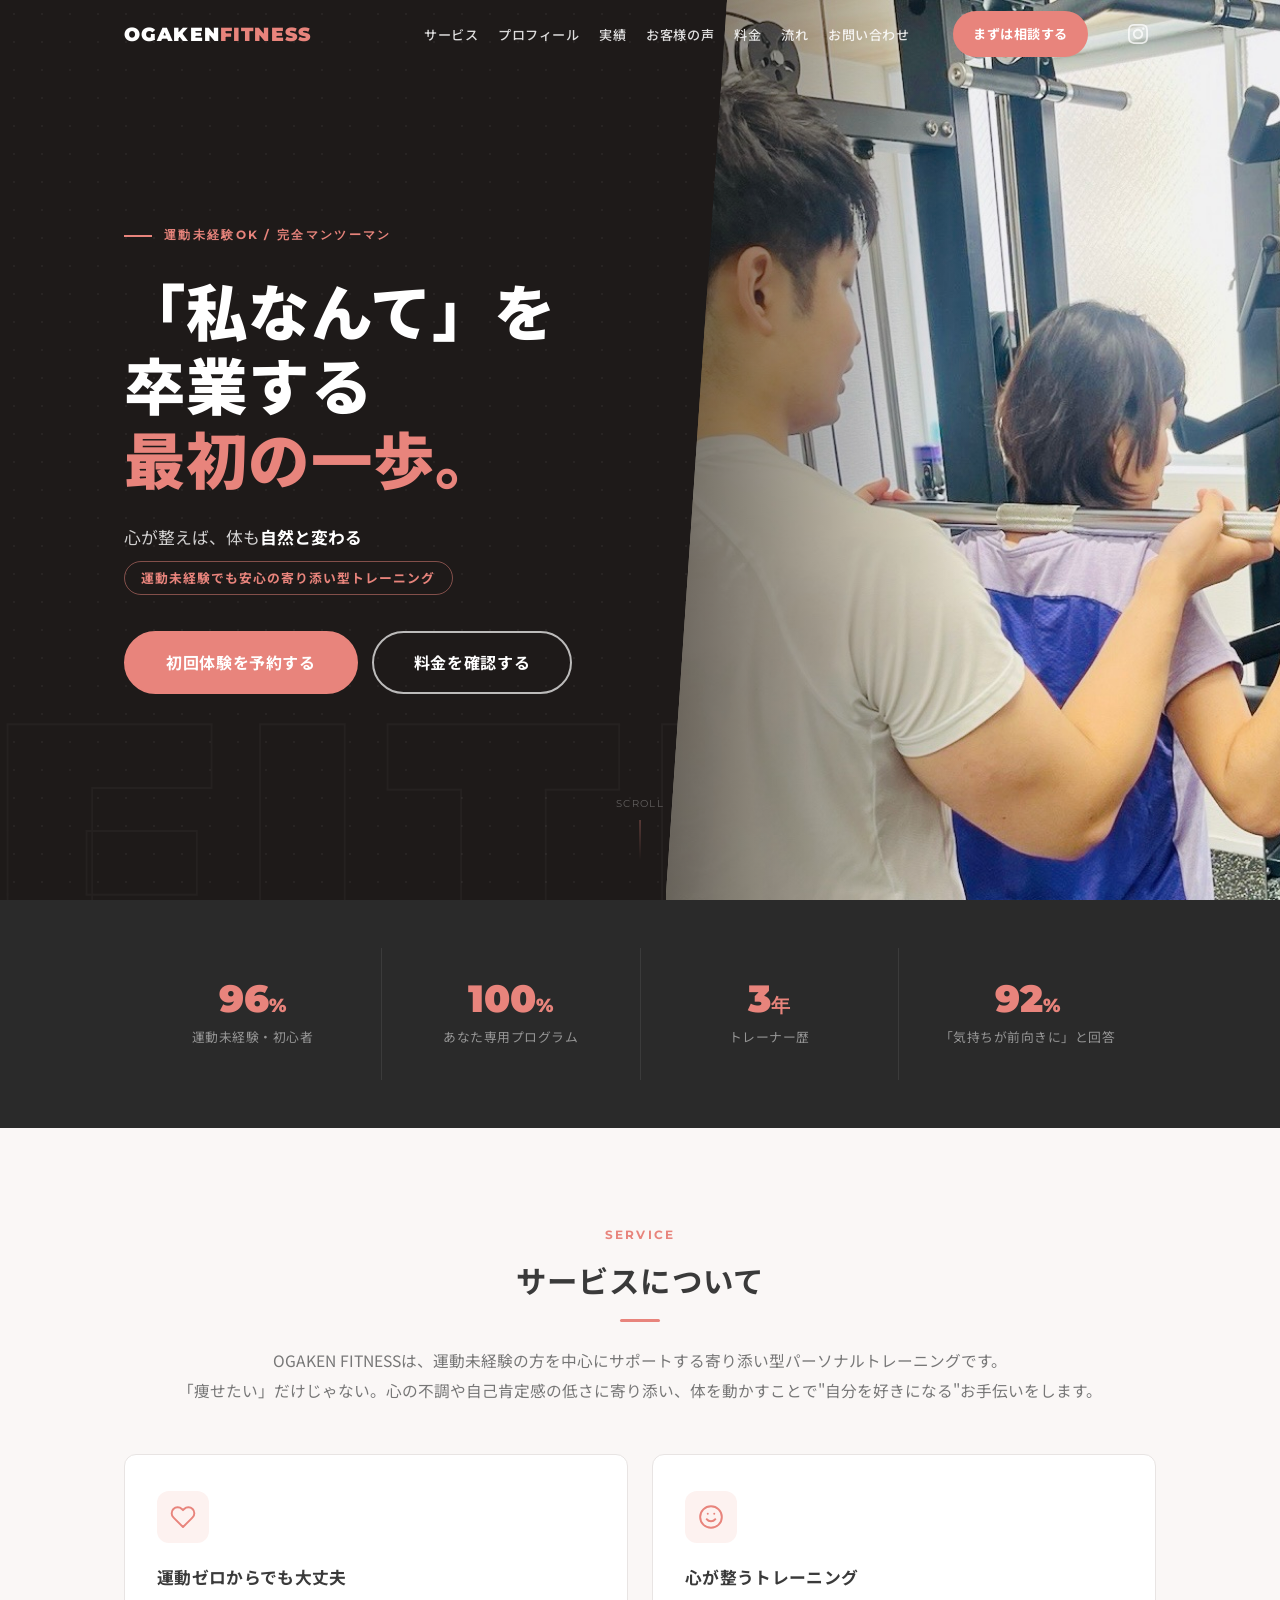
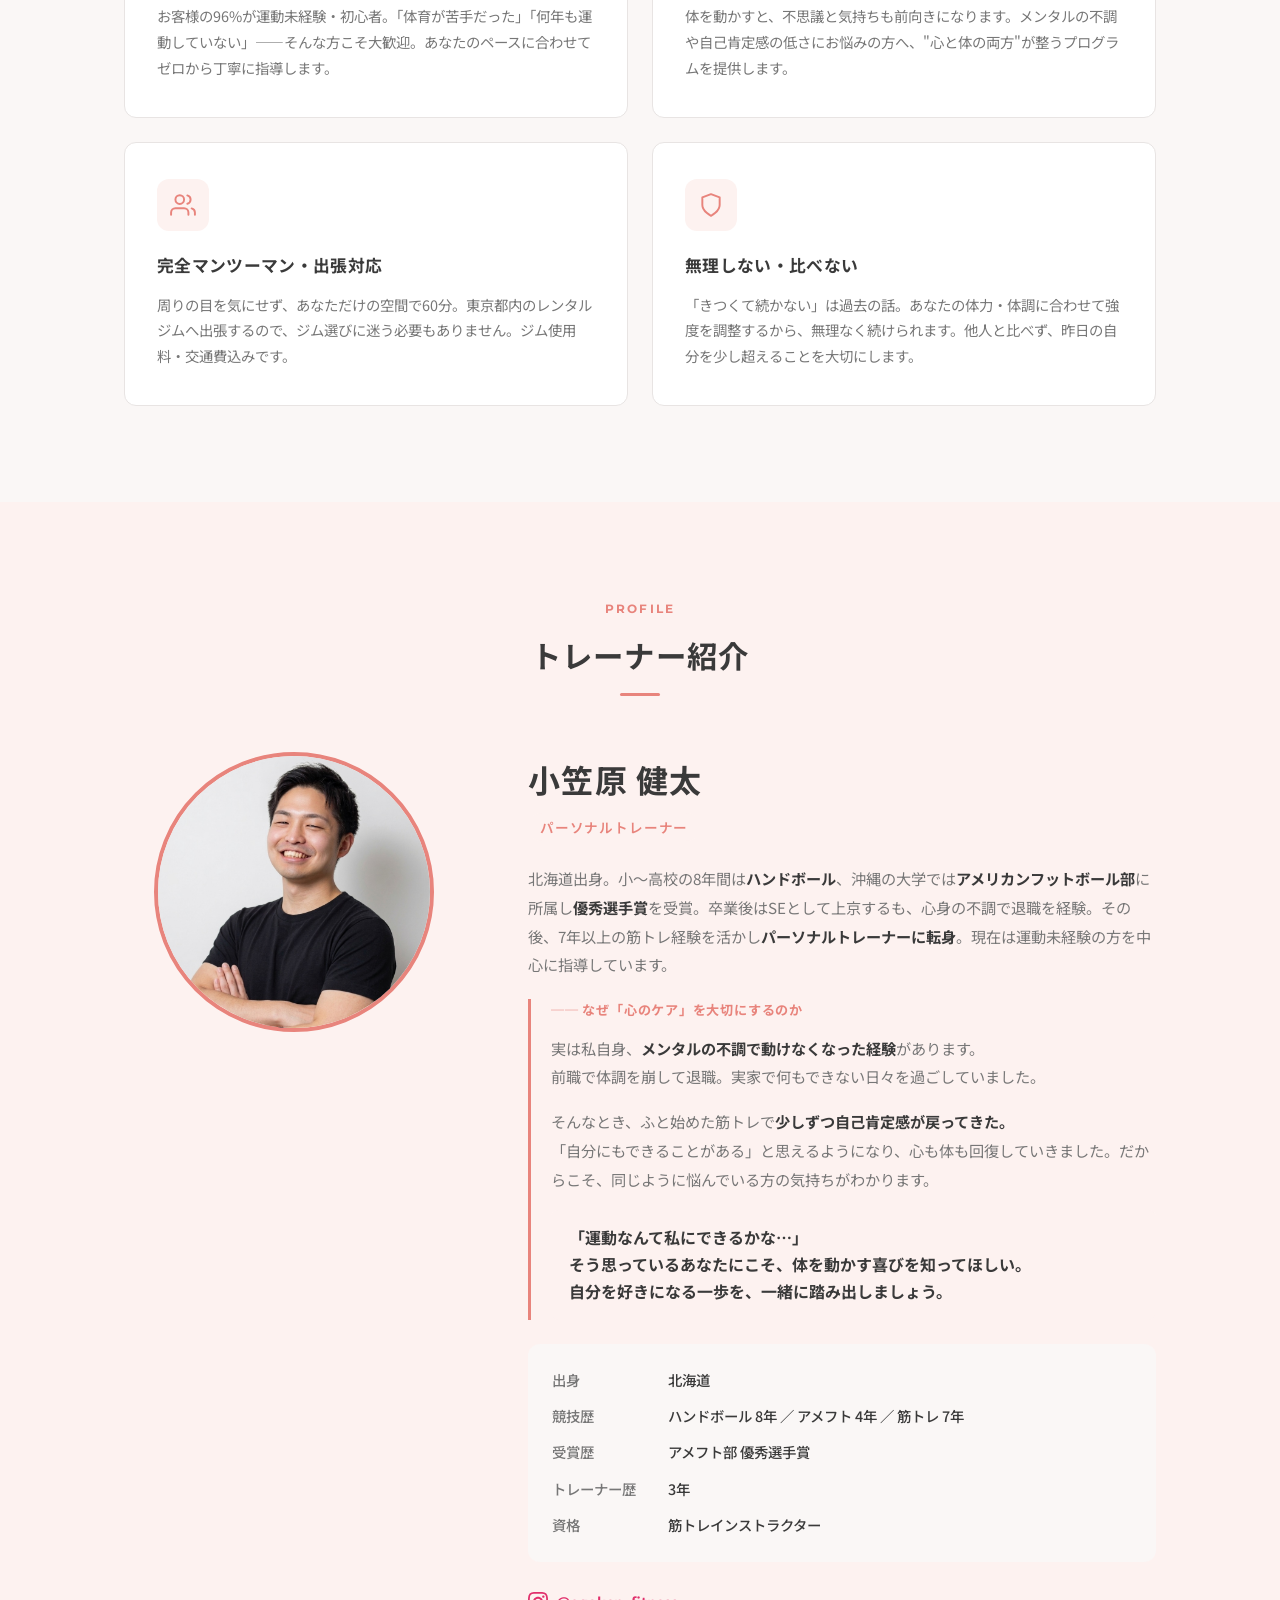
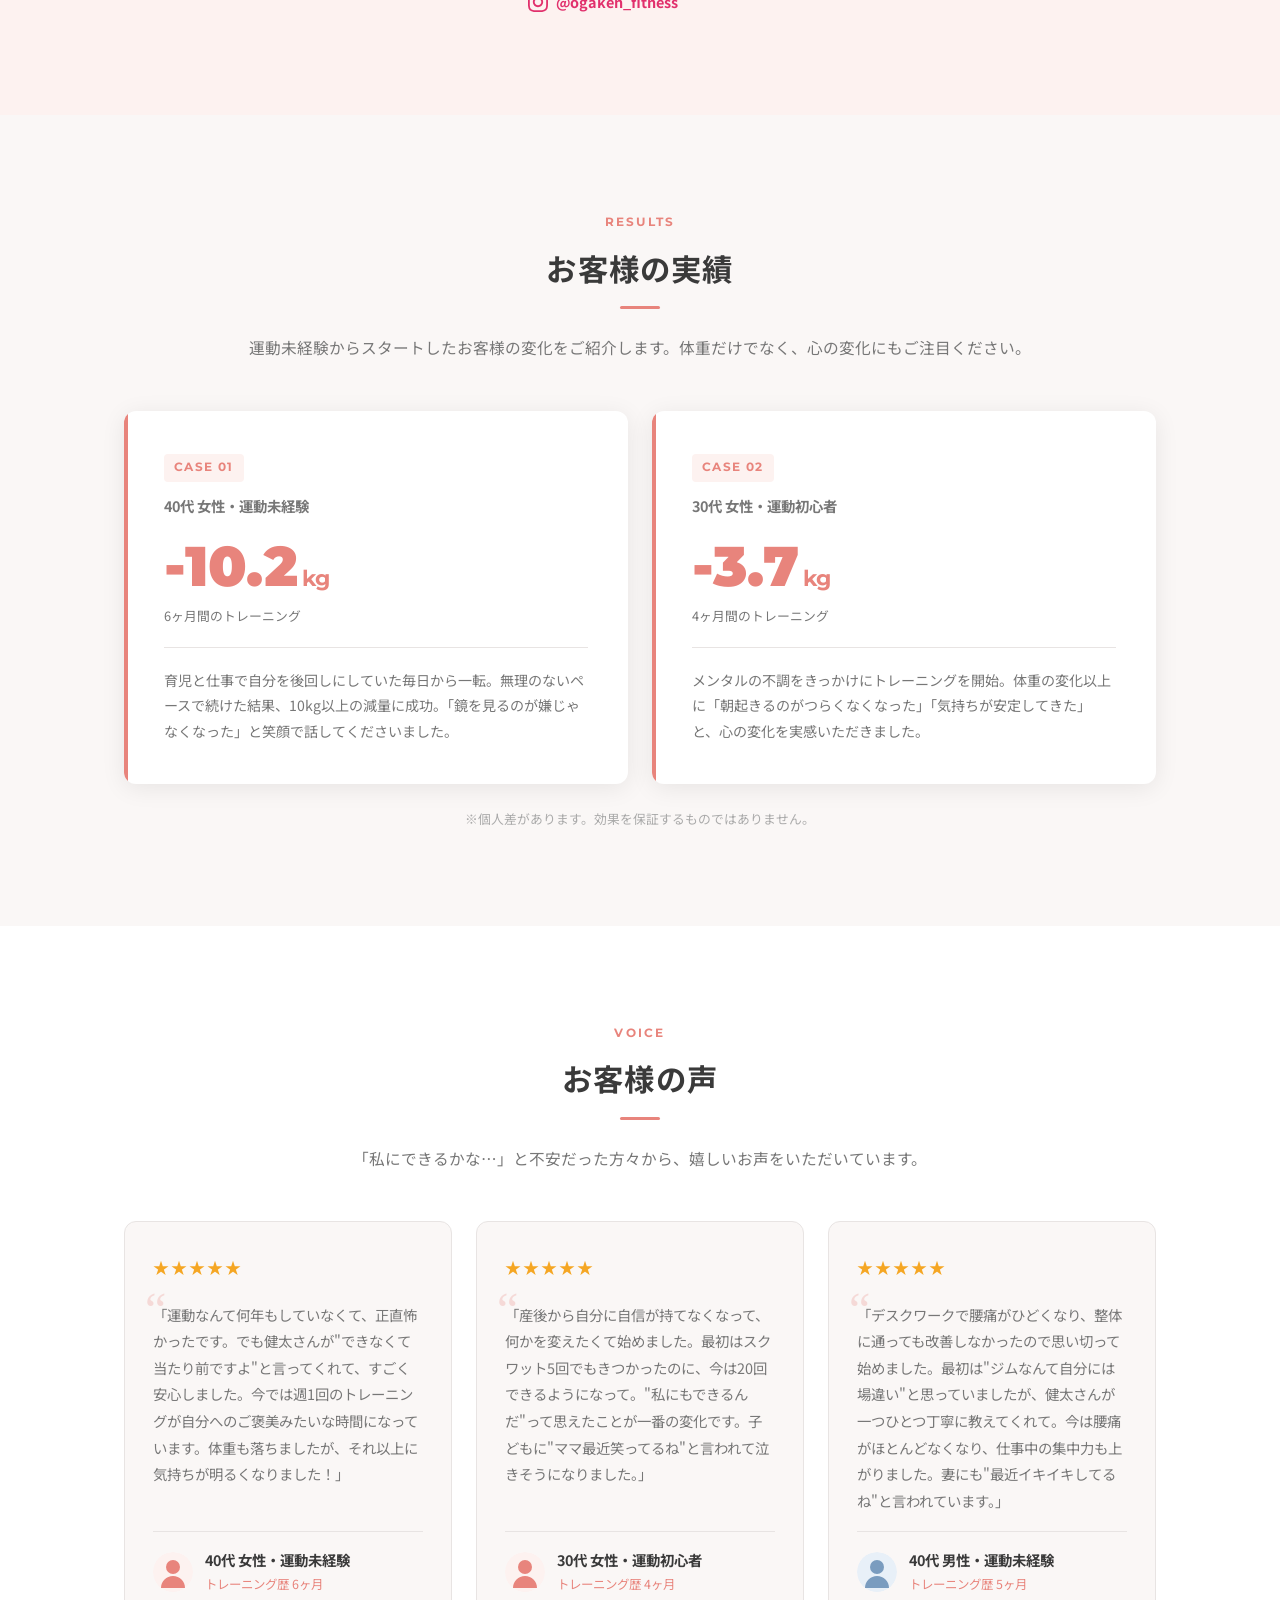
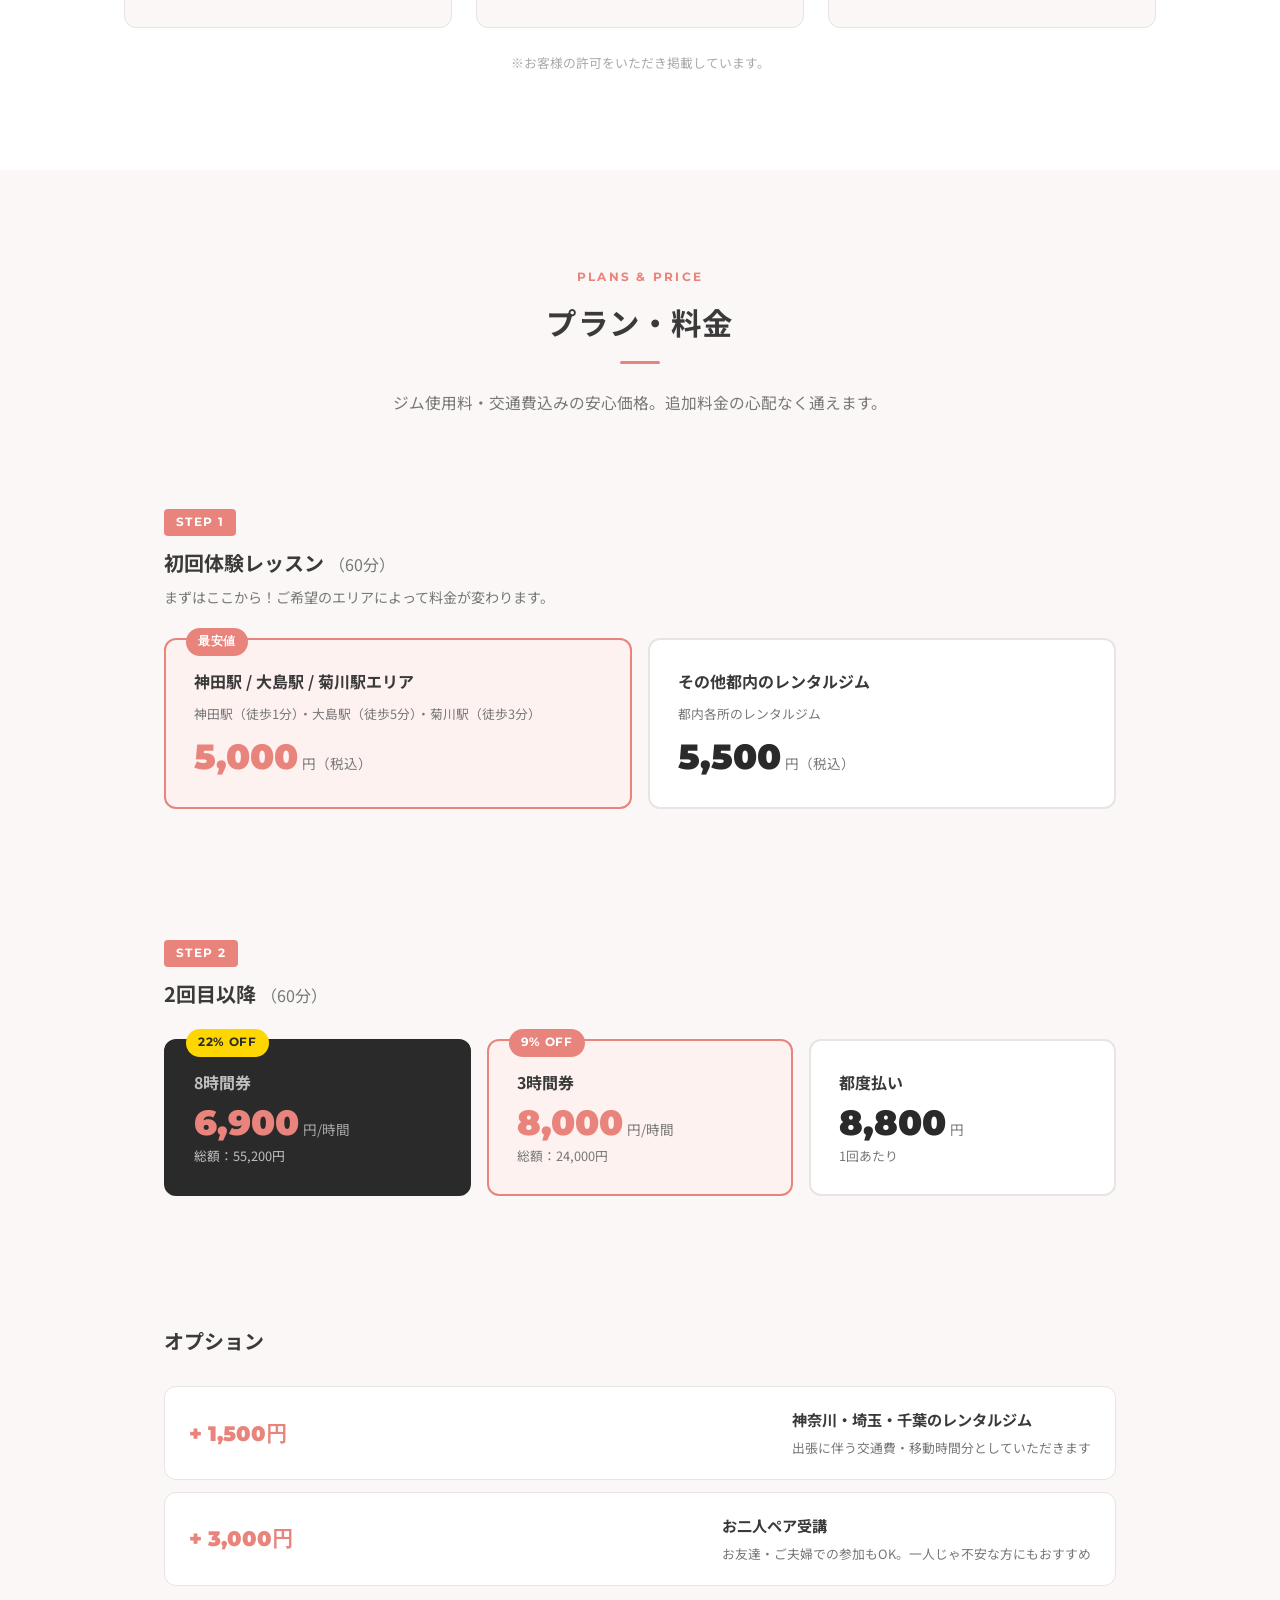
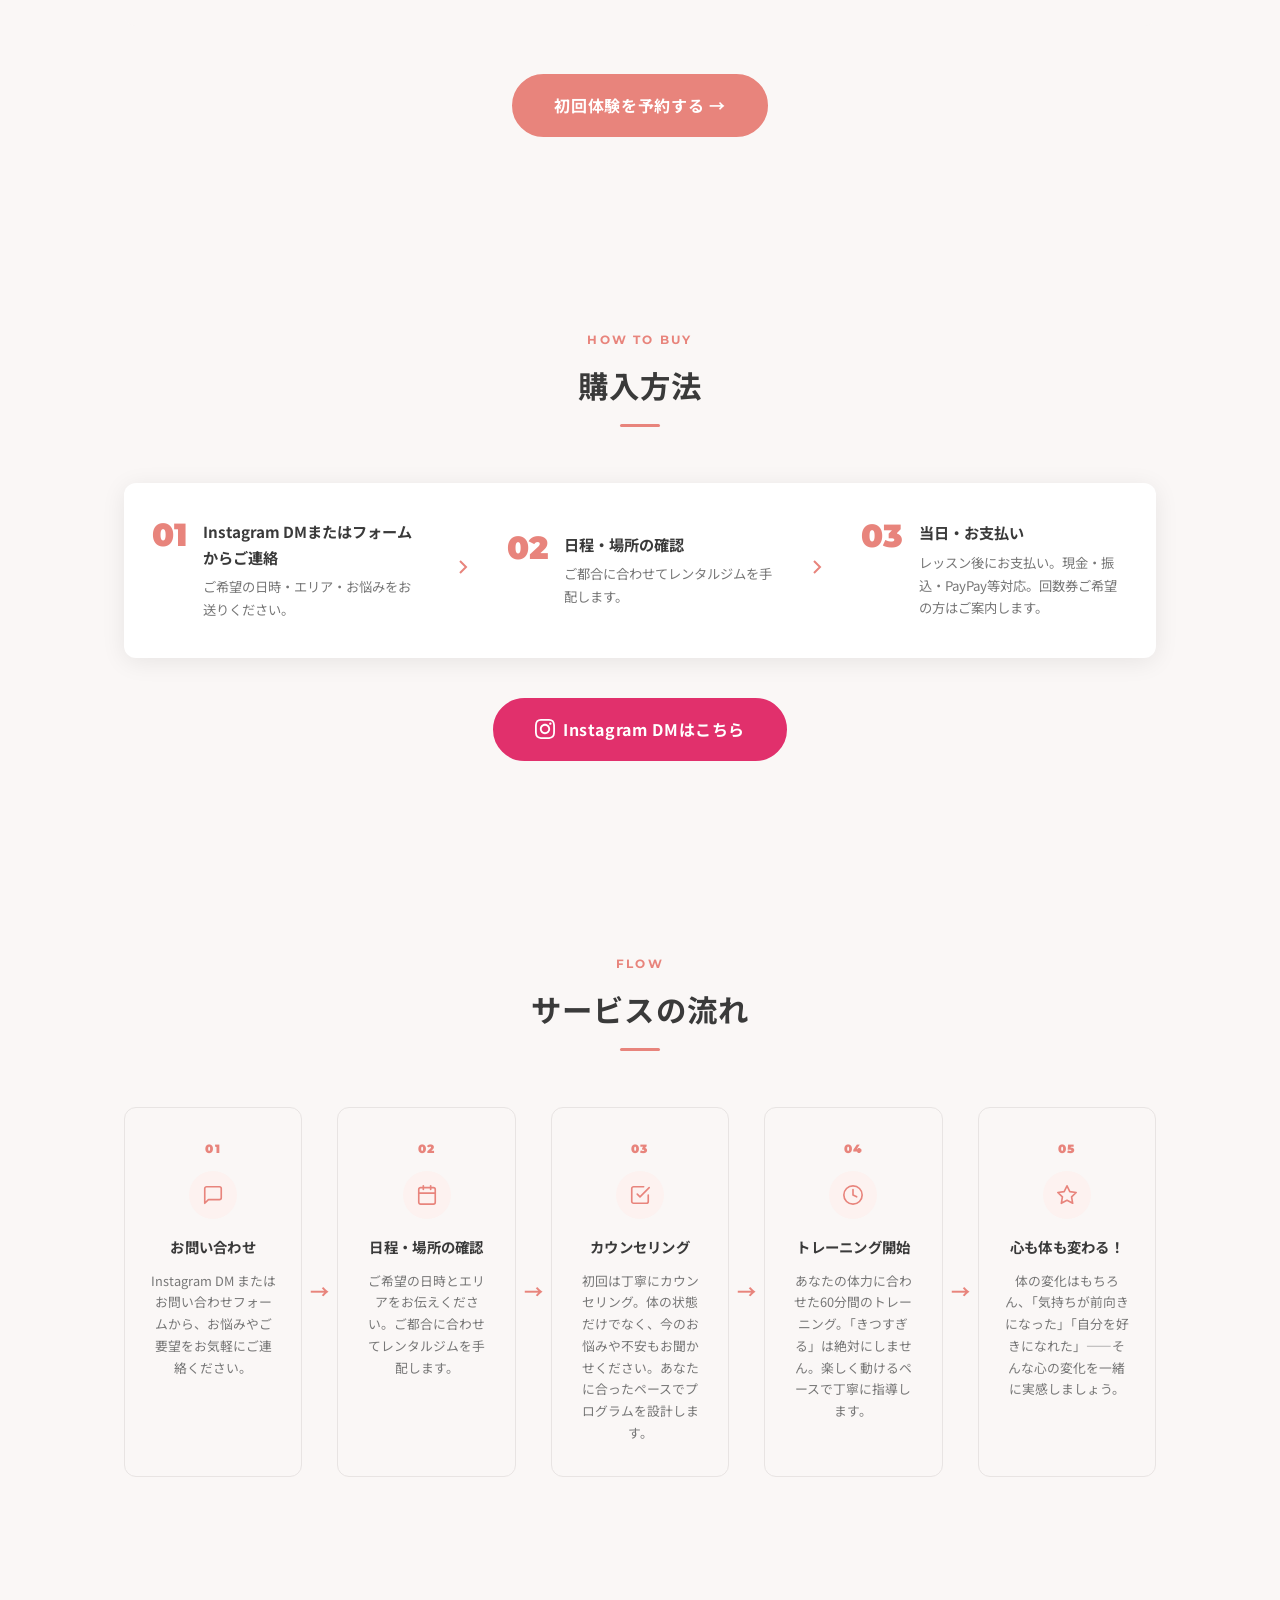
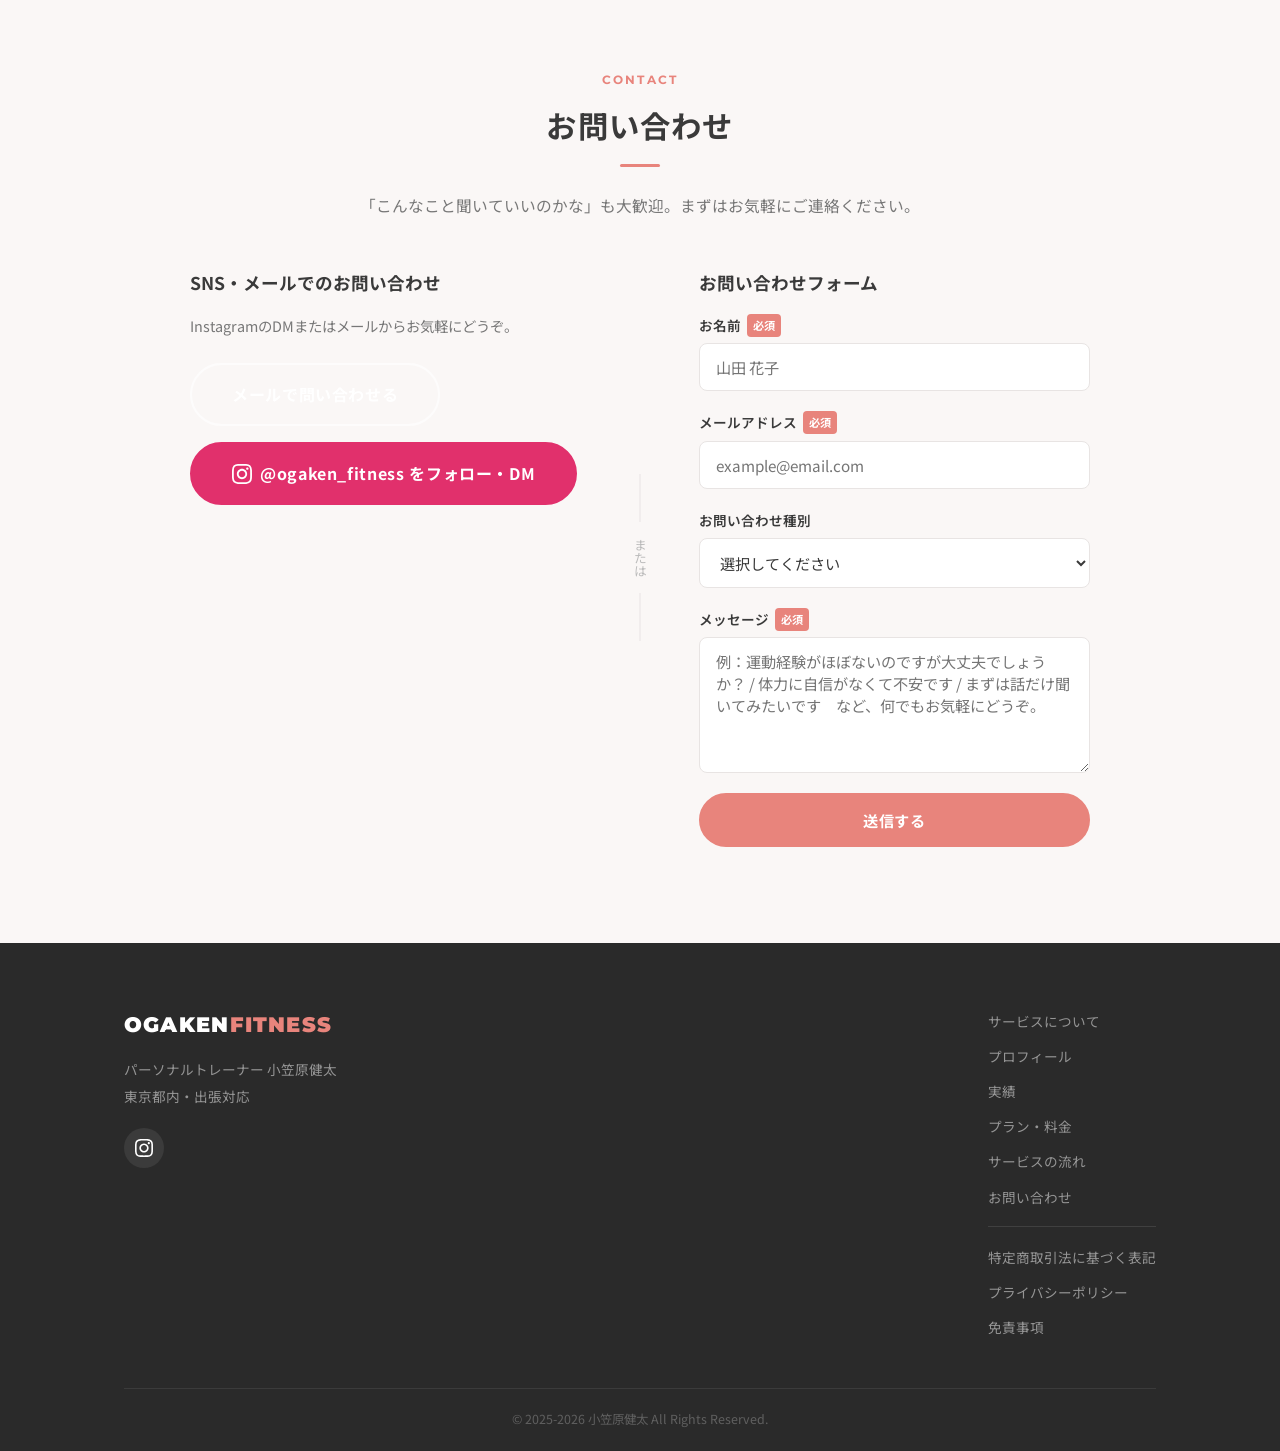
==== index.html @ 8dca0397 "ファビコン設定（おがけんイラスト） - favicon.pngを全ページ（index/tokushoho/privacy/disclaimer）に設定  Co-Authored-By: Claude " ====
<!DOCTYPE html>
<html lang="ja">
<head>
  <meta charset="UTF-8">
  <meta name="viewport" content="width=device-width, initial-scale=1.0">
  <meta name="description" content="運動未経験でも安心の完全マンツーマン・パーソナルトレーニング。メンタルの不調・自己肯定感の低さにお悩みの方へ。心と体が整う寄り添い型トレーニング。東京都内出張対応・初回体験5,000円〜。">
  <title>OGAKEN FITNESS | 心と体が整うパーソナルトレーニング</title>
  <link rel="icon" type="image/png" href="favicon.png">
  <link rel="preconnect" href="https://fonts.googleapis.com">
  <link rel="preconnect" href="https://fonts.gstatic.com" crossorigin>
  <link href="https://fonts.googleapis.com/css2?family=Montserrat:wght@400;600;700;900&family=Noto+Sans+JP:wght@300;400;500;700&display=swap" rel="stylesheet">
  <link rel="stylesheet" href="style.css">
</head>
<body>

  <!-- ========== HEADER ========== -->
  <header class="header" id="header">
    <div class="header__inner container">
      <a href="#top" class="header__logo">OGAKEN<span>FITNESS</span></a>
      <nav class="header__nav" id="nav">
        <ul>
          <li><a href="#about">サービス</a></li>
          <li><a href="#profile">プロフィール</a></li>
          <li><a href="#results">実績</a></li>
          <li><a href="#voice">お客様の声</a></li>
          <li><a href="#plans">料金</a></li>
          <li><a href="#flow">流れ</a></li>
          <li><a href="#contact">お問い合わせ</a></li>
        </ul>
      </nav>
      <a href="#contact" class="btn btn--primary header__cta">まずは相談する</a>
      <a href="https://www.instagram.com/ogaken_fitness" target="_blank" rel="noopener noreferrer" class="header__ig" aria-label="Instagram">
        <svg viewBox="0 0 24 24" fill="currentColor"><path d="M12 2.163c3.204 0 3.584.012 4.85.07 3.252.148 4.771 1.691 4.919 4.919.058 1.265.069 1.645.069 4.849 0 3.205-.012 3.584-.069 4.849-.149 3.225-1.664 4.771-4.919 4.919-1.266.058-1.644.07-4.85.07-3.204 0-3.584-.012-4.849-.07-3.26-.149-4.771-1.699-4.919-4.92-.058-1.265-.07-1.644-.07-4.849 0-3.204.013-3.583.07-4.849.149-3.227 1.664-4.771 4.919-4.919 1.266-.057 1.645-.069 4.849-.069zm0-2.163c-3.259 0-3.667.014-4.947.072-4.358.2-6.78 2.618-6.98 6.98-.059 1.281-.073 1.689-.073 4.948 0 3.259.014 3.668.072 4.948.2 4.358 2.618 6.78 6.98 6.98 1.281.058 1.689.072 4.948.072 3.259 0 3.668-.014 4.948-.072 4.354-.2 6.782-2.618 6.979-6.98.059-1.28.073-1.689.073-4.948 0-3.259-.014-3.667-.072-4.947-.196-4.354-2.617-6.78-6.979-6.98-1.281-.059-1.69-.073-4.949-.073zm0 5.838c-3.403 0-6.162 2.759-6.162 6.162s2.759 6.163 6.162 6.163 6.162-2.759 6.162-6.163c0-3.403-2.759-6.162-6.162-6.162zm0 10.162c-2.209 0-4-1.79-4-4 0-2.209 1.791-4 4-4s4 1.791 4 4c0 2.21-1.791 4-4 4zm6.406-11.845c-.796 0-1.441.645-1.441 1.44s.645 1.44 1.441 1.44c.795 0 1.439-.645 1.439-1.44s-.644-1.44-1.439-1.44z"/></svg>
      </a>
      <button class="hamburger" id="hamburger" aria-label="メニューを開く">
        <span></span><span></span><span></span>
      </button>
    </div>
  </header>

  <!-- Mobile Menu -->
  <div class="mobile-menu" id="mobileMenu" aria-hidden="true">
    <button class="mobile-menu__close" id="mobileMenuClose" aria-label="メニューを閉じる">✕</button>
    <ul>
      <li><a href="#about" class="m-link">サービス</a></li>
      <li><a href="#profile" class="m-link">プロフィール</a></li>
      <li><a href="#results" class="m-link">実績</a></li>
      <li><a href="#voice" class="m-link">お客様の声</a></li>
      <li><a href="#plans" class="m-link">料金</a></li>
      <li><a href="#flow" class="m-link">サービスの流れ</a></li>
      <li><a href="#contact" class="m-link">お問い合わせ</a></li>
    </ul>
    <a href="#contact" class="btn btn--primary m-link" style="margin-top:2rem;display:block;text-align:center;">初回体験を予約する</a>
  </div>
  <div class="overlay" id="overlay"></div>

  <!-- ========== HERO ========== -->
  <section class="hero" id="top">
    <!-- Background -->
    <div class="hero__bg">
      <div class="hero__bg-dots"></div>
      <p class="hero__bg-ghost" aria-hidden="true">FITNESS</p>
    </div>

    <!-- Right: training image panel -->
    <div class="hero__panel" aria-hidden="true">
      <img src="images/training.jpg" alt="トレーニング風景" class="hero__panel-img">
    </div>

    <!-- Left: main content -->
    <div class="hero__body">
      <div class="hero__content">
        <div class="hero__eyebrow fade-in">
          <span class="hero__eyebrow-bar"></span>運動未経験OK / 完全マンツーマン
        </div>
        <h1 class="hero__title">
          <span class="hero__tl fade-in delay-1">「私なんて」を</span>
          <span class="hero__tl fade-in delay-2">卒業する</span>
          <span class="hero__tl fade-in delay-3"><em>最初の一歩。</em></span>
        </h1>
        <div class="hero__message fade-in delay-3">
          <p>心が整えば、体も<strong>自然と変わる</strong></p>
          <span class="hero__message-tag">運動未経験でも安心の寄り添い型トレーニング</span>
        </div>
        <div class="hero__actions fade-in delay-4">
          <a href="#contact" class="btn btn--primary btn--lg">初回体験を予約する</a>
          <a href="#plans" class="btn btn--outline btn--lg">料金を確認する</a>
        </div>
      </div>
    </div>

    <div class="hero__scroll-indicator">
      <span>SCROLL</span>
      <div class="hero__scroll-line"></div>
    </div>
  </section>

  <!-- ========== NUMBERS ========== -->
  <section class="numbers">
    <div class="container">
      <div class="numbers__grid">
        <div class="numbers__item">
          <span class="numbers__val">96<small>%</small></span>
          <p>運動未経験・初心者</p>
        </div>
        <div class="numbers__item">
          <span class="numbers__val">100<small>%</small></span>
          <p>あなた専用プログラム</p>
        </div>
        <div class="numbers__item">
          <span class="numbers__val">3<small>年</small></span>
          <p>トレーナー歴</p>
        </div>
        <div class="numbers__item">
          <span class="numbers__val">92<small>%</small></span>
          <p>「気持ちが前向きに」と回答</p>
        </div>
      </div>
    </div>
  </section>

  <!-- ========== ABOUT / SERVICE ========== -->
  <section class="section about" id="about">
    <div class="container">
      <div class="section-head">
        <span class="section-head__en">SERVICE</span>
        <h2 class="section-head__ja">サービスについて</h2>
      </div>
      <p class="section-lead">
        OGAKEN FITNESSは、運動未経験の方を中心にサポートする寄り添い型パーソナルトレーニングです。<br>
        「痩せたい」だけじゃない。心の不調や自己肯定感の低さに寄り添い、体を動かすことで"自分を好きになる"お手伝いをします。
      </p>
      <div class="features">
        <div class="feature-card fade-up">
          <div class="feature-card__icon">
            <svg viewBox="0 0 24 24" fill="none" stroke="currentColor" stroke-width="1.8" stroke-linecap="round" stroke-linejoin="round"><path d="M20.84 4.61a5.5 5.5 0 0 0-7.78 0L12 5.67l-1.06-1.06a5.5 5.5 0 0 0-7.78 7.78l1.06 1.06L12 21.23l7.78-7.78 1.06-1.06a5.5 5.5 0 0 0 0-7.78z"/></svg>
          </div>
          <h3>運動ゼロからでも大丈夫</h3>
          <p>お客様の96%が運動未経験・初心者。「体育が苦手だった」「何年も運動していない」——そんな方こそ大歓迎。あなたのペースに合わせてゼロから丁寧に指導します。</p>
        </div>
        <div class="feature-card fade-up delay-1">
          <div class="feature-card__icon">
            <svg viewBox="0 0 24 24" fill="none" stroke="currentColor" stroke-width="1.8" stroke-linecap="round" stroke-linejoin="round"><path d="M12 2C6.48 2 2 6.48 2 12s4.48 10 10 10 10-4.48 10-10S17.52 2 12 2z"/><path d="M8 14s1.5 2 4 2 4-2 4-2"/><line x1="9" y1="9" x2="9.01" y2="9"/><line x1="15" y1="9" x2="15.01" y2="9"/></svg>
          </div>
          <h3>心が整うトレーニング</h3>
          <p>体を動かすと、不思議と気持ちも前向きになります。メンタルの不調や自己肯定感の低さにお悩みの方へ、"心と体の両方"が整うプログラムを提供します。</p>
        </div>
        <div class="feature-card fade-up delay-2">
          <div class="feature-card__icon">
            <svg viewBox="0 0 24 24" fill="none" stroke="currentColor" stroke-width="1.8" stroke-linecap="round" stroke-linejoin="round"><path d="M17 21v-2a4 4 0 0 0-4-4H5a4 4 0 0 0-4 4v2"/><circle cx="9" cy="7" r="4"/><path d="M23 21v-2a4 4 0 0 0-3-3.87"/><path d="M16 3.13a4 4 0 0 1 0 7.75"/></svg>
          </div>
          <h3>完全マンツーマン・出張対応</h3>
          <p>周りの目を気にせず、あなただけの空間で60分。東京都内のレンタルジムへ出張するので、ジム選びに迷う必要もありません。ジム使用料・交通費込みです。</p>
        </div>
        <div class="feature-card fade-up delay-3">
          <div class="feature-card__icon">
            <svg viewBox="0 0 24 24" fill="none" stroke="currentColor" stroke-width="1.8" stroke-linecap="round" stroke-linejoin="round"><path d="M12 22s8-4 8-10V5l-8-3-8 3v7c0 6 8 10 8 10z"/></svg>
          </div>
          <h3>無理しない・比べない</h3>
          <p>「きつくて続かない」は過去の話。あなたの体力・体調に合わせて強度を調整するから、無理なく続けられます。他人と比べず、昨日の自分を少し超えることを大切にします。</p>
        </div>
      </div>
    </div>
  </section>

  <!-- ========== PROFILE ========== -->
  <section class="section profile" id="profile">
    <div class="container">
      <div class="section-head">
        <span class="section-head__en">PROFILE</span>
        <h2 class="section-head__ja">トレーナー紹介</h2>
      </div>
      <div class="profile__inner">
        <div class="profile__img-wrap fade-up">
          <img src="images/trainer.jpg" alt="パーソナルトレーナー 小笠原健太" class="profile__img" loading="lazy">
        </div>
        <div class="profile__content fade-up delay-1">
          <div class="profile__name-block">
            <h3 class="profile__name">小笠原 健太</h3>
            <span class="profile__title">パーソナルトレーナー</span>
          </div>
          <p class="profile__bio">
            北海道出身。小〜高校の8年間は<strong>ハンドボール</strong>、沖縄の大学では<strong>アメリカンフットボール部</strong>に所属し<strong>優秀選手賞</strong>を受賞。卒業後はSEとして上京するも、心身の不調で退職を経験。その後、7年以上の筋トレ経験を活かし<strong>パーソナルトレーナーに転身</strong>。現在は運動未経験の方を中心に指導しています。
          </p>
          <div class="profile__story">
            <p class="profile__story-lead">── なぜ「心のケア」を大切にするのか</p>
            <p class="profile__bio">
              実は私自身、<strong>メンタルの不調で動けなくなった経験</strong>があります。<br>
              前職で体調を崩して退職。実家で何もできない日々を過ごしていました。
            </p>
            <p class="profile__bio">
              そんなとき、ふと始めた筋トレで<strong>少しずつ自己肯定感が戻ってきた。</strong><br>
              「自分にもできることがある」と思えるようになり、心も体も回復していきました。だからこそ、同じように悩んでいる方の気持ちがわかります。
            </p>
            <p class="profile__story-quote">
              「運動なんて私にできるかな…」<br>
              そう思っているあなたにこそ、体を動かす喜びを知ってほしい。<br>
              自分を好きになる一歩を、一緒に踏み出しましょう。
            </p>
          </div>
          <div class="profile__specs">
            <div class="profile__spec">
              <dt>出身</dt>
              <dd>北海道</dd>
            </div>
            <div class="profile__spec">
              <dt>競技歴</dt>
              <dd>ハンドボール 8年 ／ アメフト 4年 ／ 筋トレ 7年</dd>
            </div>
            <div class="profile__spec">
              <dt>受賞歴</dt>
              <dd>アメフト部 優秀選手賞</dd>
            </div>
            <div class="profile__spec">
              <dt>トレーナー歴</dt>
              <dd>3年</dd>
            </div>
            <div class="profile__spec">
              <dt>資格</dt>
              <dd>筋トレインストラクター</dd>
            </div>
          </div>
          <a href="https://www.instagram.com/ogaken_fitness" target="_blank" rel="noopener noreferrer" class="profile__sns-link">
            <svg viewBox="0 0 24 24" fill="currentColor" aria-hidden="true"><path d="M12 2.163c3.204 0 3.584.012 4.85.07 3.252.148 4.771 1.691 4.919 4.919.058 1.265.069 1.645.069 4.849 0 3.205-.012 3.584-.069 4.849-.149 3.225-1.664 4.771-4.919 4.919-1.266.058-1.644.07-4.85.07-3.204 0-3.584-.012-4.849-.07-3.26-.149-4.771-1.699-4.919-4.92-.058-1.265-.07-1.644-.07-4.849 0-3.204.013-3.583.07-4.849.149-3.227 1.664-4.771 4.919-4.919 1.266-.057 1.645-.069 4.849-.069zm0-2.163c-3.259 0-3.667.014-4.947.072-4.358.2-6.78 2.618-6.98 6.98-.059 1.281-.073 1.689-.073 4.948 0 3.259.014 3.668.072 4.948.2 4.358 2.618 6.78 6.98 6.98 1.281.058 1.689.072 4.948.072 3.259 0 3.668-.014 4.948-.072 4.354-.2 6.782-2.618 6.979-6.98.059-1.28.073-1.689.073-4.948 0-3.259-.014-3.667-.072-4.947-.196-4.354-2.617-6.78-6.979-6.98-1.281-.059-1.69-.073-4.949-.073zm0 5.838c-3.403 0-6.162 2.759-6.162 6.162s2.759 6.163 6.162 6.163 6.162-2.759 6.162-6.163c0-3.403-2.759-6.162-6.162-6.162zm0 10.162c-2.209 0-4-1.79-4-4 0-2.209 1.791-4 4-4s4 1.791 4 4c0 2.21-1.791 4-4 4zm6.406-11.845c-.796 0-1.441.645-1.441 1.44s.645 1.44 1.441 1.44c.795 0 1.439-.645 1.439-1.44s-.644-1.44-1.439-1.44z"/></svg>
            @ogaken_fitness
          </a>
        </div>
      </div>
    </div>
  </section>

  <!-- ========== RESULTS ========== -->
  <section class="section results" id="results">
    <div class="container">
      <div class="section-head">
        <span class="section-head__en">RESULTS</span>
        <h2 class="section-head__ja">お客様の実績</h2>
      </div>
      <p class="section-lead">運動未経験からスタートしたお客様の変化をご紹介します。体重だけでなく、心の変化にもご注目ください。</p>
      <div class="results__grid">
        <div class="result-card fade-up">
          <div class="result-card__tag">CASE 01</div>
          <div class="result-card__client">40代 女性・運動未経験</div>
          <div class="result-card__achievement">
            <span class="result-card__num">-10.2</span>
            <span class="result-card__unit">kg</span>
          </div>
          <div class="result-card__period">6ヶ月間のトレーニング</div>
          <p>育児と仕事で自分を後回しにしていた毎日から一転。無理のないペースで続けた結果、10kg以上の減量に成功。「鏡を見るのが嫌じゃなくなった」と笑顔で話してくださいました。</p>
        </div>
        <div class="result-card fade-up delay-1">
          <div class="result-card__tag">CASE 02</div>
          <div class="result-card__client">30代 女性・運動初心者</div>
          <div class="result-card__achievement">
            <span class="result-card__num">-3.7</span>
            <span class="result-card__unit">kg</span>
          </div>
          <div class="result-card__period">4ヶ月間のトレーニング</div>
          <p>メンタルの不調をきっかけにトレーニングを開始。体重の変化以上に「朝起きるのがつらくなくなった」「気持ちが安定してきた」と、心の変化を実感いただきました。</p>
        </div>
      </div>
      <p class="results__disclaimer">※個人差があります。効果を保証するものではありません。</p>
    </div>
  </section>

  <!-- ========== VOICE ========== -->
  <section class="section voice" id="voice">
    <div class="container">
      <div class="section-head">
        <span class="section-head__en">VOICE</span>
        <h2 class="section-head__ja">お客様の声</h2>
      </div>
      <p class="section-lead">「私にできるかな…」と不安だった方々から、嬉しいお声をいただいています。</p>
      <div class="voice__grid">
        <div class="voice-card fade-up">
          <div class="voice-card__stars">★★★★★</div>
          <p class="voice-card__text">「運動なんて何年もしていなくて、正直怖かったです。でも健太さんが"できなくて当たり前ですよ"と言ってくれて、すごく安心しました。今では週1回のトレーニングが自分へのご褒美みたいな時間になっています。体重も落ちましたが、それ以上に気持ちが明るくなりました！」</p>
          <div class="voice-card__client">
            <div class="voice-card__avatar" aria-hidden="true">
              <svg viewBox="0 0 40 40" fill="none" xmlns="http://www.w3.org/2000/svg"><circle cx="20" cy="20" r="20" fill="#fdf2f0"/><circle cx="20" cy="15" r="7" fill="#E8847C"/><path d="M8 36c0-6.627 5.373-12 12-12s12 5.373 12 12" fill="#E8847C"/></svg>
            </div>
            <div class="voice-card__info">
              <span class="voice-card__name">40代 女性・運動未経験</span>
              <span class="voice-card__period">トレーニング歴 6ヶ月</span>
            </div>
          </div>
        </div>
        <div class="voice-card fade-up delay-1">
          <div class="voice-card__stars">★★★★★</div>
          <p class="voice-card__text">「産後から自分に自信が持てなくなって、何かを変えたくて始めました。最初はスクワット5回でもきつかったのに、今は20回できるようになって。"私にもできるんだ"って思えたことが一番の変化です。子どもに"ママ最近笑ってるね"と言われて泣きそうになりました。」</p>
          <div class="voice-card__client">
            <div class="voice-card__avatar" aria-hidden="true">
              <svg viewBox="0 0 40 40" fill="none" xmlns="http://www.w3.org/2000/svg"><circle cx="20" cy="20" r="20" fill="#fdf2f0"/><circle cx="20" cy="15" r="7" fill="#E8847C"/><path d="M8 36c0-6.627 5.373-12 12-12s12 5.373 12 12" fill="#E8847C"/></svg>
            </div>
            <div class="voice-card__info">
              <span class="voice-card__name">30代 女性・運動初心者</span>
              <span class="voice-card__period">トレーニング歴 4ヶ月</span>
            </div>
          </div>
        </div>
        <div class="voice-card fade-up delay-2">
          <div class="voice-card__stars">★★★★★</div>
          <p class="voice-card__text">「デスクワークで腰痛がひどくなり、整体に通っても改善しなかったので思い切って始めました。最初は"ジムなんて自分には場違い"と思っていましたが、健太さんが一つひとつ丁寧に教えてくれて。今は腰痛がほとんどなくなり、仕事中の集中力も上がりました。妻にも"最近イキイキしてるね"と言われています。」</p>
          <div class="voice-card__client">
            <div class="voice-card__avatar" aria-hidden="true">
              <svg viewBox="0 0 40 40" fill="none" xmlns="http://www.w3.org/2000/svg"><circle cx="20" cy="20" r="20" fill="#e8f0f8"/><circle cx="20" cy="15" r="7" fill="#7a9cbf"/><path d="M8 36c0-6.627 5.373-12 12-12s12 5.373 12 12" fill="#7a9cbf"/></svg>
            </div>
            <div class="voice-card__info">
              <span class="voice-card__name">40代 男性・運動未経験</span>
              <span class="voice-card__period">トレーニング歴 5ヶ月</span>
            </div>
          </div>
        </div>
      </div>
      <p class="results__disclaimer">※お客様の許可をいただき掲載しています。</p>
    </div>
  </section>

  <!-- ========== PLANS ========== -->
  <section class="section plans" id="plans">
    <div class="container">
      <div class="section-head">
        <span class="section-head__en">PLANS & PRICE</span>
        <h2 class="section-head__ja">プラン・料金</h2>
      </div>
      <p class="section-lead">ジム使用料・交通費込みの安心価格。追加料金の心配なく通えます。</p>

      <!-- Step 1: Trial -->
      <div class="plans-block fade-up">
        <div class="plans-block__header">
          <span class="plans-block__step">STEP 1</span>
          <h3>初回体験レッスン <span>（60分）</span></h3>
          <p>まずはここから！ご希望のエリアによって料金が変わります。</p>
        </div>
        <div class="plan-cards plan-cards--2">
          <div class="plan-card plan-card--accent">
            <div class="plan-card__badge">最安値</div>
            <h4>神田駅 / 大島駅 / 菊川駅エリア</h4>
            <p class="plan-card__area">神田駅（徒歩1分）・大島駅（徒歩5分）・菊川駅（徒歩3分）</p>
            <div class="plan-card__price">
              <span class="plan-card__amount">5,000</span>
              <span class="plan-card__tax">円（税込）</span>
            </div>
          </div>
          <div class="plan-card">
            <h4>その他都内のレンタルジム</h4>
            <p class="plan-card__area">都内各所のレンタルジム</p>
            <div class="plan-card__price">
              <span class="plan-card__amount">5,500</span>
              <span class="plan-card__tax">円（税込）</span>
            </div>
          </div>
        </div>
      </div>

      <!-- Step 2: Regular -->
      <div class="plans-block fade-up delay-1">
        <div class="plans-block__header">
          <span class="plans-block__step">STEP 2</span>
          <h3>2回目以降 <span>（60分）</span></h3>
        </div>
        <div class="plan-cards plan-cards--3">
          <div class="plan-card plan-card--best">
            <div class="plan-card__badge">22% OFF</div>
            <h4>8時間券</h4>
            <div class="plan-card__price">
              <span class="plan-card__amount">6,900</span>
              <span class="plan-card__tax">円/時間</span>
            </div>
            <p class="plan-card__note">総額：55,200円</p>
          </div>
          <div class="plan-card plan-card--accent">
            <div class="plan-card__badge">9% OFF</div>
            <h4>3時間券</h4>
            <div class="plan-card__price">
              <span class="plan-card__amount">8,000</span>
              <span class="plan-card__tax">円/時間</span>
            </div>
            <p class="plan-card__note">総額：24,000円</p>
          </div>
          <div class="plan-card">
            <h4>都度払い</h4>
            <div class="plan-card__price">
              <span class="plan-card__amount">8,800</span>
              <span class="plan-card__tax">円</span>
            </div>
            <p class="plan-card__note">1回あたり</p>
          </div>
        </div>
      </div>

      <!-- Options -->
      <div class="plans-block fade-up delay-2">
        <div class="plans-block__header">
          <h3>オプション</h3>
        </div>
        <div class="options-list">
          <div class="option-item">
            <div class="option-item__name">神奈川・埼玉・千葉のレンタルジム</div>
            <div class="option-item__price">+ 1,500円</div>
            <div class="option-item__note">出張に伴う交通費・移動時間分としていただきます</div>
          </div>
          <div class="option-item">
            <div class="option-item__name">お二人ペア受講</div>
            <div class="option-item__price">+ 3,000円</div>
            <div class="option-item__note">お友達・ご夫婦での参加もOK。一人じゃ不安な方にもおすすめ</div>
          </div>
        </div>
      </div>

      <div class="plans__cta fade-up">
        <a href="#contact" class="btn btn--primary btn--lg">初回体験を予約する →</a>
      </div>
    </div>
  </section>

  <!-- ========== HOW TO BUY ========== -->
  <section class="section howtobuy" id="howtobuy">
    <div class="container">
      <div class="section-head">
        <span class="section-head__en">HOW TO BUY</span>
        <h2 class="section-head__ja">購入方法</h2>
      </div>
      <div class="howtobuy__steps fade-up">
        <div class="howtobuy__step">
          <div class="howtobuy__step-num">01</div>
          <div class="howtobuy__step-body">
            <h3>Instagram DMまたはフォームからご連絡</h3>
            <p>ご希望の日時・エリア・お悩みをお送りください。</p>
          </div>
        </div>
        <div class="howtobuy__arrow">
          <svg viewBox="0 0 24 24" fill="none" stroke="currentColor" stroke-width="2"><polyline points="9 18 15 12 9 6"/></svg>
        </div>
        <div class="howtobuy__step">
          <div class="howtobuy__step-num">02</div>
          <div class="howtobuy__step-body">
            <h3>日程・場所の確認</h3>
            <p>ご都合に合わせてレンタルジムを手配します。</p>
          </div>
        </div>
        <div class="howtobuy__arrow">
          <svg viewBox="0 0 24 24" fill="none" stroke="currentColor" stroke-width="2"><polyline points="9 18 15 12 9 6"/></svg>
        </div>
        <div class="howtobuy__step">
          <div class="howtobuy__step-num">03</div>
          <div class="howtobuy__step-body">
            <h3>当日・お支払い</h3>
            <p>レッスン後にお支払い。現金・振込・PayPay等対応。回数券ご希望の方はご案内します。</p>
          </div>
        </div>
      </div>
      <div class="howtobuy__cta fade-up delay-1">
        <a href="https://www.instagram.com/ogaken_fitness" target="_blank" rel="noopener noreferrer" class="btn btn--instagram btn--lg">
          <svg viewBox="0 0 24 24" fill="currentColor" aria-hidden="true"><path d="M12 2.163c3.204 0 3.584.012 4.85.07 3.252.148 4.771 1.691 4.919 4.919.058 1.265.069 1.645.069 4.849 0 3.205-.012 3.584-.069 4.849-.149 3.225-1.664 4.771-4.919 4.919-1.266.058-1.644.07-4.85.07-3.204 0-3.584-.012-4.849-.07-3.26-.149-4.771-1.699-4.919-4.92-.058-1.265-.07-1.644-.07-4.849 0-3.204.013-3.583.07-4.849.149-3.227 1.664-4.771 4.919-4.919 1.266-.057 1.645-.069 4.849-.069zm0-2.163c-3.259 0-3.667.014-4.947.072-4.358.2-6.78 2.618-6.98 6.98-.059 1.281-.073 1.689-.073 4.948 0 3.259.014 3.668.072 4.948.2 4.358 2.618 6.78 6.98 6.98 1.281.058 1.689.072 4.948.072 3.259 0 3.668-.014 4.948-.072 4.354-.2 6.782-2.618 6.979-6.98.059-1.28.073-1.689.073-4.948 0-3.259-.014-3.667-.072-4.947-.196-4.354-2.617-6.78-6.979-6.98-1.281-.059-1.69-.073-4.949-.073zm0 5.838c-3.403 0-6.162 2.759-6.162 6.162s2.759 6.163 6.162 6.163 6.162-2.759 6.162-6.163c0-3.403-2.759-6.162-6.162-6.162zm0 10.162c-2.209 0-4-1.79-4-4 0-2.209 1.791-4 4-4s4 1.791 4 4c0 2.21-1.791 4-4 4zm6.406-11.845c-.796 0-1.441.645-1.441 1.44s.645 1.44 1.441 1.44c.795 0 1.439-.645 1.439-1.44s-.644-1.44-1.439-1.44z"/></svg>
          Instagram DMはこちら
        </a>
      </div>
    </div>
  </section>

  <!-- ========== FLOW ========== -->
  <section class="section flow" id="flow">
    <div class="container">
      <div class="section-head">
        <span class="section-head__en">FLOW</span>
        <h2 class="section-head__ja">サービスの流れ</h2>
      </div>
      <div class="flow__steps">
        <div class="flow__step fade-up">
          <div class="flow__step-inner">
            <div class="flow__num">01</div>
            <div class="flow__icon">
              <svg viewBox="0 0 24 24" fill="none" stroke="currentColor" stroke-width="1.8" stroke-linecap="round" stroke-linejoin="round"><path d="M21 15a2 2 0 0 1-2 2H7l-4 4V5a2 2 0 0 1 2-2h14a2 2 0 0 1 2 2z"/></svg>
            </div>
            <h3>お問い合わせ</h3>
            <p>Instagram DM またはお問い合わせフォームから、お悩みやご要望をお気軽にご連絡ください。</p>
          </div>
        </div>
        <div class="flow__connector" aria-hidden="true"></div>
        <div class="flow__step fade-up delay-1">
          <div class="flow__step-inner">
            <div class="flow__num">02</div>
            <div class="flow__icon">
              <svg viewBox="0 0 24 24" fill="none" stroke="currentColor" stroke-width="1.8" stroke-linecap="round" stroke-linejoin="round"><rect x="3" y="4" width="18" height="18" rx="2"/><line x1="16" y1="2" x2="16" y2="6"/><line x1="8" y1="2" x2="8" y2="6"/><line x1="3" y1="10" x2="21" y2="10"/></svg>
            </div>
            <h3>日程・場所の確認</h3>
            <p>ご希望の日時とエリアをお伝えください。ご都合に合わせてレンタルジムを手配します。</p>
          </div>
        </div>
        <div class="flow__connector" aria-hidden="true"></div>
        <div class="flow__step fade-up delay-2">
          <div class="flow__step-inner">
            <div class="flow__num">03</div>
            <div class="flow__icon">
              <svg viewBox="0 0 24 24" fill="none" stroke="currentColor" stroke-width="1.8" stroke-linecap="round" stroke-linejoin="round"><path d="M9 11l3 3L22 4"/><path d="M21 12v7a2 2 0 0 1-2 2H5a2 2 0 0 1-2-2V5a2 2 0 0 1 2-2h11"/></svg>
            </div>
            <h3>カウンセリング</h3>
            <p>初回は丁寧にカウンセリング。体の状態だけでなく、今のお悩みや不安もお聞かせください。あなたに合ったペースでプログラムを設計します。</p>
          </div>
        </div>
        <div class="flow__connector" aria-hidden="true"></div>
        <div class="flow__step fade-up delay-3">
          <div class="flow__step-inner">
            <div class="flow__num">04</div>
            <div class="flow__icon">
              <svg viewBox="0 0 24 24" fill="none" stroke="currentColor" stroke-width="1.8" stroke-linecap="round" stroke-linejoin="round"><circle cx="12" cy="12" r="10"/><polyline points="12 6 12 12 16 14"/></svg>
            </div>
            <h3>トレーニング開始</h3>
            <p>あなたの体力に合わせた60分間のトレーニング。「きつすぎる」は絶対にしません。楽しく動けるペースで丁寧に指導します。</p>
          </div>
        </div>
        <div class="flow__connector" aria-hidden="true"></div>
        <div class="flow__step fade-up delay-4">
          <div class="flow__step-inner">
            <div class="flow__num">05</div>
            <div class="flow__icon">
              <svg viewBox="0 0 24 24" fill="none" stroke="currentColor" stroke-width="1.8" stroke-linecap="round" stroke-linejoin="round"><polygon points="12 2 15.09 8.26 22 9.27 17 14.14 18.18 21.02 12 17.77 5.82 21.02 7 14.14 2 9.27 8.91 8.26 12 2"/></svg>
            </div>
            <h3>心も体も変わる！</h3>
            <p>体の変化はもちろん、「気持ちが前向きになった」「自分を好きになれた」——そんな心の変化を一緒に実感しましょう。</p>
          </div>
        </div>
      </div>
    </div>
  </section>

  <!-- ========== CONTACT ========== -->
  <section class="section contact" id="contact">
    <div class="container">
      <div class="section-head">
        <span class="section-head__en">CONTACT</span>
        <h2 class="section-head__ja">お問い合わせ</h2>
      </div>
      <p class="section-lead">「こんなこと聞いていいのかな」も大歓迎。まずはお気軽にご連絡ください。</p>
      <div class="contact__inner">
        <div class="contact__sns fade-up">
          <h3>SNS・メールでのお問い合わせ</h3>
          <p>InstagramのDMまたはメールからお気軽にどうぞ。</p>
          <a href="mailto:o.mnktr0211+biz@gmail.com" class="btn btn--outline btn--lg" style="margin-bottom:16px;">
            メールで問い合わせる
          </a>
          <a href="https://www.instagram.com/ogaken_fitness" target="_blank" rel="noopener noreferrer" class="btn btn--instagram btn--lg">
            <svg viewBox="0 0 24 24" fill="currentColor" aria-hidden="true"><path d="M12 2.163c3.204 0 3.584.012 4.85.07 3.252.148 4.771 1.691 4.919 4.919.058 1.265.069 1.645.069 4.849 0 3.205-.012 3.584-.069 4.849-.149 3.225-1.664 4.771-4.919 4.919-1.266.058-1.644.07-4.85.07-3.204 0-3.584-.012-4.849-.07-3.26-.149-4.771-1.699-4.919-4.92-.058-1.265-.07-1.644-.07-4.849 0-3.204.013-3.583.07-4.849.149-3.227 1.664-4.771 4.919-4.919 1.266-.057 1.645-.069 4.849-.069zm0-2.163c-3.259 0-3.667.014-4.947.072-4.358.2-6.78 2.618-6.98 6.98-.059 1.281-.073 1.689-.073 4.948 0 3.259.014 3.668.072 4.948.2 4.358 2.618 6.78 6.98 6.98 1.281.058 1.689.072 4.948.072 3.259 0 3.668-.014 4.948-.072 4.354-.2 6.782-2.618 6.979-6.98.059-1.28.073-1.689.073-4.948 0-3.259-.014-3.667-.072-4.947-.196-4.354-2.617-6.78-6.979-6.98-1.281-.059-1.69-.073-4.949-.073zm0 5.838c-3.403 0-6.162 2.759-6.162 6.162s2.759 6.163 6.162 6.163 6.162-2.759 6.162-6.163c0-3.403-2.759-6.162-6.162-6.162zm0 10.162c-2.209 0-4-1.79-4-4 0-2.209 1.791-4 4-4s4 1.791 4 4c0 2.21-1.791 4-4 4zm6.406-11.845c-.796 0-1.441.645-1.441 1.44s.645 1.44 1.441 1.44c.795 0 1.439-.645 1.439-1.44s-.644-1.44-1.439-1.44z"/></svg>
            @ogaken_fitness をフォロー・DM
          </a>
        </div>
        <div class="contact__divider fade-up delay-1"><span>または</span></div>
        <div class="contact__form-wrap fade-up delay-2">
          <h3>お問い合わせフォーム</h3>
          <form class="contact-form" id="contactForm" novalidate>
            <div class="form-group">
              <label for="name">お名前 <span class="required">必須</span></label>
              <input type="text" id="name" name="name" placeholder="山田 花子" required autocomplete="name">
            </div>
            <div class="form-group">
              <label for="email">メールアドレス <span class="required">必須</span></label>
              <input type="email" id="email" name="email" placeholder="example@email.com" required autocomplete="email">
            </div>
            <div class="form-group">
              <label for="subject">お問い合わせ種別</label>
              <select id="subject" name="subject">
                <option value="">選択してください</option>
                <option value="trial">初回体験レッスンの予約</option>
                <option value="plan">プラン・料金について</option>
                <option value="area">対応エリアについて</option>
                <option value="other">その他</option>
              </select>
            </div>
            <div class="form-group">
              <label for="message">メッセージ <span class="required">必須</span></label>
              <textarea id="message" name="message" rows="5" placeholder="例：運動経験がほぼないのですが大丈夫でしょうか？ / 体力に自信がなくて不安です / まずは話だけ聞いてみたいです　など、何でもお気軽にどうぞ。" required></textarea>
            </div>
            <button type="submit" class="btn btn--primary btn--full">送信する</button>
          </form>
          <div class="form-success" id="formSuccess" style="display:none;">
            <svg viewBox="0 0 24 24" fill="none" stroke="currentColor" stroke-width="2"><polyline points="20 6 9 17 4 12"/></svg>
            <p>お問い合わせを受け付けました。<br>2〜3営業日以内にご返信いたします。</p>
          </div>
        </div>
      </div>
    </div>
  </section>

  <!-- ========== FOOTER ========== -->
  <footer class="footer">
    <div class="container">
      <div class="footer__inner">
        <div class="footer__brand">
          <a href="#top" class="footer__logo">OGAKEN<span>FITNESS</span></a>
          <p>パーソナルトレーナー 小笠原健太</p>
          <p>東京都内・出張対応</p>
          <a href="https://www.instagram.com/ogaken_fitness" target="_blank" rel="noopener noreferrer" class="footer__sns" aria-label="Instagram">
            <svg viewBox="0 0 24 24" fill="currentColor"><path d="M12 2.163c3.204 0 3.584.012 4.85.07 3.252.148 4.771 1.691 4.919 4.919.058 1.265.069 1.645.069 4.849 0 3.205-.012 3.584-.069 4.849-.149 3.225-1.664 4.771-4.919 4.919-1.266.058-1.644.07-4.85.07-3.204 0-3.584-.012-4.849-.07-3.26-.149-4.771-1.699-4.919-4.92-.058-1.265-.07-1.644-.07-4.849 0-3.204.013-3.583.07-4.849.149-3.227 1.664-4.771 4.919-4.919 1.266-.057 1.645-.069 4.849-.069zm0-2.163c-3.259 0-3.667.014-4.947.072-4.358.2-6.78 2.618-6.98 6.98-.059 1.281-.073 1.689-.073 4.948 0 3.259.014 3.668.072 4.948.2 4.358 2.618 6.78 6.98 6.98 1.281.058 1.689.072 4.948.072 3.259 0 3.668-.014 4.948-.072 4.354-.2 6.782-2.618 6.979-6.98.059-1.28.073-1.689.073-4.948 0-3.259-.014-3.667-.072-4.947-.196-4.354-2.617-6.78-6.979-6.98-1.281-.059-1.69-.073-4.949-.073zm0 5.838c-3.403 0-6.162 2.759-6.162 6.162s2.759 6.163 6.162 6.163 6.162-2.759 6.162-6.163c0-3.403-2.759-6.162-6.162-6.162zm0 10.162c-2.209 0-4-1.79-4-4 0-2.209 1.791-4 4-4s4 1.791 4 4c0 2.21-1.791 4-4 4zm6.406-11.845c-.796 0-1.441.645-1.441 1.44s.645 1.44 1.441 1.44c.795 0 1.439-.645 1.439-1.44s-.644-1.44-1.439-1.44z"/></svg>
          </a>
        </div>
        <nav class="footer__nav" aria-label="フッターナビ">
          <ul>
            <li><a href="#about">サービスについて</a></li>
            <li><a href="#profile">プロフィール</a></li>
            <li><a href="#results">実績</a></li>
            <li><a href="#plans">プラン・料金</a></li>
            <li><a href="#flow">サービスの流れ</a></li>
            <li><a href="#contact">お問い合わせ</a></li>
          </ul>
          <ul class="footer__legal">
            <li><a href="tokushoho.html">特定商取引法に基づく表記</a></li>
            <li><a href="privacy.html">プライバシーポリシー</a></li>
            <li><a href="disclaimer.html">免責事項</a></li>
          </ul>
        </nav>
      </div>
      <div class="footer__bottom">
        <p>&copy; 2025-2026 小笠原健太 All Rights Reserved.</p>
      </div>
    </div>
  </footer>

  <!-- Floating CTA -->
  <div class="float-cta" id="floatCta" aria-hidden="true">
    <a href="#contact" class="btn btn--primary">まずは気軽に相談する</a>
  </div>

  <script src="script.js"></script>
</body>
</html>
---- style.css ----
/* =============================================
   OGAKEN FITNESS – style.css
   Main color: #E8847C (dusty rose)
   ============================================= */

/* ---------- CSS Variables ---------- */
:root {
  --clr-main:    #E8847C;
  --clr-main-d:  #d4716a;
  --clr-main-l:  #fdf2f0;
  --clr-dark:    #2a2a2a;
  --clr-text:    #3a3a3a;
  --clr-sub:     #777777;
  --clr-border:  #e8e4e3;
  --clr-bg:      #faf7f6;
  --clr-white:   #ffffff;
  --clr-ig:      #e1306c;

  --ff-en:  'Montserrat', sans-serif;
  --ff-ja:  'Noto Sans JP', sans-serif;

  --radius: 12px;
  --shadow: 0 4px 24px rgba(0,0,0,.08);
  --shadow-hover: 0 8px 32px rgba(0,0,0,.14);

  --transition: .25s ease;
}

/* ---------- Reset ---------- */
*, *::before, *::after { box-sizing: border-box; margin: 0; padding: 0; }
html { scroll-behavior: smooth; font-size: 16px; overflow-x: hidden; }
body {
  font-family: var(--ff-ja);
  color: var(--clr-text);
  line-height: 1.7;
  background: var(--clr-white);
  overflow-x: hidden;
}
img { max-width: 100%; display: block; }
a { color: inherit; text-decoration: none; }
ul { list-style: none; }
button { cursor: pointer; border: none; background: none; font-family: var(--ff-ja); }

/* ---------- Container ---------- */
.container {
  max-width: 1080px;
  margin: 0 auto;
  padding: 0 24px;
}

/* ---------- Buttons ---------- */
.btn {
  display: inline-flex;
  align-items: center;
  justify-content: center;
  gap: 8px;
  padding: 14px 32px;
  border-radius: 50px;
  font-family: var(--ff-ja);
  font-weight: 700;
  font-size: .95rem;
  letter-spacing: .04em;
  transition: all var(--transition);
  cursor: pointer;
  border: 2px solid transparent;
  white-space: nowrap;
}
.btn--lg { padding: 16px 40px; font-size: 1rem; }
.btn--full { width: 100%; }

.btn--primary {
  background: var(--clr-main);
  color: var(--clr-white);
  border-color: var(--clr-main);
}
.btn--primary:hover {
  background: var(--clr-main-d);
  border-color: var(--clr-main-d);
  transform: translateY(-2px);
  box-shadow: 0 6px 20px rgba(232,132,124,.4);
}

.btn--outline {
  background: transparent;
  color: var(--clr-white);
  border-color: rgba(255,255,255,.7);
}
.btn--outline:hover {
  background: rgba(255,255,255,.15);
  border-color: var(--clr-white);
}

.btn--instagram {
  background: var(--clr-ig);
  color: var(--clr-white);
  border-color: var(--clr-ig);
}
.btn--instagram:hover {
  background: #c1255a;
  border-color: #c1255a;
  transform: translateY(-2px);
  box-shadow: 0 6px 20px rgba(225,48,108,.4);
}
.btn--instagram svg { width: 20px; height: 20px; flex-shrink: 0; }

/* ---------- Section Base ---------- */
.section { padding: 96px 0; }
.section:nth-child(even) { background: var(--clr-bg); }

.section-head {
  text-align: center;
  margin-bottom: 56px;
}
.section-head__en {
  display: block;
  font-family: var(--ff-en);
  font-weight: 700;
  font-size: .78rem;
  letter-spacing: .18em;
  color: var(--clr-main);
  margin-bottom: 10px;
}
.section-head__ja {
  font-size: 1.9rem;
  font-weight: 700;
  letter-spacing: .04em;
  position: relative;
  display: inline-block;
}
.section-head__ja::after {
  content: '';
  display: block;
  width: 40px;
  height: 3px;
  background: var(--clr-main);
  margin: 12px auto 0;
  border-radius: 2px;
}

.section-lead {
  text-align: center;
  color: var(--clr-sub);
  font-size: .98rem;
  line-height: 1.9;
  margin-bottom: 48px;
  margin-top: -32px;
}

/* ---------- Animations ---------- */
.fade-in, .fade-up {
  opacity: 0;
  transition: opacity .7s ease, transform .7s ease;
}
.fade-in { transform: translateY(0); }
.fade-up { transform: translateY(32px); }
.fade-in.is-visible, .fade-up.is-visible { opacity: 1; transform: translateY(0); }

.delay-1 { transition-delay: .1s; }
.delay-2 { transition-delay: .2s; }
.delay-3 { transition-delay: .3s; }
.delay-4 { transition-delay: .4s; }

/* =============================================
   HEADER
   ============================================= */
.header {
  position: fixed;
  top: 0; left: 0; right: 0;
  z-index: 100;
  background: transparent;
  transition: background var(--transition), box-shadow var(--transition);
}
.header.scrolled {
  background: rgba(26,26,26,.96);
  backdrop-filter: blur(8px);
  box-shadow: 0 2px 16px rgba(0,0,0,.2);
}
.header__inner {
  display: flex;
  align-items: center;
  height: 68px;
  gap: 32px;
}
.header__logo {
  font-family: var(--ff-en);
  font-weight: 900;
  font-size: 1.2rem;
  color: var(--clr-white);
  letter-spacing: .06em;
}
.header__logo span { color: var(--clr-main); }

.header__nav { margin-left: auto; }
.header__nav ul {
  display: flex;
  gap: 20px;
}
.header__nav a {
  font-size: .82rem;
  font-weight: 500;
  color: rgba(255,255,255,.85);
  letter-spacing: .04em;
  transition: color var(--transition);
}
.header__nav a:hover { color: var(--clr-main); }

.header__cta { margin-left: 12px; padding: 10px 18px; font-size: .82rem; }

.header__ig {
  display: flex;
  align-items: center;
  justify-content: center;
  width: 36px;
  height: 36px;
  border-radius: 50%;
  color: rgba(255,255,255,.75);
  transition: all var(--transition);
  flex-shrink: 0;
}
.header__ig:hover {
  color: var(--clr-white);
  background: rgba(225,48,108,.3);
}
.header__ig svg { width: 20px; height: 20px; }

.hamburger {
  display: none;
  flex-direction: column;
  gap: 5px;
  margin-left: auto;
  padding: 4px;
}
.hamburger span {
  display: block;
  width: 24px;
  height: 2px;
  background: var(--clr-white);
  border-radius: 2px;
  transition: all var(--transition);
}
.hamburger.active span:nth-child(1) { transform: translateY(7px) rotate(45deg); }
.hamburger.active span:nth-child(2) { opacity: 0; }
.hamburger.active span:nth-child(3) { transform: translateY(-7px) rotate(-45deg); }

/* Mobile Menu */
.mobile-menu {
  position: fixed;
  top: 0; right: -100%;
  width: 280px;
  height: 100vh;
  background: var(--clr-dark);
  z-index: 200;
  padding: 80px 32px 40px;
  transition: right .35s ease;
  display: flex;
  flex-direction: column;
}
.mobile-menu.open { right: 0; }
.mobile-menu ul { display: flex; flex-direction: column; gap: 8px; }
.mobile-menu a {
  display: block;
  color: var(--clr-white);
  font-size: 1rem;
  font-weight: 500;
  padding: 12px 0;
  border-bottom: 1px solid rgba(255,255,255,.08);
  transition: color var(--transition);
}
.mobile-menu a:hover { color: var(--clr-main); }
.mobile-menu__close {
  position: absolute;
  top: 20px; right: 20px;
  color: var(--clr-white);
  font-size: 1.2rem;
  padding: 8px;
  transition: color var(--transition);
}
.mobile-menu__close:hover { color: var(--clr-main); }

.overlay {
  position: fixed;
  inset: 0;
  background: rgba(0,0,0,.5);
  z-index: 150;
  opacity: 0;
  pointer-events: none;
  transition: opacity var(--transition);
}
.overlay.active { opacity: 1; pointer-events: auto; }

/* =============================================
   HERO
   ============================================= */
.hero {
  position: relative;
  min-height: 100vh;
  display: flex;
  align-items: center;
  background: #1e1a19;
  overflow: hidden;
}

/* --- Background layer --- */
.hero__bg {
  position: absolute;
  inset: 0;
  z-index: 0;
  pointer-events: none;
}
.hero__bg-dots {
  position: absolute;
  inset: 0;
  background-image: radial-gradient(rgba(255,255,255,.045) 1.5px, transparent 1.5px);
  background-size: 28px 28px;
}
.hero__bg-ghost {
  position: absolute;
  left: -1%;
  bottom: -14%;
  font-family: var(--ff-en);
  font-weight: 900;
  font-size: 28vw;
  color: transparent;
  -webkit-text-stroke: 2px rgba(255,255,255,.032);
  letter-spacing: .06em;
  line-height: 1;
  user-select: none;
  white-space: nowrap;
}

/* --- Right coral panel --- */
.hero__panel {
  position: absolute;
  right: 0;
  top: 0;
  bottom: 0;
  width: 48%;
  clip-path: polygon(10% 0, 100% 0, 100% 100%, 0% 100%);
  z-index: 1;
  overflow: hidden;
}
.hero__panel::before {
  content: '';
  position: absolute;
  inset: 0;
  background: linear-gradient(to right, rgba(30,26,25,.6) 0%, transparent 50%);
  z-index: 1;
  pointer-events: none;
}
.hero__panel-img {
  width: 100%;
  height: 100%;
  object-fit: cover;
  object-position: 30% center;
}

/* --- Main content (left side) --- */
.hero__body {
  position: relative;
  z-index: 2;
  width: 100%;
  max-width: 1080px;
  margin: 0 auto;
  padding: 0 24px;
}
.hero__content {
  max-width: 510px;
  padding: 140px 0 80px;
}
.hero__eyebrow {
  display: flex;
  align-items: center;
  gap: 12px;
  font-family: var(--ff-en);
  font-size: .72rem;
  font-weight: 700;
  letter-spacing: .2em;
  color: var(--clr-main);
  text-transform: uppercase;
  margin-bottom: 28px;
}
.hero__eyebrow-bar {
  display: block;
  width: 28px;
  height: 2px;
  background: var(--clr-main);
  flex-shrink: 0;
}
.hero__title {
  display: flex;
  flex-direction: column;
  font-size: clamp(2.5rem, 4.8vw, 3.9rem);
  font-weight: 900;
  color: var(--clr-white);
  line-height: 1.2;
  letter-spacing: .02em;
  margin-bottom: 28px;
}
/* Title lines slide in from left */
.hero__tl {
  display: block;
}
.hero__tl.fade-in {
  transform: translateX(-36px);
}
.hero__tl.fade-in.is-visible {
  transform: translateX(0);
}
.hero__title em {
  font-style: normal;
  color: var(--clr-main);
}
.hero__message {
  margin-bottom: 36px;
}
.hero__message p {
  font-size: 1.05rem;
  color: rgba(255,255,255,.8);
  font-weight: 400;
  margin-bottom: 10px;
}
.hero__message strong { color: var(--clr-white); font-weight: 700; }
.hero__message-tag {
  display: inline-block;
  font-size: .8rem;
  font-weight: 700;
  letter-spacing: .08em;
  color: var(--clr-main);
  border: 1.5px solid rgba(232,132,124,.5);
  border-radius: 50px;
  padding: 5px 16px;
}
.hero__actions {
  display: flex;
  gap: 14px;
  flex-wrap: wrap;
  margin-bottom: 40px;
}
/* Inline KPI stats row */
.hero__kpis {
  display: flex;
  align-items: center;
  padding-top: 28px;
  border-top: 1px solid rgba(255,255,255,.1);
}
.hero__kpi {
  flex: 1;
  padding: 0 20px;
  display: flex;
  flex-direction: column;
  gap: 4px;
}
.hero__kpi:first-child { padding-left: 0; }
.hero__kpi b {
  font-family: var(--ff-en);
  font-weight: 900;
  font-size: 1.5rem;
  color: var(--clr-main);
  line-height: 1;
}
.hero__kpi b small { font-size: .85rem; }
.hero__kpi span {
  font-size: .68rem;
  color: rgba(255,255,255,.4);
  letter-spacing: .03em;
}
.hero__kpi-sep {
  width: 1px;
  height: 32px;
  background: rgba(255,255,255,.1);
  flex-shrink: 0;
}

/* --- Scroll indicator --- */
.hero__scroll-indicator {
  position: absolute;
  bottom: 40px;
  left: 50%;
  transform: translateX(-50%);
  display: flex;
  flex-direction: column;
  align-items: center;
  gap: 8px;
  color: rgba(255,255,255,.3);
  font-family: var(--ff-en);
  font-size: .62rem;
  letter-spacing: .15em;
  z-index: 3;
}
.hero__scroll-line {
  width: 1px;
  height: 40px;
  background: linear-gradient(to bottom, rgba(232,132,124,.55), transparent);
  animation: scrollPulse 1.8s ease infinite;
}
@keyframes scrollPulse {
  0%, 100% { opacity: 1; }
  50% { opacity: .25; }
}

/* =============================================
   NUMBERS
   ============================================= */
.numbers {
  background: var(--clr-dark);
  padding: 48px 0;
}
.numbers__grid {
  display: grid;
  grid-template-columns: repeat(4, 1fr);
  gap: 1px;
  background: rgba(255,255,255,.08);
}
.numbers__item {
  background: var(--clr-dark);
  padding: 32px 24px;
  text-align: center;
}
.numbers__val {
  display: block;
  font-family: var(--ff-en);
  font-weight: 900;
  font-size: 2.4rem;
  color: var(--clr-main);
  line-height: 1;
  margin-bottom: 8px;
}
.numbers__val small { font-size: 1.2rem; }
.numbers__item p {
  font-size: .8rem;
  color: rgba(255,255,255,.5);
  letter-spacing: .04em;
}

/* =============================================
   FEATURES
   ============================================= */
.features {
  display: grid;
  grid-template-columns: repeat(2, 1fr);
  gap: 24px;
}
.feature-card {
  background: var(--clr-white);
  border: 1px solid var(--clr-border);
  border-radius: var(--radius);
  padding: 36px 32px;
  transition: all var(--transition);
}
.feature-card:hover {
  border-color: var(--clr-main);
  box-shadow: var(--shadow-hover);
  transform: translateY(-4px);
}
.feature-card__icon {
  width: 52px;
  height: 52px;
  background: var(--clr-main-l);
  border-radius: 12px;
  display: flex;
  align-items: center;
  justify-content: center;
  margin-bottom: 20px;
  color: var(--clr-main);
}
.feature-card__icon svg { width: 26px; height: 26px; }
.feature-card h3 {
  font-size: 1.05rem;
  font-weight: 700;
  margin-bottom: 12px;
  letter-spacing: .02em;
}
.feature-card p {
  font-size: .9rem;
  color: var(--clr-sub);
  line-height: 1.8;
}

/* =============================================
   PROFILE
   ============================================= */
.profile { background: var(--clr-main-l); }
.profile__inner {
  display: grid;
  grid-template-columns: 340px 1fr;
  gap: 64px;
  align-items: start;
}
.profile__img-wrap {
  width: 280px;
  height: 280px;
  border-radius: 50%;
  overflow: hidden;
  border: 4px solid var(--clr-main);
  margin: 0 auto;
}
.profile__img {
  width: 100%;
  height: 100%;
  object-fit: cover;
  object-position: center 20%;
  display: block;
}

.profile__name-block { margin-bottom: 24px; }
.profile__name {
  font-size: 2rem;
  font-weight: 700;
  letter-spacing: .04em;
  margin-bottom: 6px;
}
.profile__title {
  font-size: .85rem;
  color: var(--clr-main);
  font-weight: 600;
  letter-spacing: .06em;
  background: var(--clr-main-l);
  padding: 4px 12px;
  border-radius: 50px;
}
.profile__bio {
  font-size: .95rem;
  line-height: 1.9;
  color: var(--clr-sub);
  margin-bottom: 16px;
}
.profile__bio strong { color: var(--clr-text); font-weight: 700; }

.profile__specs {
  background: var(--clr-bg);
  border-radius: var(--radius);
  padding: 24px;
  margin: 24px 0 28px;
  display: flex;
  flex-direction: column;
  gap: 12px;
}
.profile__spec {
  display: flex;
  gap: 16px;
  font-size: .9rem;
}
.profile__spec dt {
  min-width: 100px;
  color: var(--clr-sub);
  font-weight: 500;
  flex-shrink: 0;
}
.profile__spec dd { font-weight: 500; }

/* Profile story block */
.profile__story {
  margin: 20px 0 24px;
  border-left: 3px solid var(--clr-main);
  padding-left: 20px;
}
.profile__story-lead {
  font-size: .82rem;
  font-weight: 700;
  color: var(--clr-main);
  letter-spacing: .06em;
  text-transform: uppercase;
  margin-bottom: 12px;
}
.profile__story-quote {
  margin-top: 16px;
  font-size: 1rem;
  font-weight: 700;
  color: var(--clr-text);
  background: var(--clr-main-l);
  border-radius: 8px;
  padding: 14px 18px;
  line-height: 1.7;
}

.profile__sns-link {
  display: inline-flex;
  align-items: center;
  gap: 8px;
  color: var(--clr-ig);
  font-weight: 700;
  font-size: .9rem;
  transition: opacity var(--transition);
}
.profile__sns-link:hover { opacity: .75; }
.profile__sns-link svg { width: 20px; height: 20px; }

/* =============================================
   RESULTS
   ============================================= */
.results { background: var(--clr-bg); }
.results__grid {
  display: grid;
  grid-template-columns: repeat(2, 1fr);
  gap: 24px;
  margin-bottom: 24px;
}
.result-card {
  background: var(--clr-white);
  border-radius: var(--radius);
  padding: 40px;
  box-shadow: var(--shadow);
  transition: all var(--transition);
  position: relative;
  overflow: hidden;
}
.result-card::before {
  content: '';
  position: absolute;
  top: 0; left: 0;
  width: 4px;
  height: 100%;
  background: var(--clr-main);
}
.result-card:hover { transform: translateY(-4px); box-shadow: var(--shadow-hover); }
.result-card__tag {
  display: inline-block;
  font-family: var(--ff-en);
  font-size: .72rem;
  font-weight: 700;
  letter-spacing: .12em;
  color: var(--clr-main);
  background: var(--clr-main-l);
  padding: 4px 10px;
  border-radius: 4px;
  margin-bottom: 12px;
}
.result-card__client {
  font-size: .9rem;
  font-weight: 700;
  margin-bottom: 20px;
  color: var(--clr-sub);
}
.result-card__achievement {
  display: flex;
  align-items: baseline;
  gap: 4px;
  margin-bottom: 8px;
}
.result-card__num {
  font-family: var(--ff-en);
  font-weight: 900;
  font-size: 3.5rem;
  color: var(--clr-main);
  line-height: 1;
}
.result-card__unit {
  font-family: var(--ff-en);
  font-weight: 700;
  font-size: 1.4rem;
  color: var(--clr-main);
}
.result-card__period {
  font-size: .8rem;
  color: var(--clr-sub);
  margin-bottom: 20px;
  padding-bottom: 20px;
  border-bottom: 1px solid var(--clr-border);
}
.result-card p {
  font-size: .88rem;
  color: var(--clr-sub);
  line-height: 1.8;
}
.results__disclaimer {
  text-align: center;
  font-size: .8rem;
  color: #aaa;
}

/* =============================================
   VOICE
   ============================================= */
.voice { background: var(--clr-white); }
.voice__grid {
  display: grid;
  grid-template-columns: repeat(3, 1fr);
  gap: 24px;
  margin-bottom: 24px;
}
.voice-card {
  background: var(--clr-bg);
  border-radius: var(--radius);
  padding: 32px 28px;
  border: 1px solid var(--clr-border);
  display: flex;
  flex-direction: column;
  gap: 16px;
  transition: all var(--transition);
}
.voice-card:hover {
  border-color: var(--clr-main);
  box-shadow: var(--shadow);
  background: var(--clr-white);
}
.voice-card__stars {
  color: #f5a623;
  font-size: 1rem;
  letter-spacing: 2px;
}
.voice-card__text {
  font-size: .9rem;
  line-height: 1.85;
  color: var(--clr-sub);
  flex: 1;
  position: relative;
  padding-top: 4px;
}
.voice-card__text::before {
  content: '\201C';
  font-size: 3rem;
  color: var(--clr-main);
  opacity: .25;
  position: absolute;
  top: -12px;
  left: -8px;
  font-family: Georgia, serif;
  line-height: 1;
}
.voice-card__client {
  display: flex;
  flex-direction: row;
  align-items: center;
  gap: 12px;
  padding-top: 16px;
  border-top: 1px solid var(--clr-border);
}
.voice-card__avatar {
  flex-shrink: 0;
  width: 40px;
  height: 40px;
  border-radius: 50%;
  overflow: hidden;
}
.voice-card__avatar svg {
  width: 100%;
  height: 100%;
}
.voice-card__info {
  display: flex;
  flex-direction: column;
  gap: 2px;
}
.voice-card__name {
  font-weight: 700;
  font-size: .9rem;
}
.voice-card__period {
  font-size: .78rem;
  color: var(--clr-main);
}

/* =============================================
   PLANS
   ============================================= */
.plans { background: var(--clr-white); }
.plans-block {
  margin-bottom: 48px;
  background: var(--clr-bg);
  border-radius: var(--radius);
  padding: 40px;
}
.plans-block:last-of-type { margin-bottom: 0; }
.plans-block__header {
  margin-bottom: 28px;
}
.plans-block__step {
  display: inline-block;
  font-family: var(--ff-en);
  font-size: .72rem;
  font-weight: 700;
  letter-spacing: .12em;
  color: var(--clr-white);
  background: var(--clr-main);
  padding: 4px 12px;
  border-radius: 4px;
  margin-bottom: 10px;
}
.plans-block__header h3 {
  font-size: 1.25rem;
  font-weight: 700;
  margin-bottom: 6px;
}
.plans-block__header h3 span {
  font-size: 1rem;
  color: var(--clr-sub);
  font-weight: 400;
}
.plans-block__header p {
  font-size: .88rem;
  color: var(--clr-sub);
}

.plan-cards {
  display: grid;
  gap: 16px;
}
.plan-cards--2 { grid-template-columns: repeat(2, 1fr); }
.plan-cards--3 { grid-template-columns: repeat(3, 1fr); }

.plan-card {
  background: var(--clr-white);
  border-radius: var(--radius);
  padding: 28px;
  border: 2px solid var(--clr-border);
  position: relative;
  transition: all var(--transition);
}
.plan-card:hover { border-color: var(--clr-main); box-shadow: var(--shadow); }
.plan-card h4 {
  font-size: 1rem;
  font-weight: 700;
  margin-bottom: 8px;
}
.plan-card__area {
  font-size: .8rem;
  color: var(--clr-sub);
  margin-bottom: 16px;
  line-height: 1.5;
}
.plan-card__price {
  display: flex;
  align-items: baseline;
  gap: 4px;
  margin-bottom: 4px;
}
.plan-card__amount {
  font-family: var(--ff-en);
  font-weight: 900;
  font-size: 2.2rem;
  color: var(--clr-dark);
  line-height: 1;
}
.plan-card__tax { font-size: .85rem; color: var(--clr-sub); }
.plan-card__note { font-size: .8rem; color: var(--clr-sub); margin-top: 4px; }

.plan-card--accent {
  border-color: var(--clr-main);
  background: var(--clr-main-l);
}
.plan-card--accent .plan-card__amount { color: var(--clr-main); }

.plan-card--best {
  border-color: var(--clr-dark);
  background: var(--clr-dark);
}
.plan-card--best h4,
.plan-card--best .plan-card__note { color: rgba(255,255,255,.7); }
.plan-card--best .plan-card__amount { color: var(--clr-main); }
.plan-card--best .plan-card__tax { color: rgba(255,255,255,.6); }

.plan-card__badge {
  position: absolute;
  top: -12px;
  left: 20px;
  background: var(--clr-main);
  color: var(--clr-white);
  font-size: .72rem;
  font-weight: 700;
  letter-spacing: .06em;
  padding: 4px 12px;
  border-radius: 50px;
  font-family: var(--ff-en);
}
.plan-card--best .plan-card__badge { background: #FFD700; color: var(--clr-dark); }

.options-list {
  display: flex;
  flex-direction: column;
  gap: 12px;
}
.option-item {
  background: var(--clr-white);
  border-radius: var(--radius);
  padding: 20px 24px;
  display: grid;
  grid-template-columns: 1fr auto;
  grid-template-rows: auto auto;
  gap: 4px 16px;
  border: 1px solid var(--clr-border);
}
.option-item__name { font-weight: 700; font-size: .95rem; }
.option-item__price {
  grid-row: 1 / 3;
  align-self: center;
  font-family: var(--ff-en);
  font-weight: 900;
  font-size: 1.3rem;
  color: var(--clr-main);
  white-space: nowrap;
}
.option-item__note { font-size: .8rem; color: var(--clr-sub); }

.plans__cta { text-align: center; margin-top: 48px; }

/* =============================================
   HOW TO BUY
   ============================================= */
.howtobuy { background: var(--clr-bg); }
.howtobuy__steps {
  display: flex;
  align-items: center;
  gap: 0;
  background: var(--clr-white);
  border-radius: var(--radius);
  overflow: hidden;
  margin-bottom: 40px;
  box-shadow: var(--shadow);
}
.howtobuy__step {
  flex: 1;
  padding: 36px 28px;
  display: flex;
  gap: 16px;
  align-items: flex-start;
}
.howtobuy__step-num {
  font-family: var(--ff-en);
  font-weight: 900;
  font-size: 2rem;
  color: var(--clr-main);
  line-height: 1;
  flex-shrink: 0;
}
.howtobuy__step-body h3 {
  font-size: .95rem;
  font-weight: 700;
  margin-bottom: 6px;
}
.howtobuy__step-body p {
  font-size: .83rem;
  color: var(--clr-sub);
  line-height: 1.7;
}
.howtobuy__arrow {
  color: var(--clr-main);
  flex-shrink: 0;
  padding: 0 4px;
}
.howtobuy__arrow svg { width: 24px; height: 24px; }
.howtobuy__cta { text-align: center; }

/* =============================================
   FLOW
   ============================================= */
.flow { background: var(--clr-white); }
.flow__steps {
  display: grid;
  grid-template-columns: repeat(5, 1fr) ;
  gap: 0;
  align-items: stretch;
}
/* override: 5 steps + 4 connectors */
.flow__steps {
  display: flex;
  flex-wrap: wrap;
  gap: 0;
  justify-content: center;
}
.flow__step {
  flex: 1;
  min-width: 160px;
}
.flow__step-inner {
  background: var(--clr-bg);
  border-radius: var(--radius);
  padding: 32px 24px;
  height: 100%;
  text-align: center;
  transition: all var(--transition);
  border: 1px solid var(--clr-border);
}
.flow__step-inner:hover {
  border-color: var(--clr-main);
  box-shadow: var(--shadow);
  background: var(--clr-white);
}
.flow__num {
  font-family: var(--ff-en);
  font-weight: 900;
  font-size: .72rem;
  letter-spacing: .12em;
  color: var(--clr-main);
  margin-bottom: 12px;
}
.flow__icon {
  width: 48px;
  height: 48px;
  background: var(--clr-main-l);
  border-radius: 50%;
  display: flex;
  align-items: center;
  justify-content: center;
  margin: 0 auto 16px;
  color: var(--clr-main);
}
.flow__icon svg { width: 22px; height: 22px; }
.flow__step-inner h3 {
  font-size: .9rem;
  font-weight: 700;
  margin-bottom: 10px;
  letter-spacing: .02em;
}
.flow__step-inner p {
  font-size: .8rem;
  color: var(--clr-sub);
  line-height: 1.7;
}
.flow__connector {
  display: flex;
  align-items: center;
  justify-content: center;
  padding: 0 8px;
  color: var(--clr-main);
  font-size: 1.2rem;
  flex-shrink: 0;
}
.flow__connector::before {
  content: '→';
  font-weight: 700;
}

/* =============================================
   CONTACT
   ============================================= */
.contact { background: var(--clr-bg); }
.contact__inner {
  display: grid;
  grid-template-columns: 1fr auto 1fr;
  gap: 48px;
  align-items: start;
  min-width: 0;
  max-width: 900px;
  margin: 0 auto;
}
.contact__sns h3,
.contact__form-wrap h3 {
  font-size: 1.1rem;
  font-weight: 700;
  margin-bottom: 16px;
}
.contact__sns p { font-size: .9rem; color: var(--clr-sub); margin-bottom: 24px; }

.contact__divider {
  display: flex;
  flex-direction: column;
  align-items: center;
  justify-content: center;
  height: 100%;
}
.contact__divider span {
  writing-mode: vertical-rl;
  font-size: .8rem;
  color: #bbb;
  position: relative;
  padding: 16px 0;
}
.contact__divider span::before,
.contact__divider span::after {
  content: '';
  position: absolute;
  left: 50%;
  transform: translateX(-50%);
  width: 1px;
  height: 48px;
  background: var(--clr-border);
}
.contact__divider span::before { top: 0; transform: translateX(-50%) translateY(-100%); }
.contact__divider span::after { bottom: 0; transform: translateX(-50%) translateY(100%); }

/* Form */
.contact-form { display: flex; flex-direction: column; gap: 20px; min-width: 0; }
.form-group { display: flex; flex-direction: column; gap: 6px; }
.form-group label {
  font-size: .85rem;
  font-weight: 600;
  color: var(--clr-text);
  display: flex;
  align-items: center;
  gap: 6px;
}
.required {
  font-size: .7rem;
  background: var(--clr-main);
  color: var(--clr-white);
  padding: 2px 6px;
  border-radius: 4px;
  font-weight: 700;
}
.form-group input,
.form-group select,
.form-group textarea {
  padding: 12px 16px;
  border: 1.5px solid var(--clr-border);
  border-radius: 8px;
  font-family: var(--ff-ja);
  font-size: .95rem;
  color: var(--clr-text);
  background: var(--clr-white);
  transition: border-color var(--transition), box-shadow var(--transition);
  outline: none;
  width: 100%;
}
.form-group input:focus,
.form-group select:focus,
.form-group textarea:focus {
  border-color: var(--clr-main);
  box-shadow: 0 0 0 3px rgba(232,132,124,.12);
}
.form-group textarea { resize: vertical; min-height: 120px; }

.form-success {
  text-align: center;
  padding: 40px;
  color: var(--clr-main);
}
.form-success svg { width: 48px; height: 48px; margin: 0 auto 16px; stroke: var(--clr-main); }
.form-success p { color: var(--clr-text); line-height: 1.8; }

/* =============================================
   FOOTER
   ============================================= */
.footer { background: var(--clr-dark); padding: 64px 0 0; }
.footer__inner {
  display: grid;
  grid-template-columns: 1fr auto;
  gap: 48px;
  padding-bottom: 48px;
  border-bottom: 1px solid rgba(255,255,255,.08);
}
.footer__logo {
  display: inline-block;
  font-family: var(--ff-en);
  font-weight: 900;
  font-size: 1.3rem;
  color: var(--clr-white);
  letter-spacing: .06em;
  margin-bottom: 16px;
}
.footer__logo span { color: var(--clr-main); }
.footer__brand p {
  font-size: .85rem;
  color: rgba(255,255,255,.5);
  margin-bottom: 4px;
}
.footer__sns {
  display: inline-flex;
  align-items: center;
  justify-content: center;
  width: 40px;
  height: 40px;
  background: rgba(255,255,255,.08);
  border-radius: 50%;
  margin-top: 16px;
  color: var(--clr-white);
  transition: background var(--transition);
}
.footer__sns:hover { background: var(--clr-ig); }
.footer__sns svg { width: 18px; height: 18px; }

.footer__nav ul { display: flex; flex-direction: column; gap: 8px; }
.footer__nav a {
  font-size: .85rem;
  color: rgba(255,255,255,.5);
  transition: color var(--transition);
}
.footer__nav a:hover { color: var(--clr-main); }
.footer__legal {
  margin-top: 16px;
  padding-top: 16px;
  border-top: 1px solid rgba(255,255,255,.1);
}

.footer__bottom {
  padding: 20px 0;
  text-align: center;
}
.footer__bottom p {
  font-size: .78rem;
  color: rgba(255,255,255,.25);
}

/* =============================================
   FLOATING CTA
   ============================================= */
.float-cta {
  position: fixed;
  bottom: 24px;
  right: 24px;
  z-index: 90;
  opacity: 0;
  transform: translateY(16px);
  transition: all var(--transition);
  pointer-events: none;
}
.float-cta.visible {
  opacity: 1;
  transform: translateY(0);
  pointer-events: auto;
}
.float-cta .btn {
  box-shadow: 0 4px 20px rgba(232,132,124,.5);
}

/* =============================================
   RESPONSIVE – Tablet
   ============================================= */
@media (max-width: 900px) {
  .header__nav,
  .header__cta { display: none; }
  .header__inner { gap: 16px; }
  .hamburger { display: flex; }
  .voice__grid { grid-template-columns: 1fr; }

  .features { grid-template-columns: 1fr; }
  .profile__inner { grid-template-columns: 1fr; gap: 40px; }
  .profile__img-wrap { max-width: 320px; }
  .results__grid { grid-template-columns: 1fr; }
  .plan-cards--3 { grid-template-columns: 1fr; }
  .plan-cards--2 { grid-template-columns: 1fr; }
  .contact__inner { grid-template-columns: 1fr; overflow: hidden; }
  .contact__sns, .contact__form-wrap { min-width: 0; overflow: hidden; }
  .contact__divider { flex-direction: row; height: auto; padding: 8px 0; }
  .contact__divider span { writing-mode: horizontal-tb; padding: 0 16px; }
  .contact__divider span::before,
  .contact__divider span::after { display: none; }
  .footer__inner { grid-template-columns: 1fr; }
  .numbers__grid { grid-template-columns: repeat(2, 1fr); }
  .howtobuy__steps { flex-direction: column; }
  .howtobuy__arrow { transform: rotate(90deg); }
  .flow__connector { display: none; }
  .flow__steps { flex-direction: column; gap: 12px; }
  .flow__step { min-width: auto; flex: 1 1 100%; }
}

/* =============================================
   RESPONSIVE – Mobile
   ============================================= */
@media (max-width: 600px) {
  .section { padding: 64px 0; }
  .section-head__ja { font-size: 1.5rem; }

  .hero__panel { display: none; }
  .hero__content { max-width: 100%; padding: 108px 0 64px; }
  .hero__title { font-size: 2.2rem; }
  .hero__actions { flex-direction: column; }
  .hero__actions .btn { width: 100%; justify-content: center; }
  .numbers__grid { grid-template-columns: repeat(2, 1fr); }
  .numbers__val { font-size: 1.8rem; }

  .flow__steps { flex-direction: column; }
  .flow__step { flex: 1 1 100%; }
  .flow__connector { display: none; }
  .plans-block { padding: 24px 20px; }
  .plan-card { padding: 24px 20px; }

  .section-lead { font-size: .9rem; }
  .float-cta { bottom: 16px; right: 16px; }
  .hero__bg-ghost { display: none; }
  .contact__inner { gap: 24px; }
  .contact__sns .btn,
  .contact__form-wrap .btn { white-space: normal; padding: 14px 20px; font-size: .9rem; max-width: 100%; }
}

/* =============================================
   LEGAL PAGES (特商法・プライバシーポリシー)
   ============================================= */
.header--sub {
  position: relative;
  background: rgba(26,26,26,.96);
  box-shadow: 0 2px 16px rgba(0,0,0,.2);
}
.header--sub .header__logo {
  color: var(--clr-white);
}
.header--sub .btn--outline {
  color: var(--clr-white);
  border-color: rgba(255,255,255,.4);
}
.header--sub .btn--outline:hover {
  background: var(--clr-main);
  border-color: var(--clr-main);
  color: var(--clr-white);
}
.header--sub .header__cta {
  display: inline-flex;
  margin-left: auto;
  padding: 8px 20px;
  font-size: .85rem;
}
.legal {
  padding: 120px 0 80px;
  min-height: 60vh;
}
.legal__title {
  font-size: 1.8rem;
  font-weight: 700;
  margin-bottom: 40px;
  padding-bottom: 16px;
  border-bottom: 2px solid var(--clr-main);
}
.legal__intro {
  margin-bottom: 40px;
  line-height: 1.9;
  color: var(--clr-sub);
}
.legal__table {
  width: 100%;
  border-collapse: collapse;
  margin-bottom: 40px;
}
.legal__table th,
.legal__table td {
  padding: 16px 20px;
  border-bottom: 1px solid var(--clr-border);
  text-align: left;
  vertical-align: top;
  line-height: 1.8;
}
.legal__table th {
  width: 180px;
  font-weight: 600;
  background: var(--clr-bg);
  white-space: nowrap;
}
.legal__table td a {
  color: var(--clr-main);
  text-decoration: underline;
}
.legal__table td small {
  display: block;
  margin-top: 4px;
  color: var(--clr-sub);
  font-size: .85rem;
}
.legal__section {
  margin-bottom: 32px;
}
.legal__section h2 {
  font-size: 1.1rem;
  font-weight: 700;
  margin-bottom: 12px;
  color: var(--clr-dark);
}
.legal__section p {
  line-height: 1.9;
  margin-bottom: 8px;
}
.legal__section ul {
  margin: 8px 0 0 20px;
  list-style: disc;
  line-height: 1.9;
}
.legal__section a {
  color: var(--clr-main);
  text-decoration: underline;
}
.legal__date {
  margin-top: 40px;
  color: var(--clr-sub);
  font-size: .9rem;
}

@media (max-width: 600px) {
  .legal { padding: 100px 0 60px; }
  .legal__title { font-size: 1.4rem; }
  .legal__table th {
    display: block;
    width: 100%;
    padding: 12px 16px 4px;
  }
  .legal__table td {
    display: block;
    padding: 4px 16px 12px;
  }
}
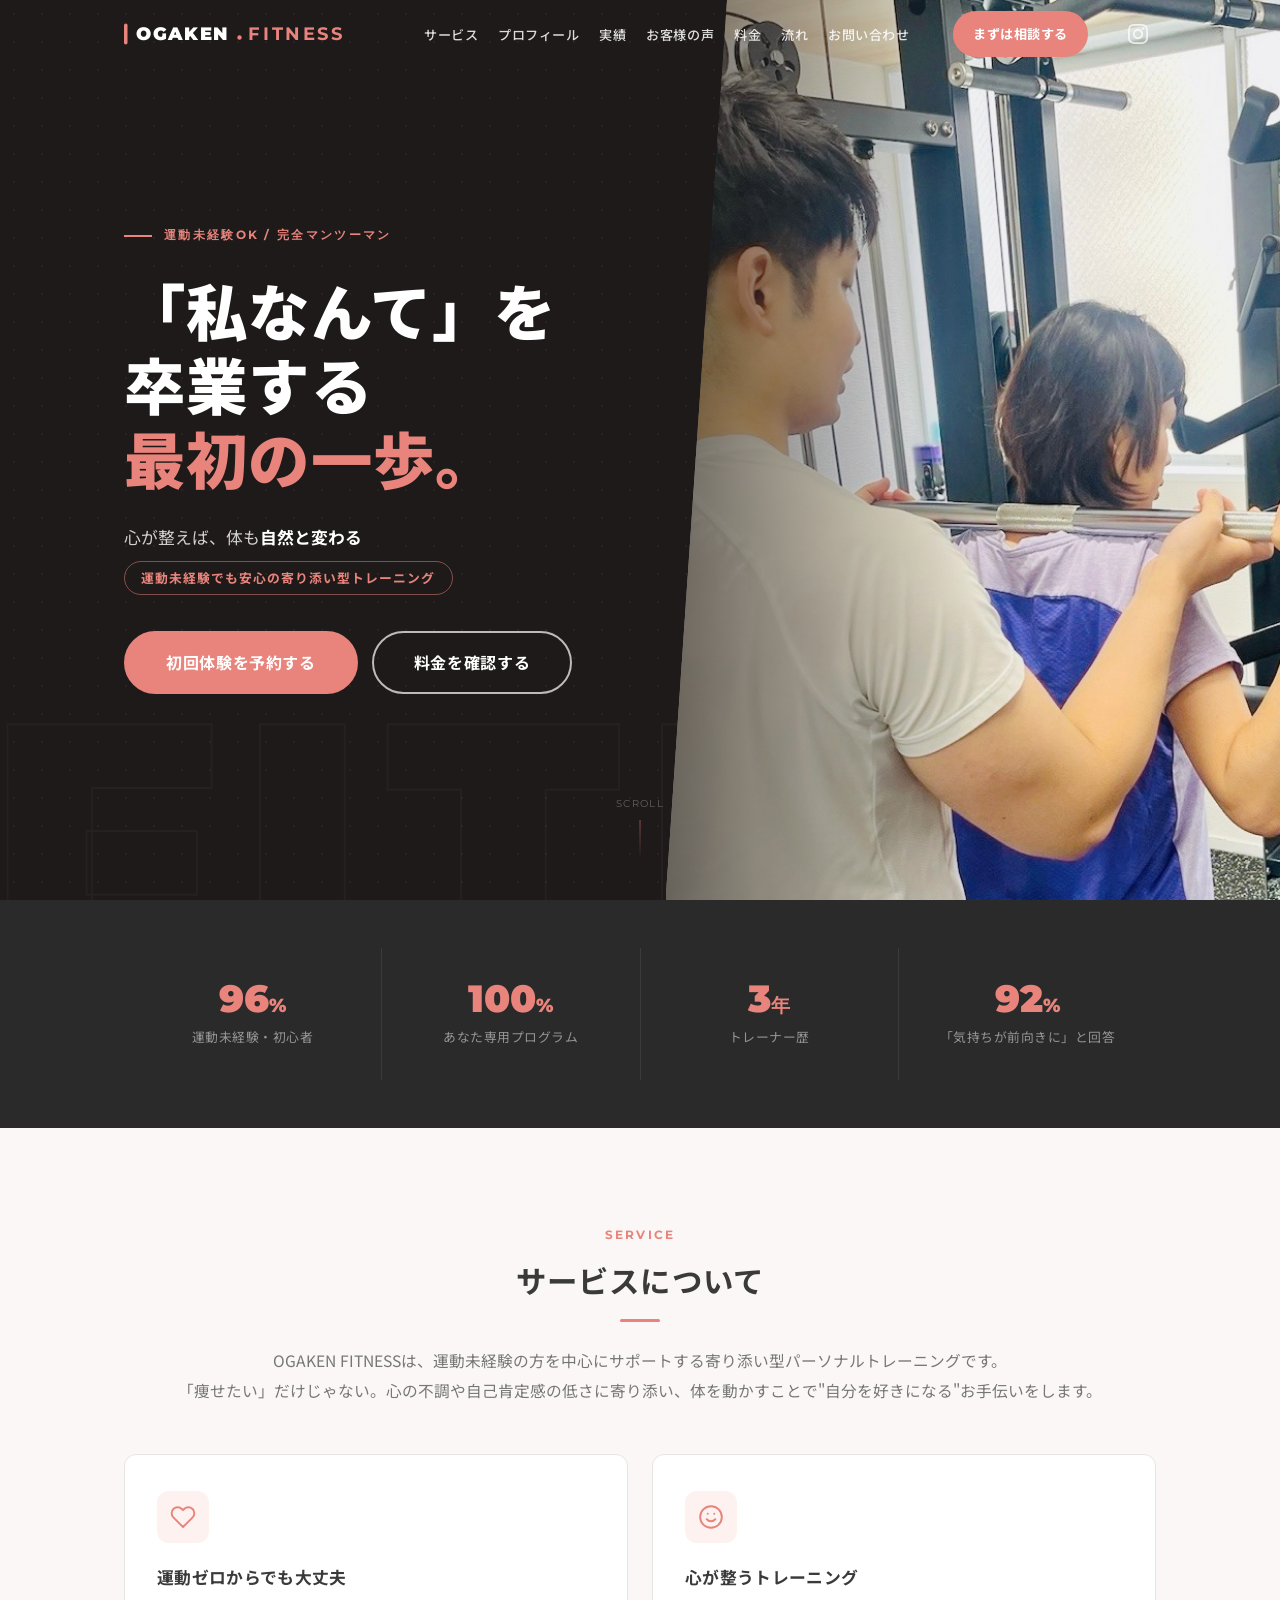
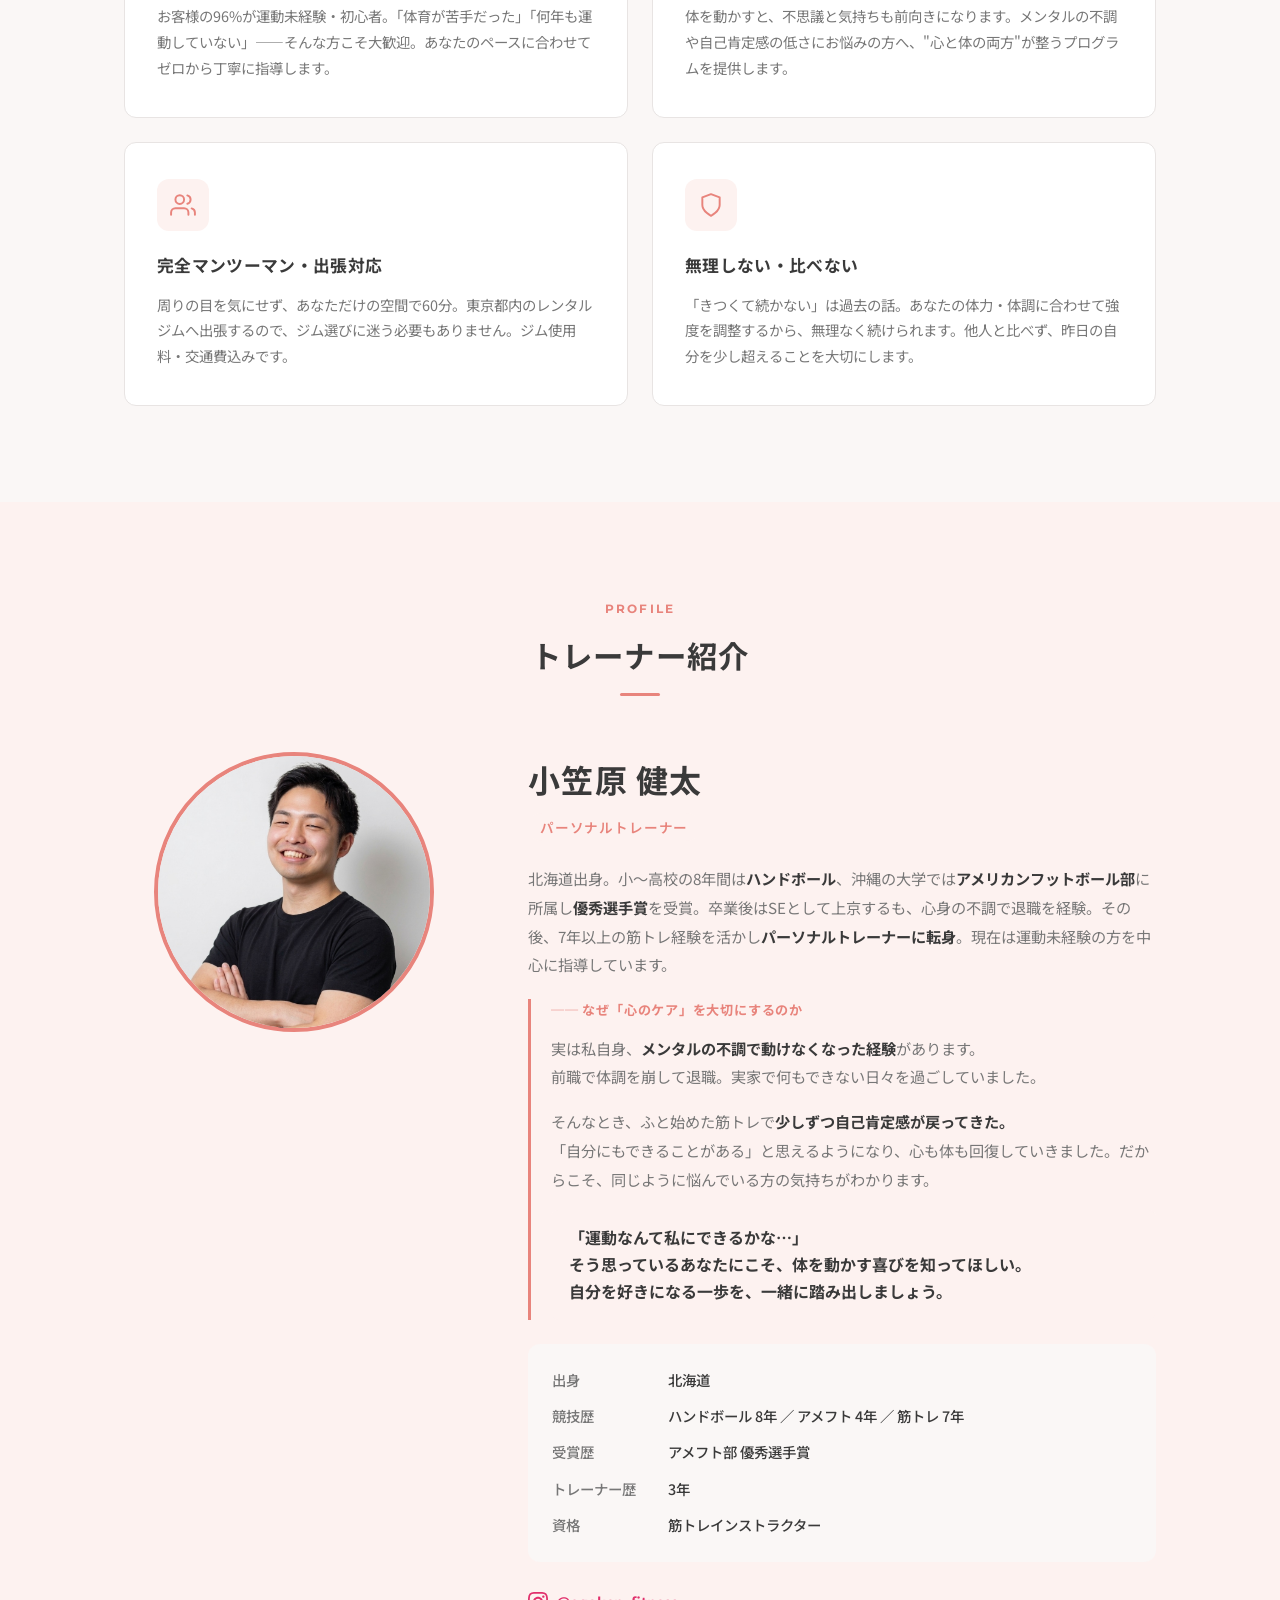
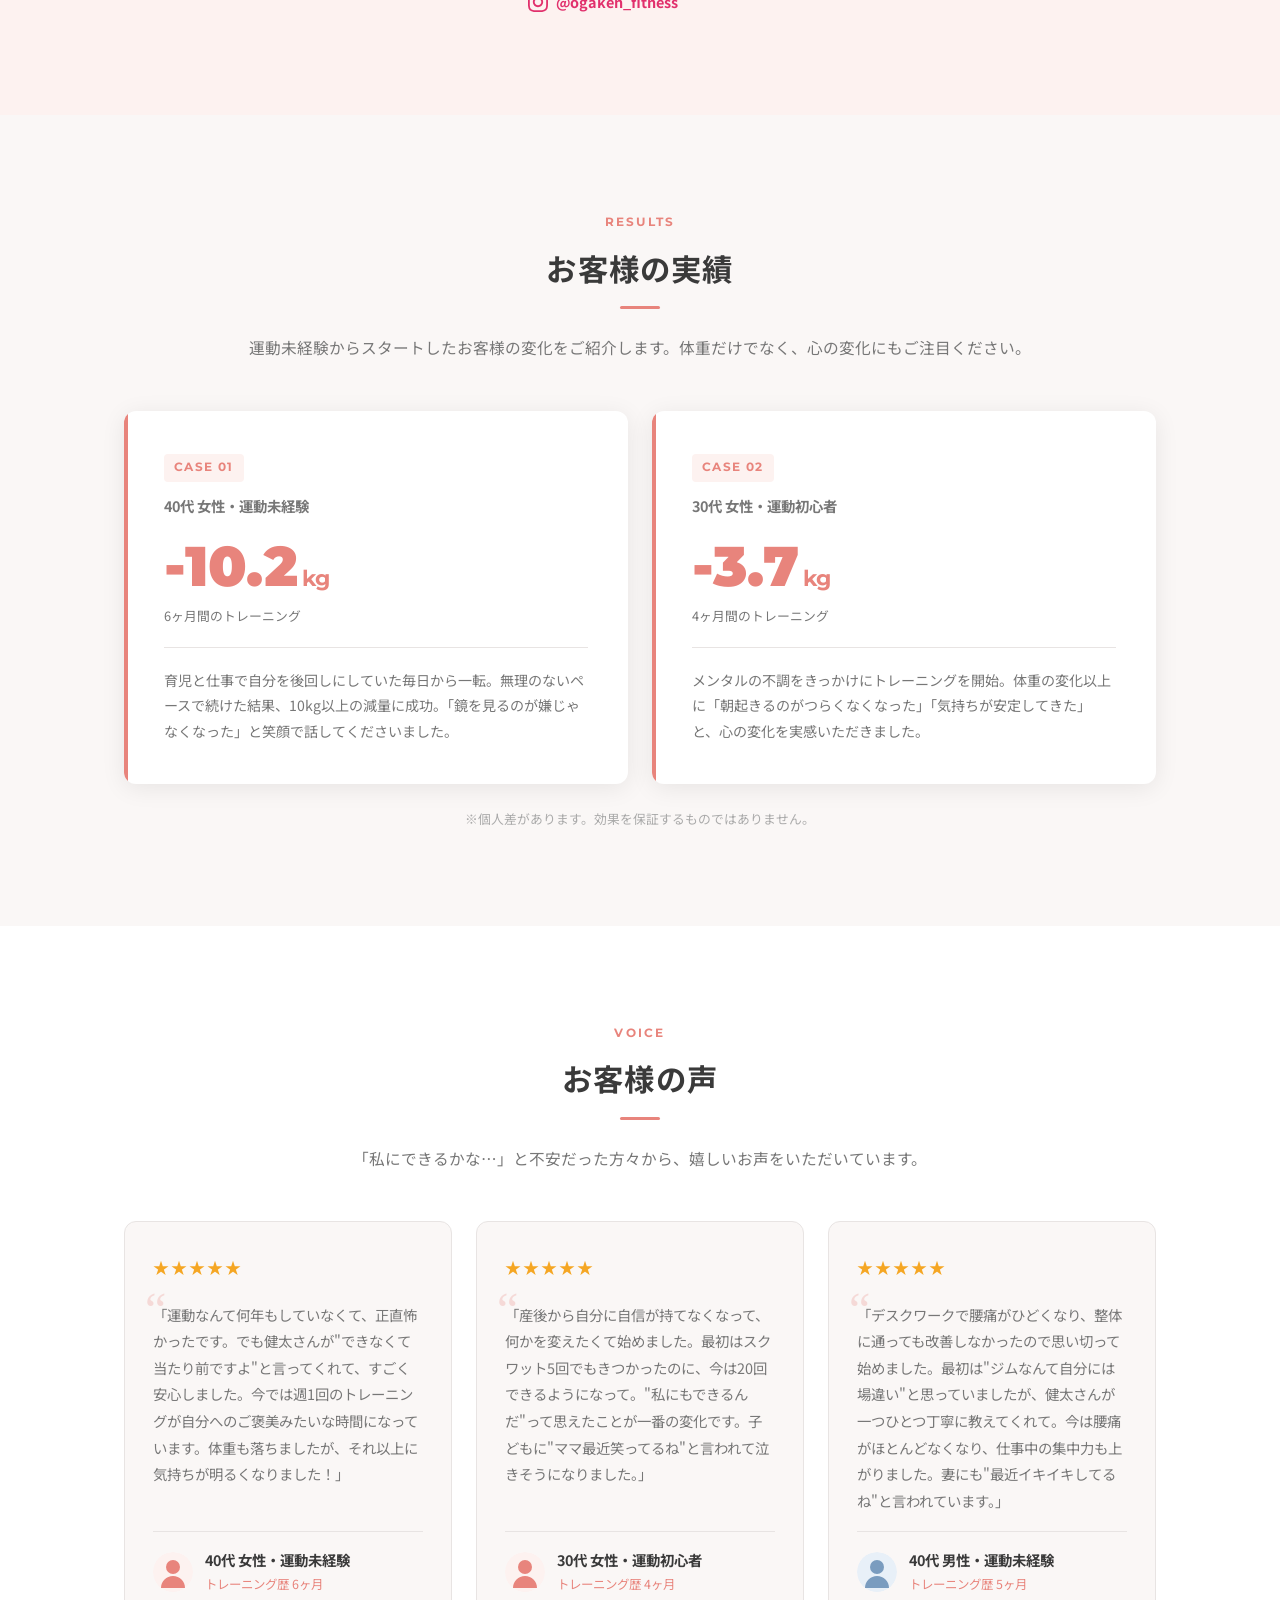
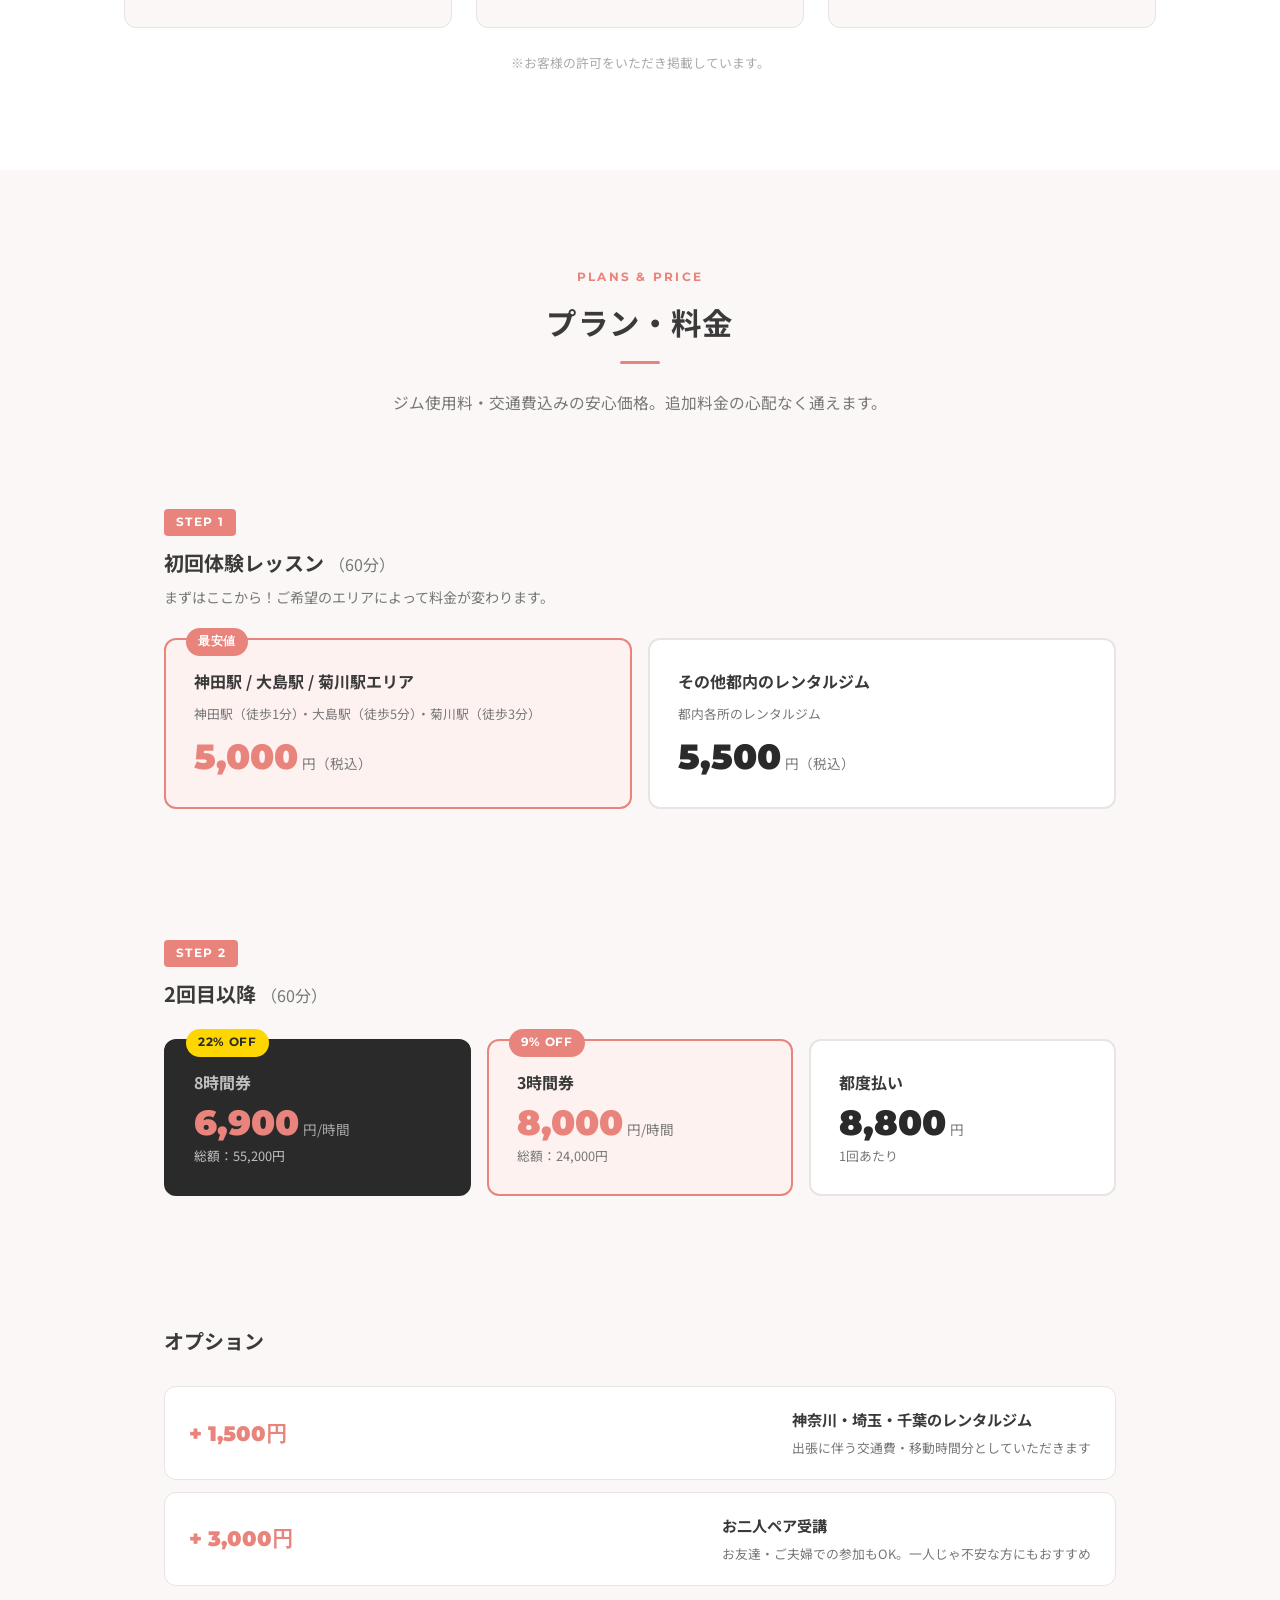
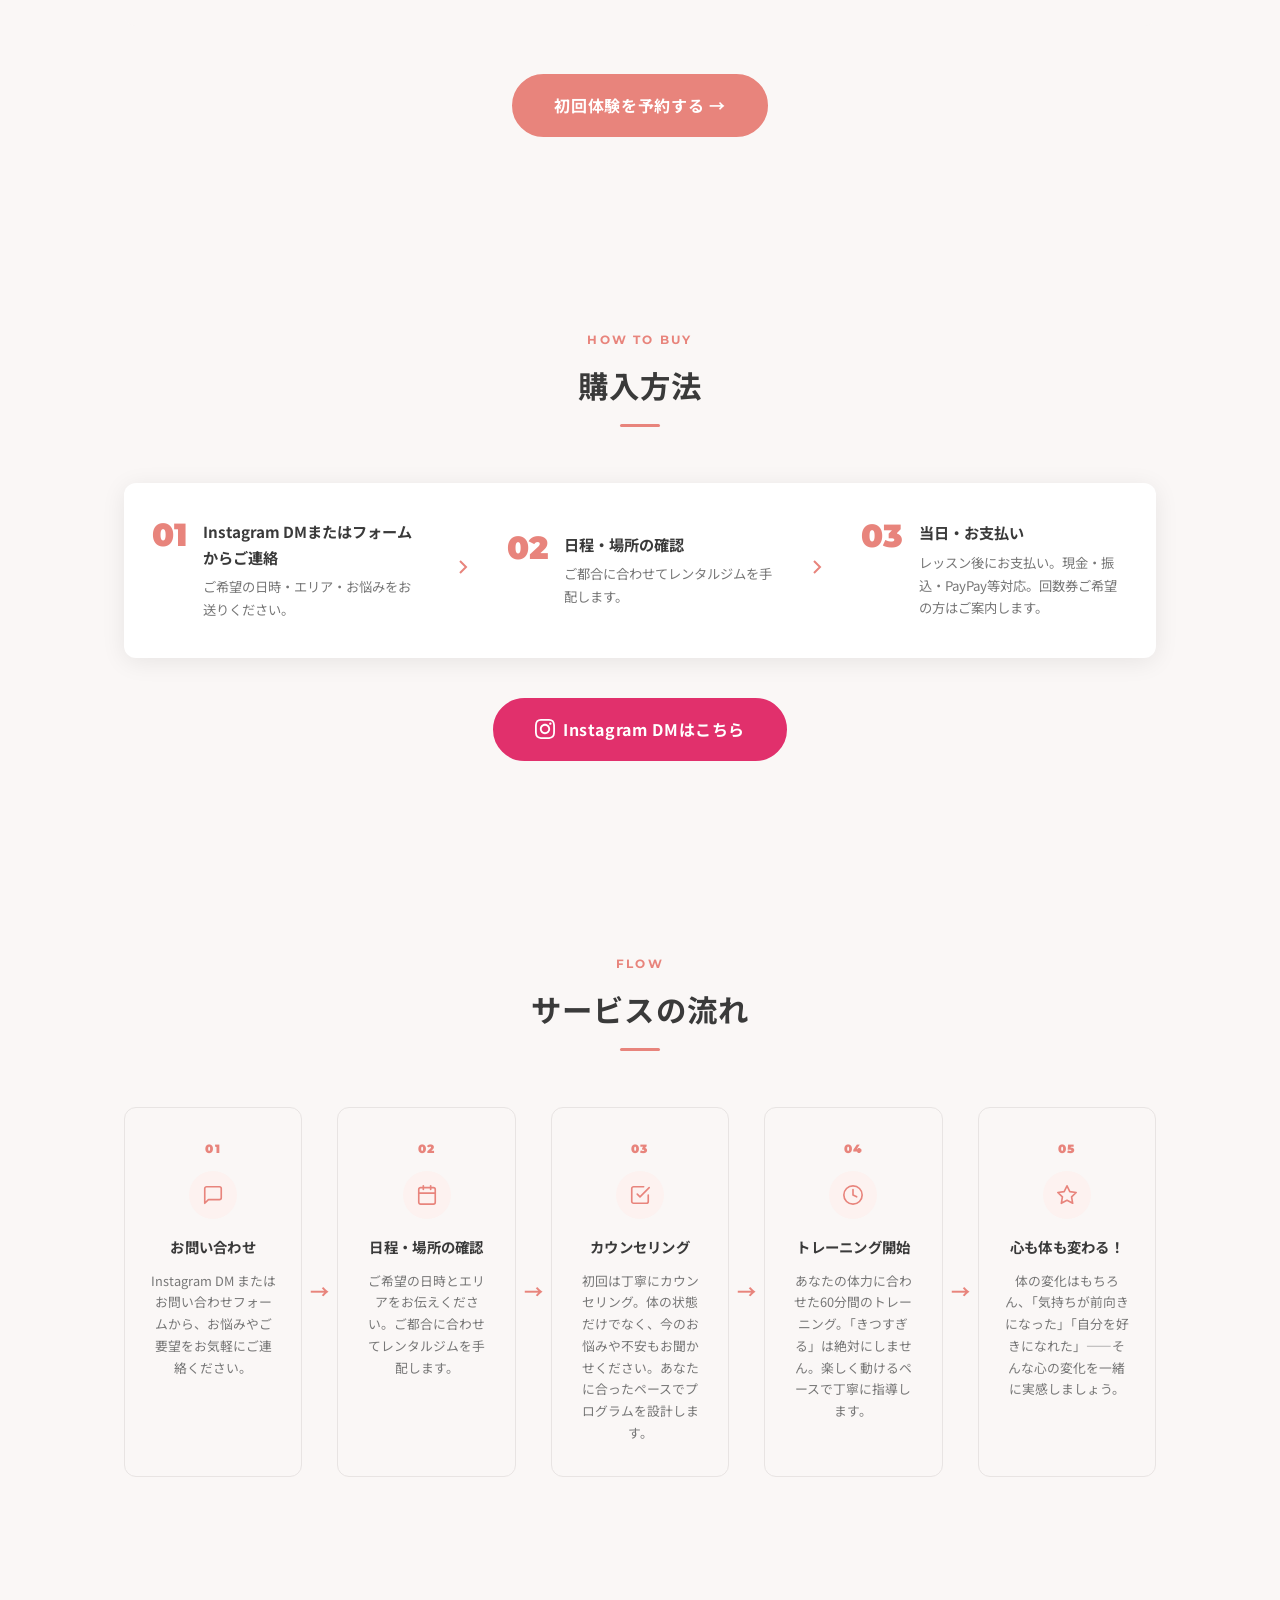
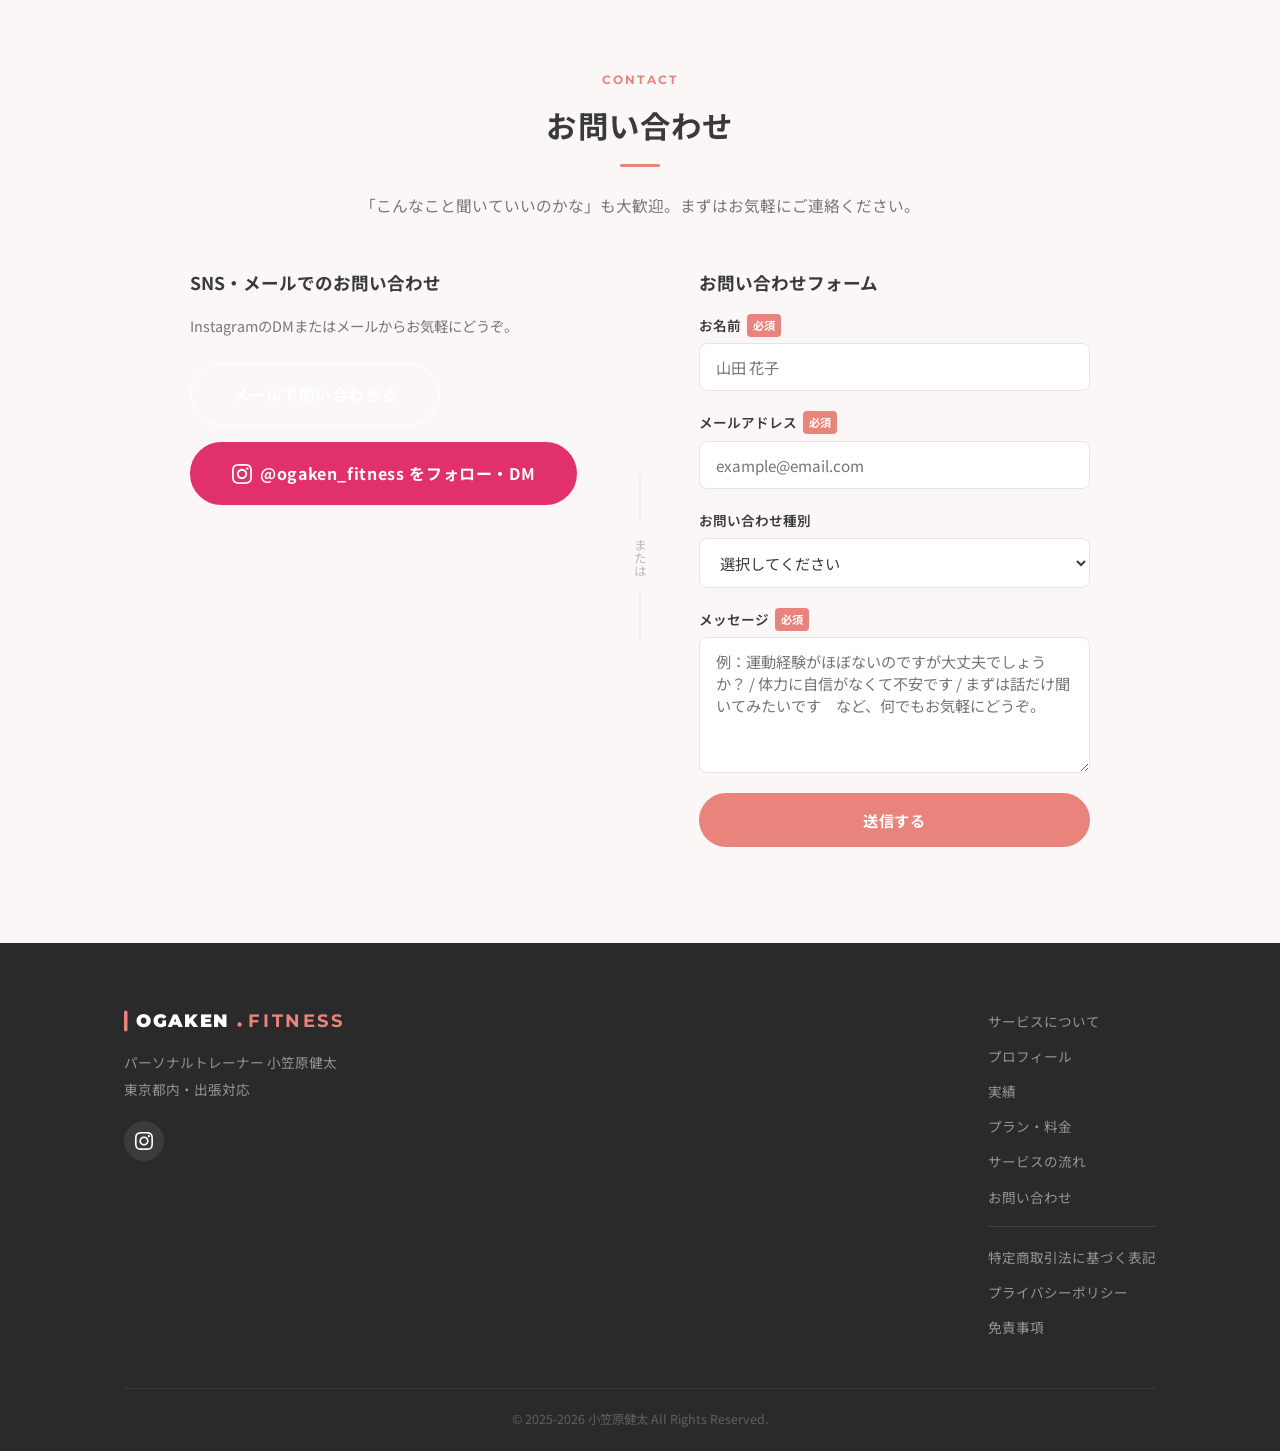
==== commit cd51344c: "ロゴをSVGにブラッシュアップ - テキストロゴからSVGロゴに変更（全ページ統一） - ダスティローズのアクセントバー + OGAKEN(白) + ドットセパレータ + FITNESS(ローズ) -" ====
--- a/index.html
+++ b/index.html
@@ -16,7 +16,18 @@
   <!-- ========== HEADER ========== -->
   <header class="header" id="header">
     <div class="header__inner container">
-      <a href="#top" class="header__logo">OGAKEN<span>FITNESS</span></a>
+      <a href="#top" class="header__logo" aria-label="OGAKEN FITNESS">
+        <svg class="header__logo-svg" viewBox="0 0 260 32" fill="none" xmlns="http://www.w3.org/2000/svg">
+          <!-- Accent bar -->
+          <rect x="0" y="4" width="4" height="24" rx="2" fill="#E8847C"/>
+          <!-- OGAKEN text -->
+          <text x="14" y="23" font-family="'Montserrat', sans-serif" font-weight="900" font-size="20" letter-spacing="1.5" fill="#ffffff">OGAKEN</text>
+          <!-- Separator dot -->
+          <circle cx="132" cy="20" r="2.5" fill="#E8847C"/>
+          <!-- FITNESS text -->
+          <text x="142" y="23" font-family="'Montserrat', sans-serif" font-weight="700" font-size="20" letter-spacing="3" fill="#E8847C">FITNESS</text>
+        </svg>
+      </a>
       <nav class="header__nav" id="nav">
         <ul>
           <li><a href="#about">サービス</a></li>
@@ -548,7 +559,12 @@
         <div class="contact__divider fade-up delay-1"><span>または</span></div>
         <div class="contact__form-wrap fade-up delay-2">
           <h3>お問い合わせフォーム</h3>
-          <form class="contact-form" id="contactForm" novalidate>
+          <form class="contact-form" id="contactForm" action="https://formsubmit.co/o.mnktr0211+biz@gmail.com" method="POST">
+            <input type="hidden" name="_subject" value="【OGAKEN FITNESS】お問い合わせがありました">
+            <input type="hidden" name="_captcha" value="false">
+            <input type="hidden" name="_template" value="table">
+            <input type="text" name="_honey" style="display:none">
+            <input type="hidden" name="_next" value="https://ogaken5211.github.io/ogaken-fitness/thanks.html">
             <div class="form-group">
               <label for="name">お名前 <span class="required">必須</span></label>
               <input type="text" id="name" name="name" placeholder="山田 花子" required autocomplete="name">
@@ -561,10 +577,10 @@
               <label for="subject">お問い合わせ種別</label>
               <select id="subject" name="subject">
                 <option value="">選択してください</option>
-                <option value="trial">初回体験レッスンの予約</option>
-                <option value="plan">プラン・料金について</option>
-                <option value="area">対応エリアについて</option>
-                <option value="other">その他</option>
+                <option value="初回体験レッスンの予約">初回体験レッスンの予約</option>
+                <option value="プラン・料金について">プラン・料金について</option>
+                <option value="対応エリアについて">対応エリアについて</option>
+                <option value="その他">その他</option>
               </select>
             </div>
             <div class="form-group">
@@ -573,10 +589,6 @@
             </div>
             <button type="submit" class="btn btn--primary btn--full">送信する</button>
           </form>
-          <div class="form-success" id="formSuccess" style="display:none;">
-            <svg viewBox="0 0 24 24" fill="none" stroke="currentColor" stroke-width="2"><polyline points="20 6 9 17 4 12"/></svg>
-            <p>お問い合わせを受け付けました。<br>2〜3営業日以内にご返信いたします。</p>
-          </div>
         </div>
       </div>
     </div>
@@ -587,7 +599,14 @@
     <div class="container">
       <div class="footer__inner">
         <div class="footer__brand">
-          <a href="#top" class="footer__logo">OGAKEN<span>FITNESS</span></a>
+          <a href="#top" class="footer__logo" aria-label="OGAKEN FITNESS">
+            <svg class="footer__logo-svg" viewBox="0 0 260 32" fill="none" xmlns="http://www.w3.org/2000/svg">
+              <rect x="0" y="4" width="4" height="24" rx="2" fill="#E8847C"/>
+              <text x="14" y="23" font-family="'Montserrat', sans-serif" font-weight="900" font-size="20" letter-spacing="1.5" fill="#ffffff">OGAKEN</text>
+              <circle cx="132" cy="20" r="2.5" fill="#E8847C"/>
+              <text x="142" y="23" font-family="'Montserrat', sans-serif" font-weight="700" font-size="20" letter-spacing="3" fill="#E8847C">FITNESS</text>
+            </svg>
+          </a>
           <p>パーソナルトレーナー 小笠原健太</p>
           <p>東京都内・出張対応</p>
           <a href="https://www.instagram.com/ogaken_fitness" target="_blank" rel="noopener noreferrer" class="footer__sns" aria-label="Instagram">
--- a/style.css
+++ b/style.css
@@ -182,13 +182,14 @@
   gap: 32px;
 }
 .header__logo {
-  font-family: var(--ff-en);
-  font-weight: 900;
-  font-size: 1.2rem;
-  color: var(--clr-white);
-  letter-spacing: .06em;
-}
-.header__logo span { color: var(--clr-main); }
+  display: flex;
+  align-items: center;
+  flex-shrink: 0;
+}
+.header__logo-svg {
+  height: 28px;
+  width: auto;
+}
 
 .header__nav { margin-left: auto; }
 .header__nav ul {
@@ -1229,15 +1230,15 @@
   border-bottom: 1px solid rgba(255,255,255,.08);
 }
 .footer__logo {
-  display: inline-block;
-  font-family: var(--ff-en);
-  font-weight: 900;
-  font-size: 1.3rem;
-  color: var(--clr-white);
+  display: inline-flex;
+  align-items: center;
   letter-spacing: .06em;
   margin-bottom: 16px;
 }
-.footer__logo span { color: var(--clr-main); }
+.footer__logo-svg {
+  height: 28px;
+  width: auto;
+}
 .footer__brand p {
   font-size: .85rem;
   color: rgba(255,255,255,.5);
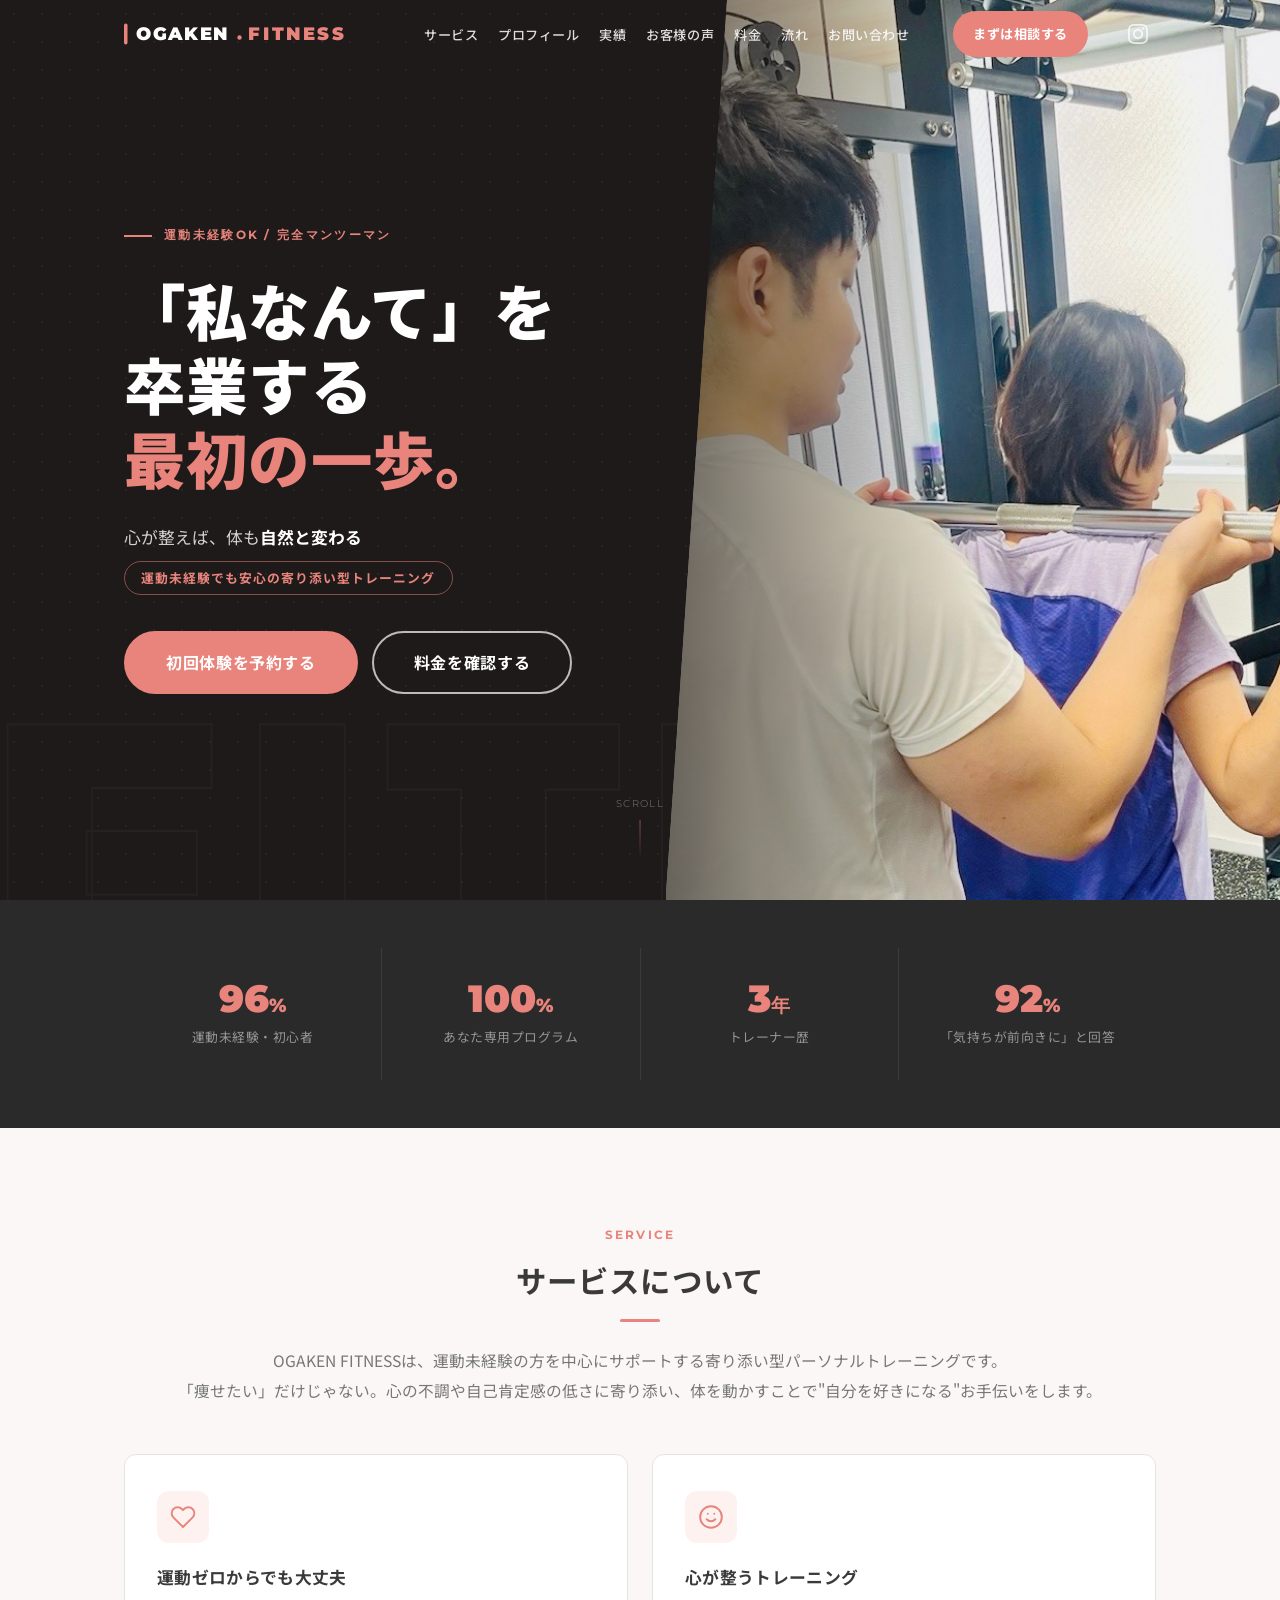
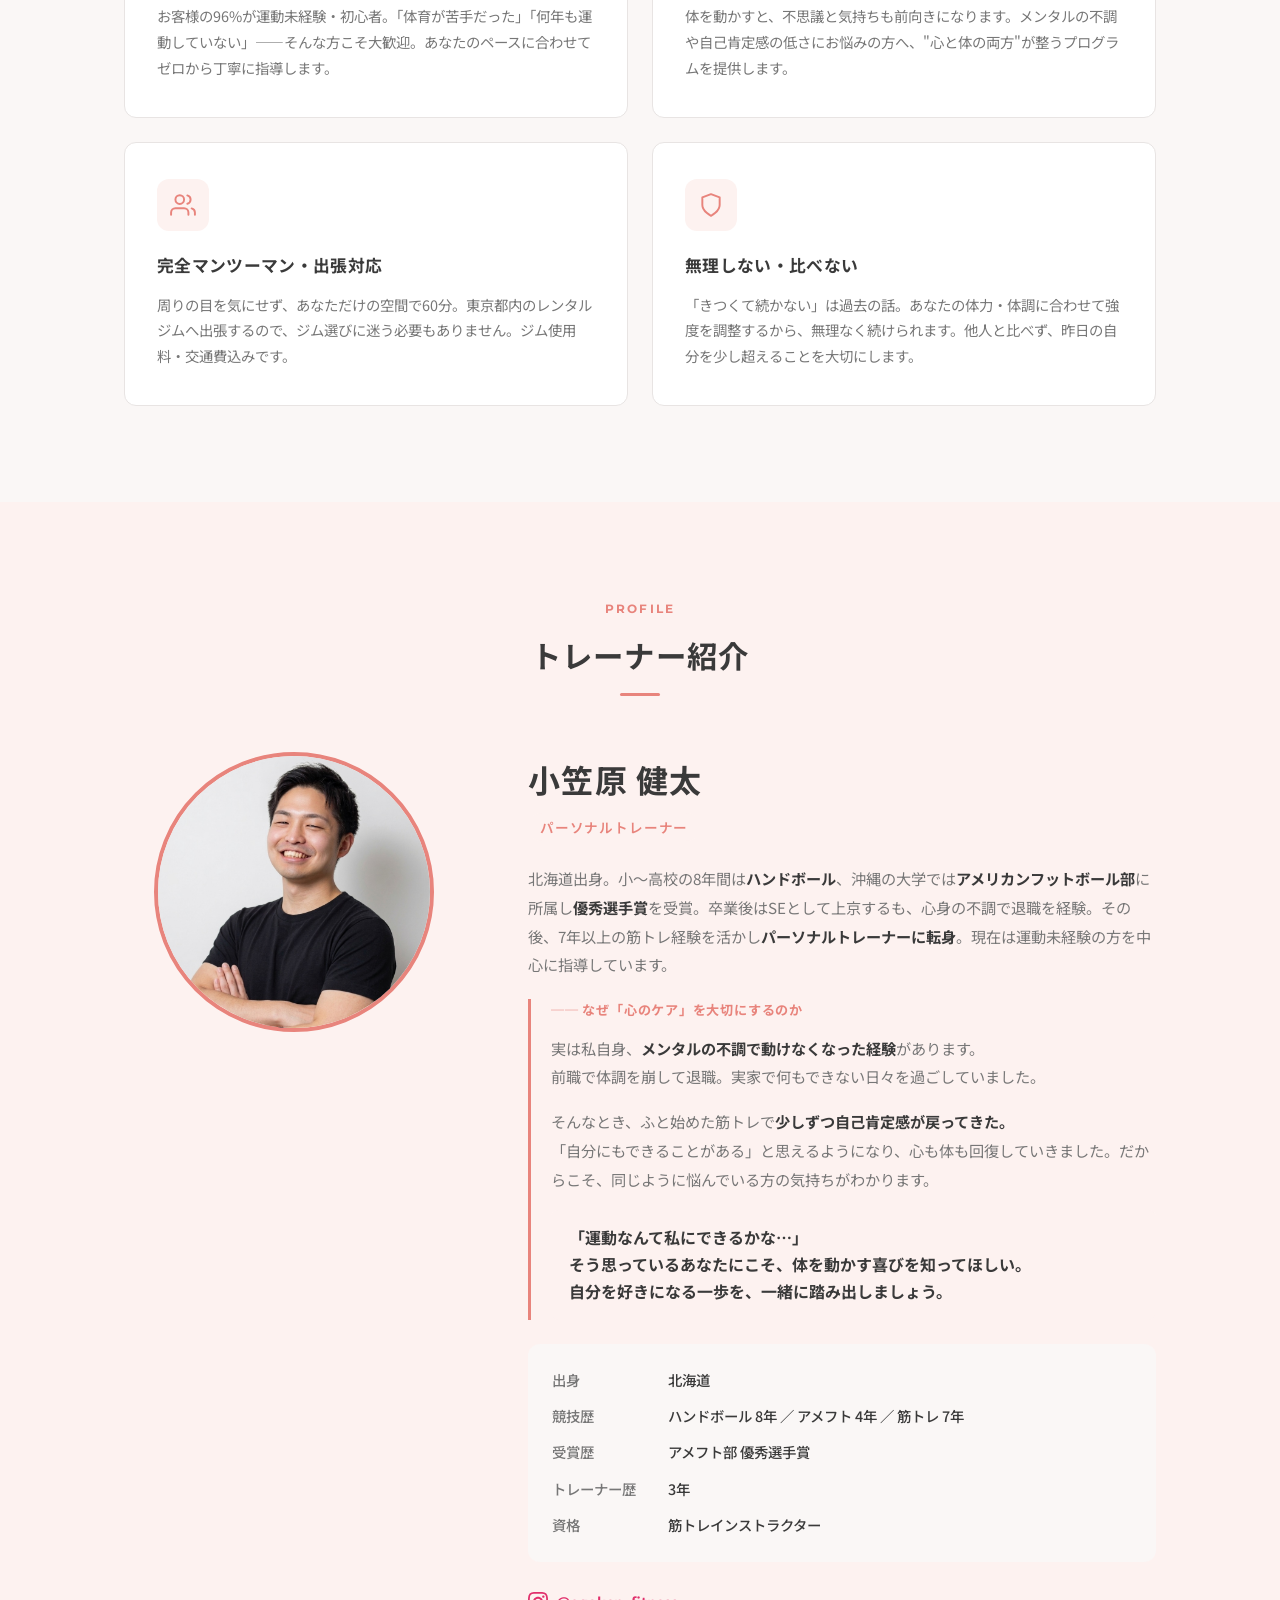
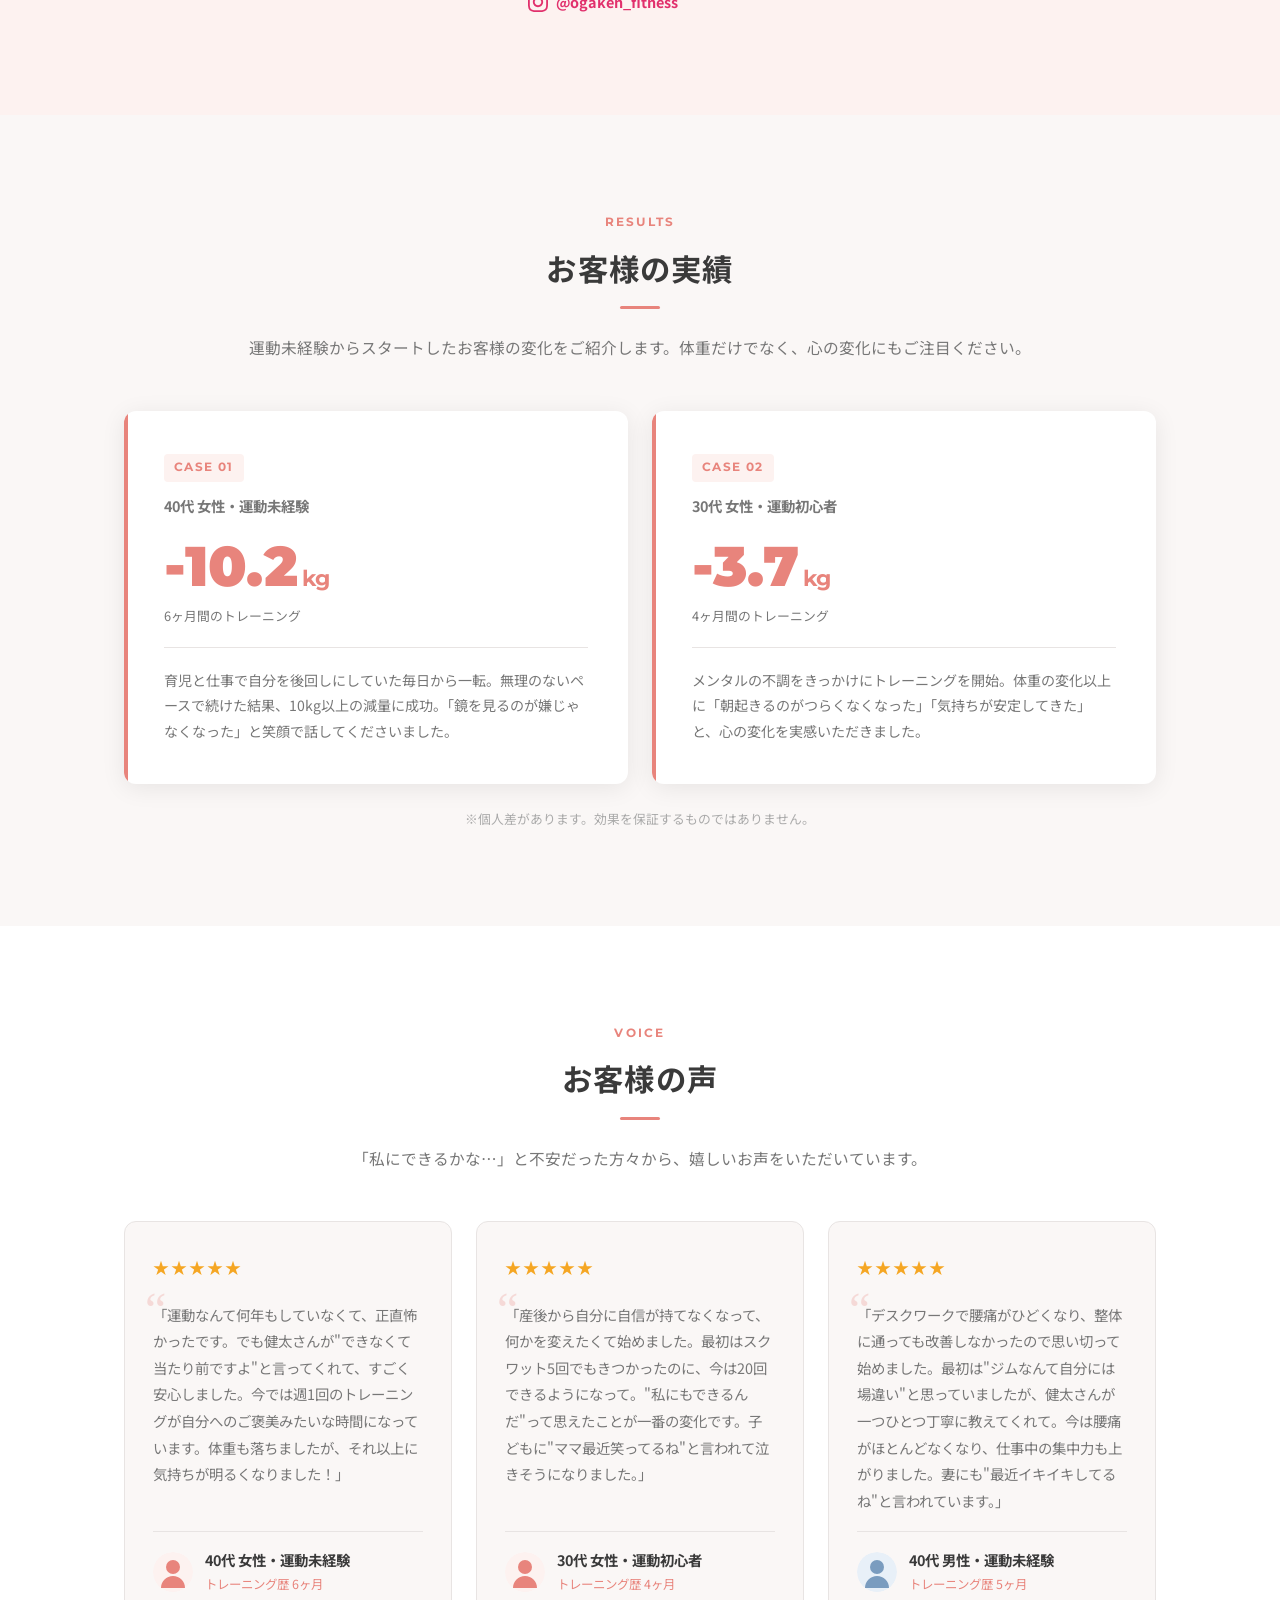
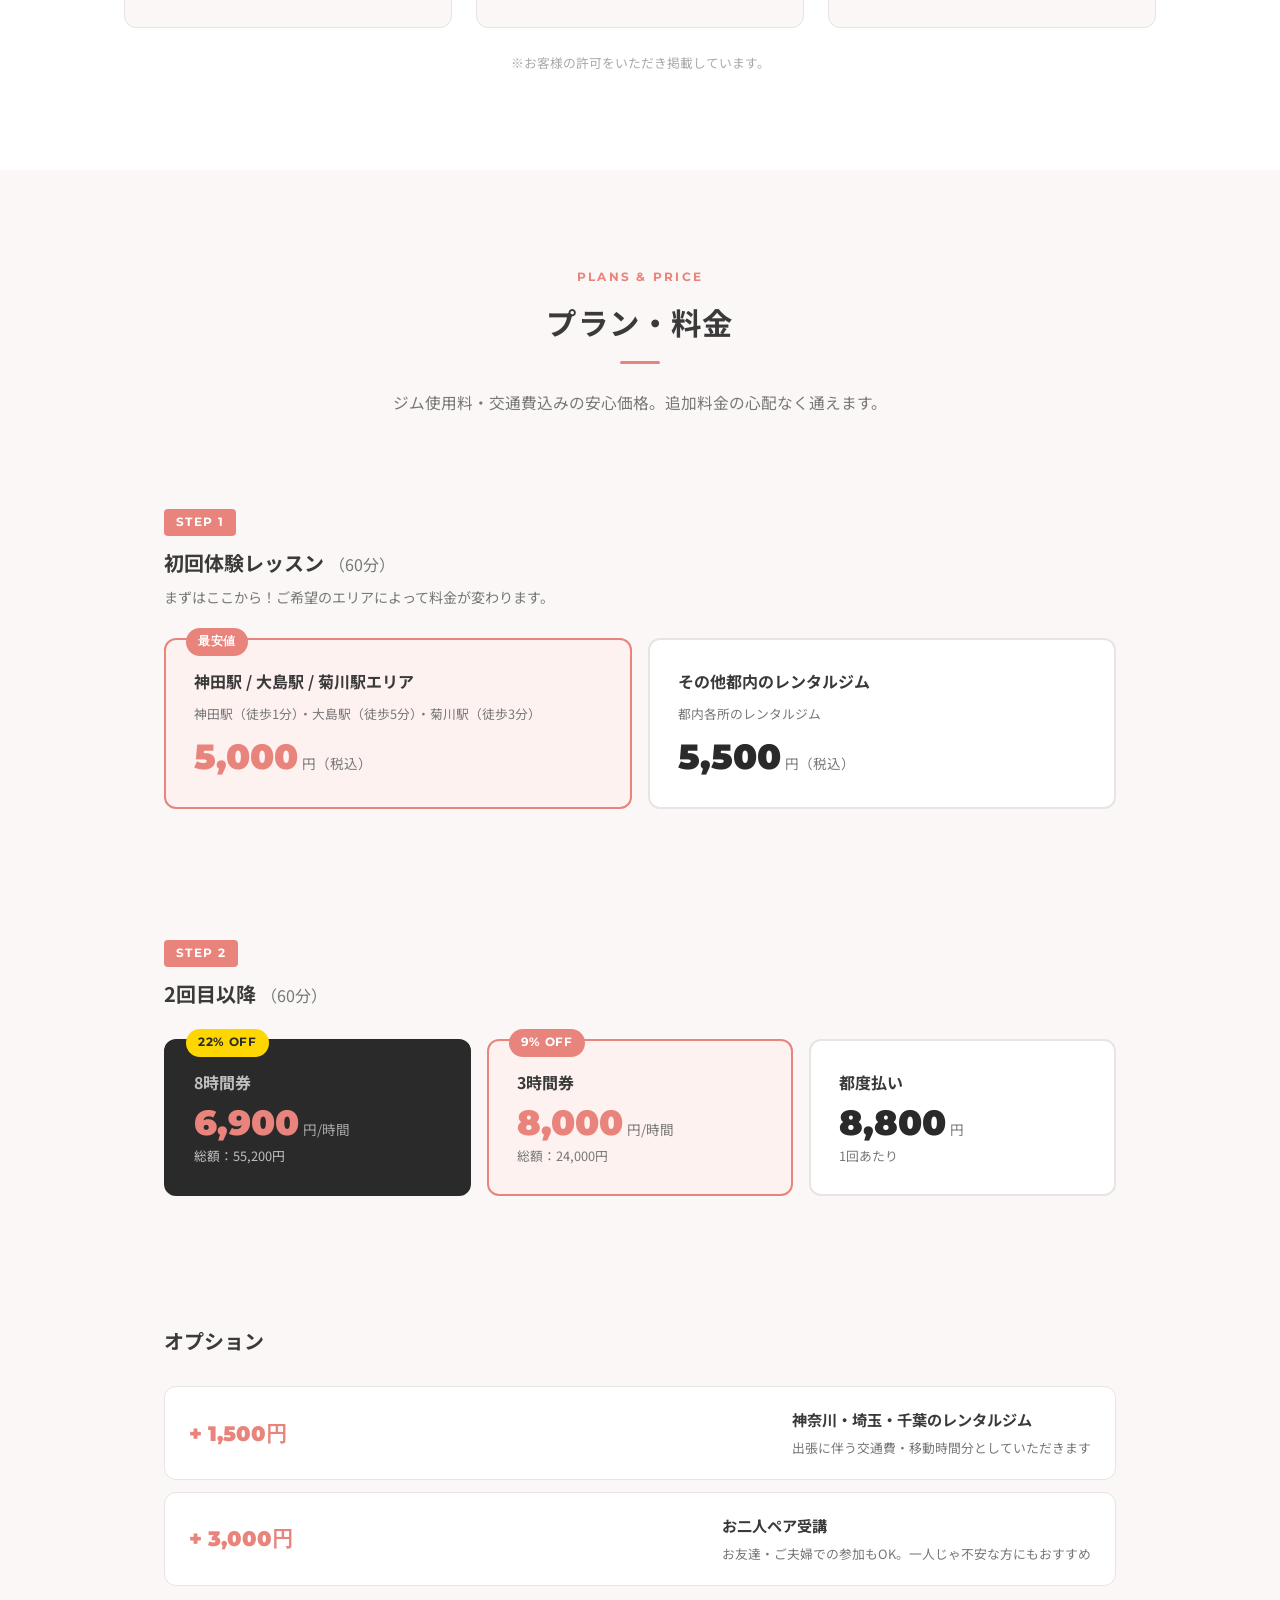
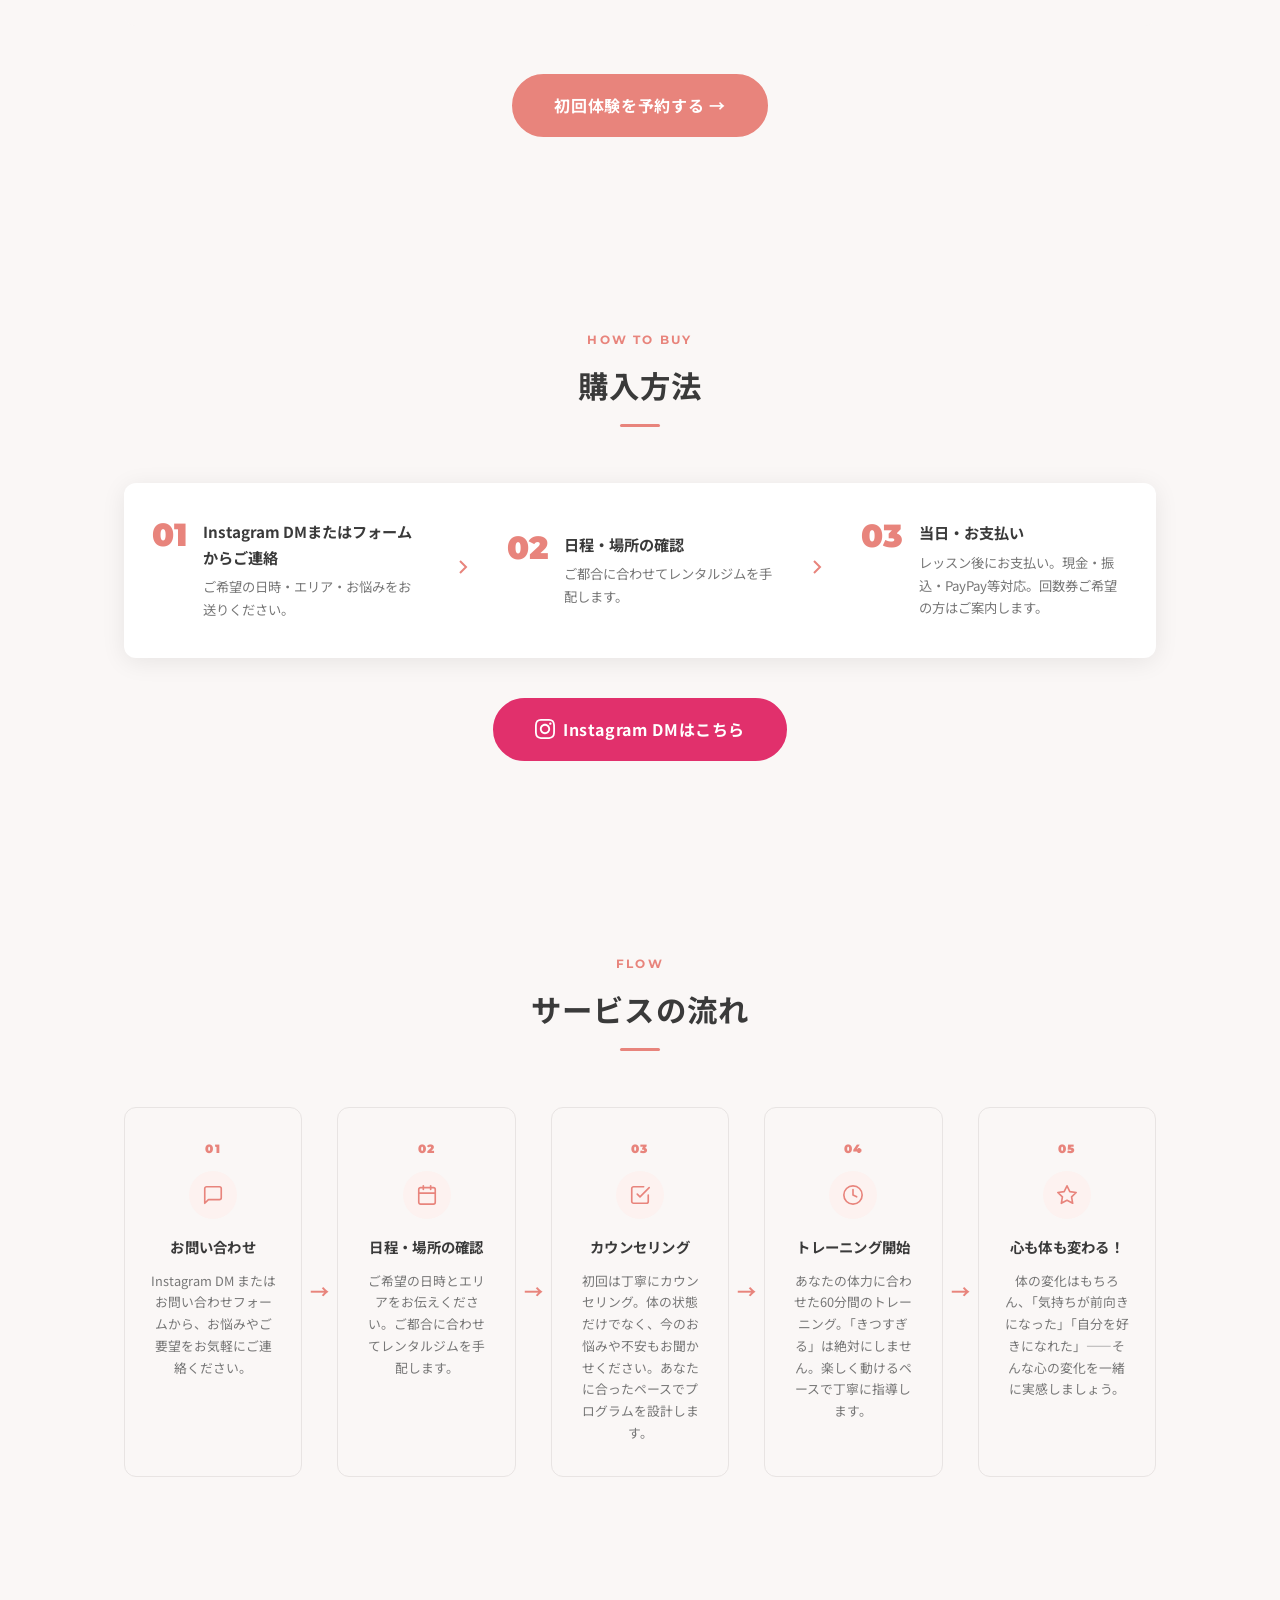
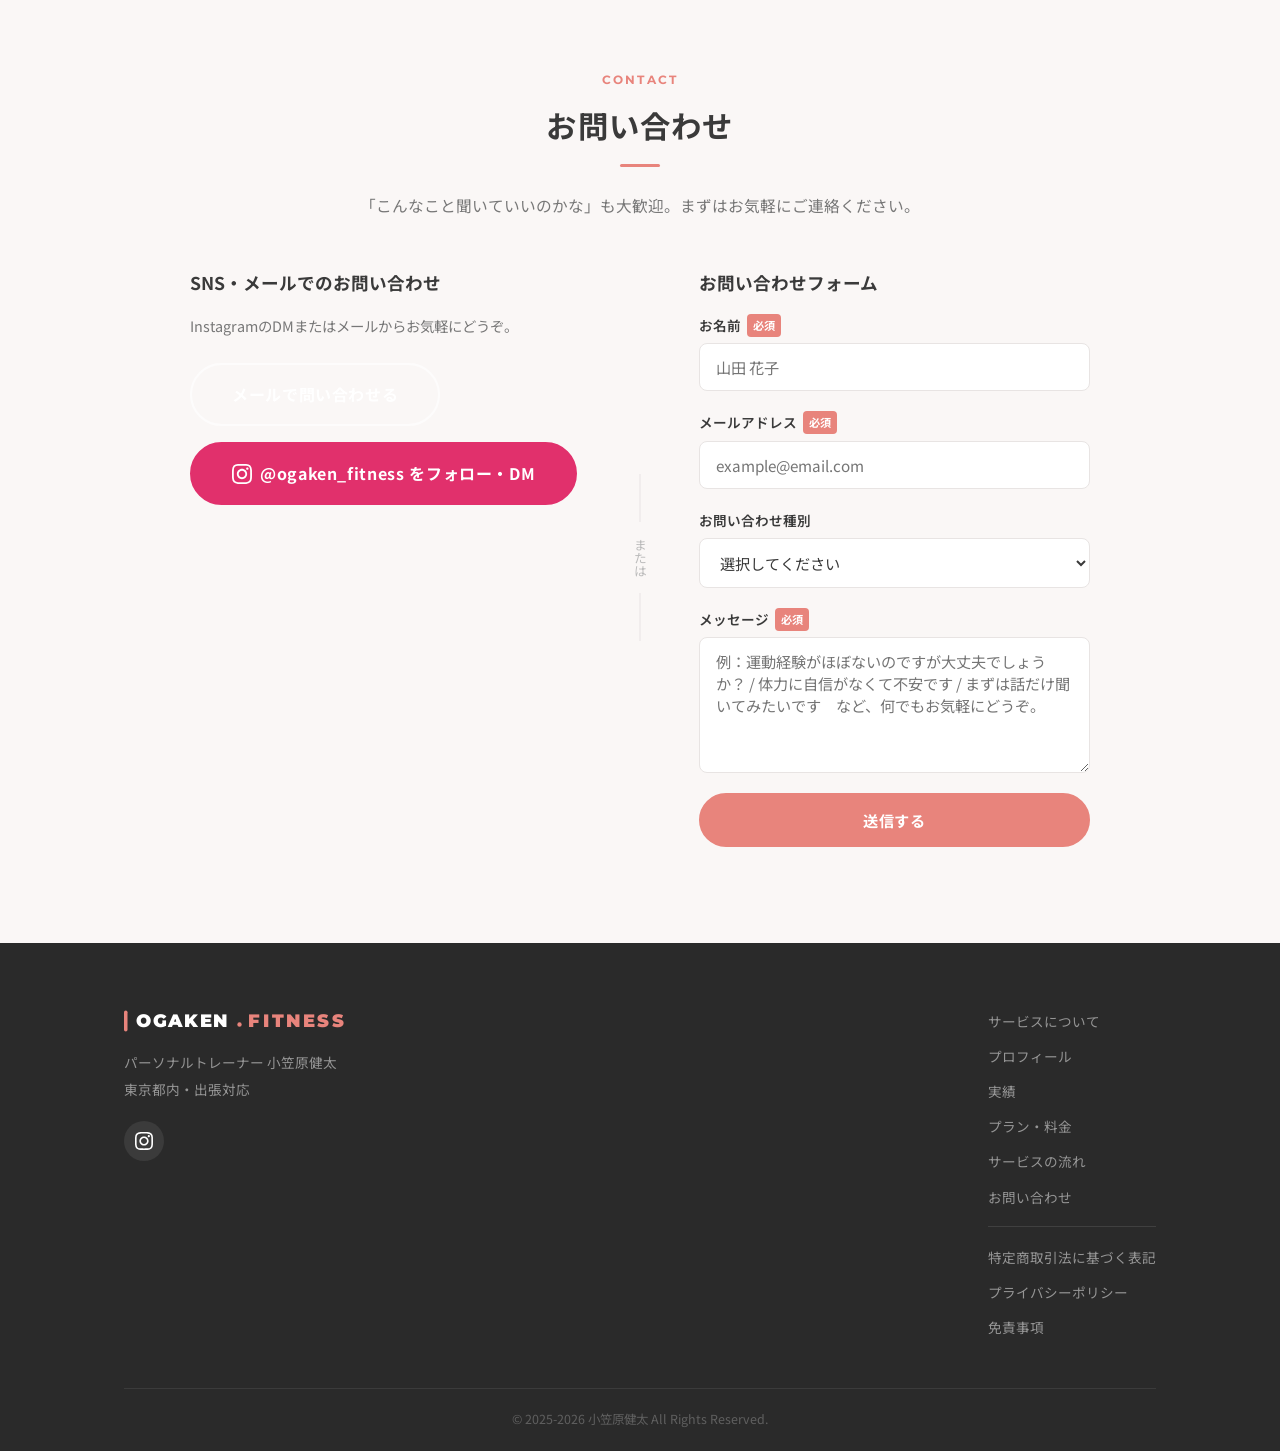
==== commit 6a5ec018: "ロゴのfont-weightをOGAKEN/FITNESS共に900に統一 Co-Authored-By: Claude Opus 4.6 <noreply@anthropic.com>" ====
--- a/index.html
+++ b/index.html
@@ -25,7 +25,7 @@
           <!-- Separator dot -->
           <circle cx="132" cy="20" r="2.5" fill="#E8847C"/>
           <!-- FITNESS text -->
-          <text x="142" y="23" font-family="'Montserrat', sans-serif" font-weight="700" font-size="20" letter-spacing="3" fill="#E8847C">FITNESS</text>
+          <text x="142" y="23" font-family="'Montserrat', sans-serif" font-weight="900" font-size="20" letter-spacing="3" fill="#E8847C">FITNESS</text>
         </svg>
       </a>
       <nav class="header__nav" id="nav">
@@ -604,7 +604,7 @@
               <rect x="0" y="4" width="4" height="24" rx="2" fill="#E8847C"/>
               <text x="14" y="23" font-family="'Montserrat', sans-serif" font-weight="900" font-size="20" letter-spacing="1.5" fill="#ffffff">OGAKEN</text>
               <circle cx="132" cy="20" r="2.5" fill="#E8847C"/>
-              <text x="142" y="23" font-family="'Montserrat', sans-serif" font-weight="700" font-size="20" letter-spacing="3" fill="#E8847C">FITNESS</text>
+              <text x="142" y="23" font-family="'Montserrat', sans-serif" font-weight="900" font-size="20" letter-spacing="3" fill="#E8847C">FITNESS</text>
             </svg>
           </a>
           <p>パーソナルトレーナー 小笠原健太</p>
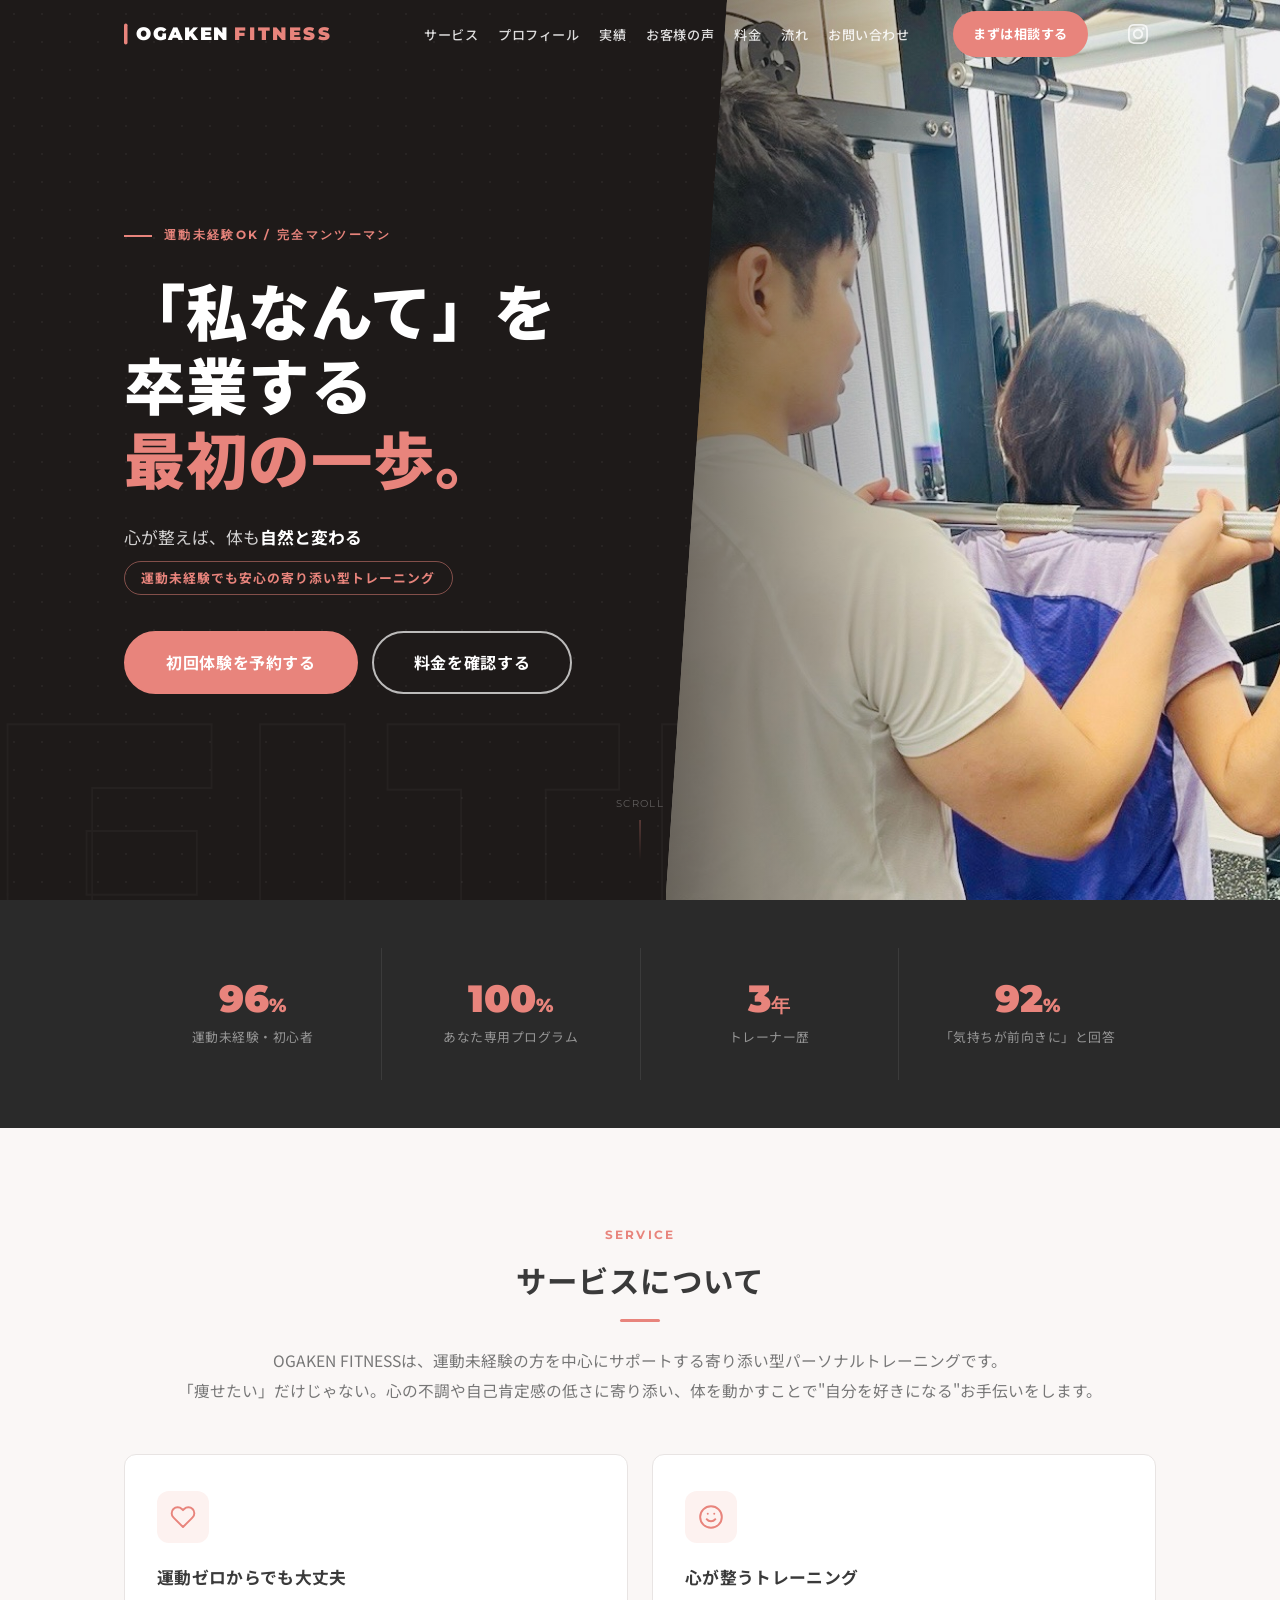
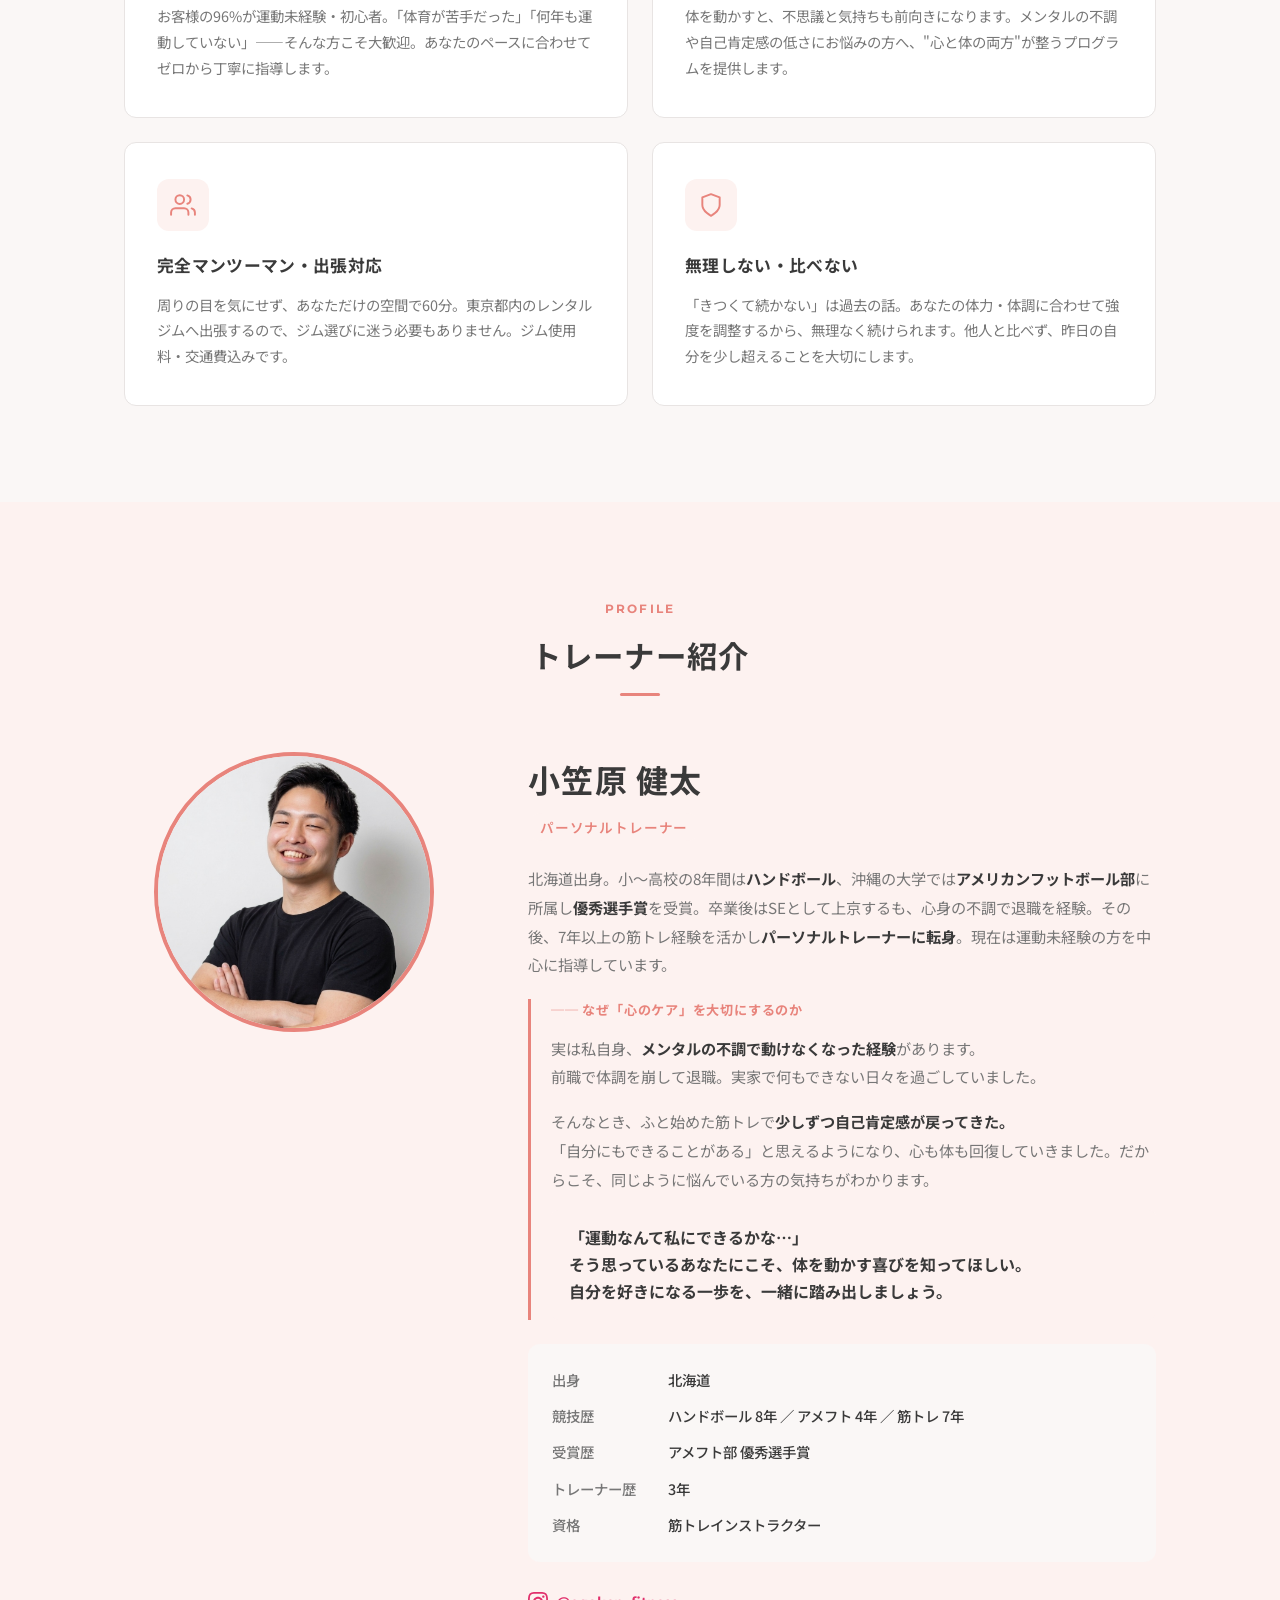
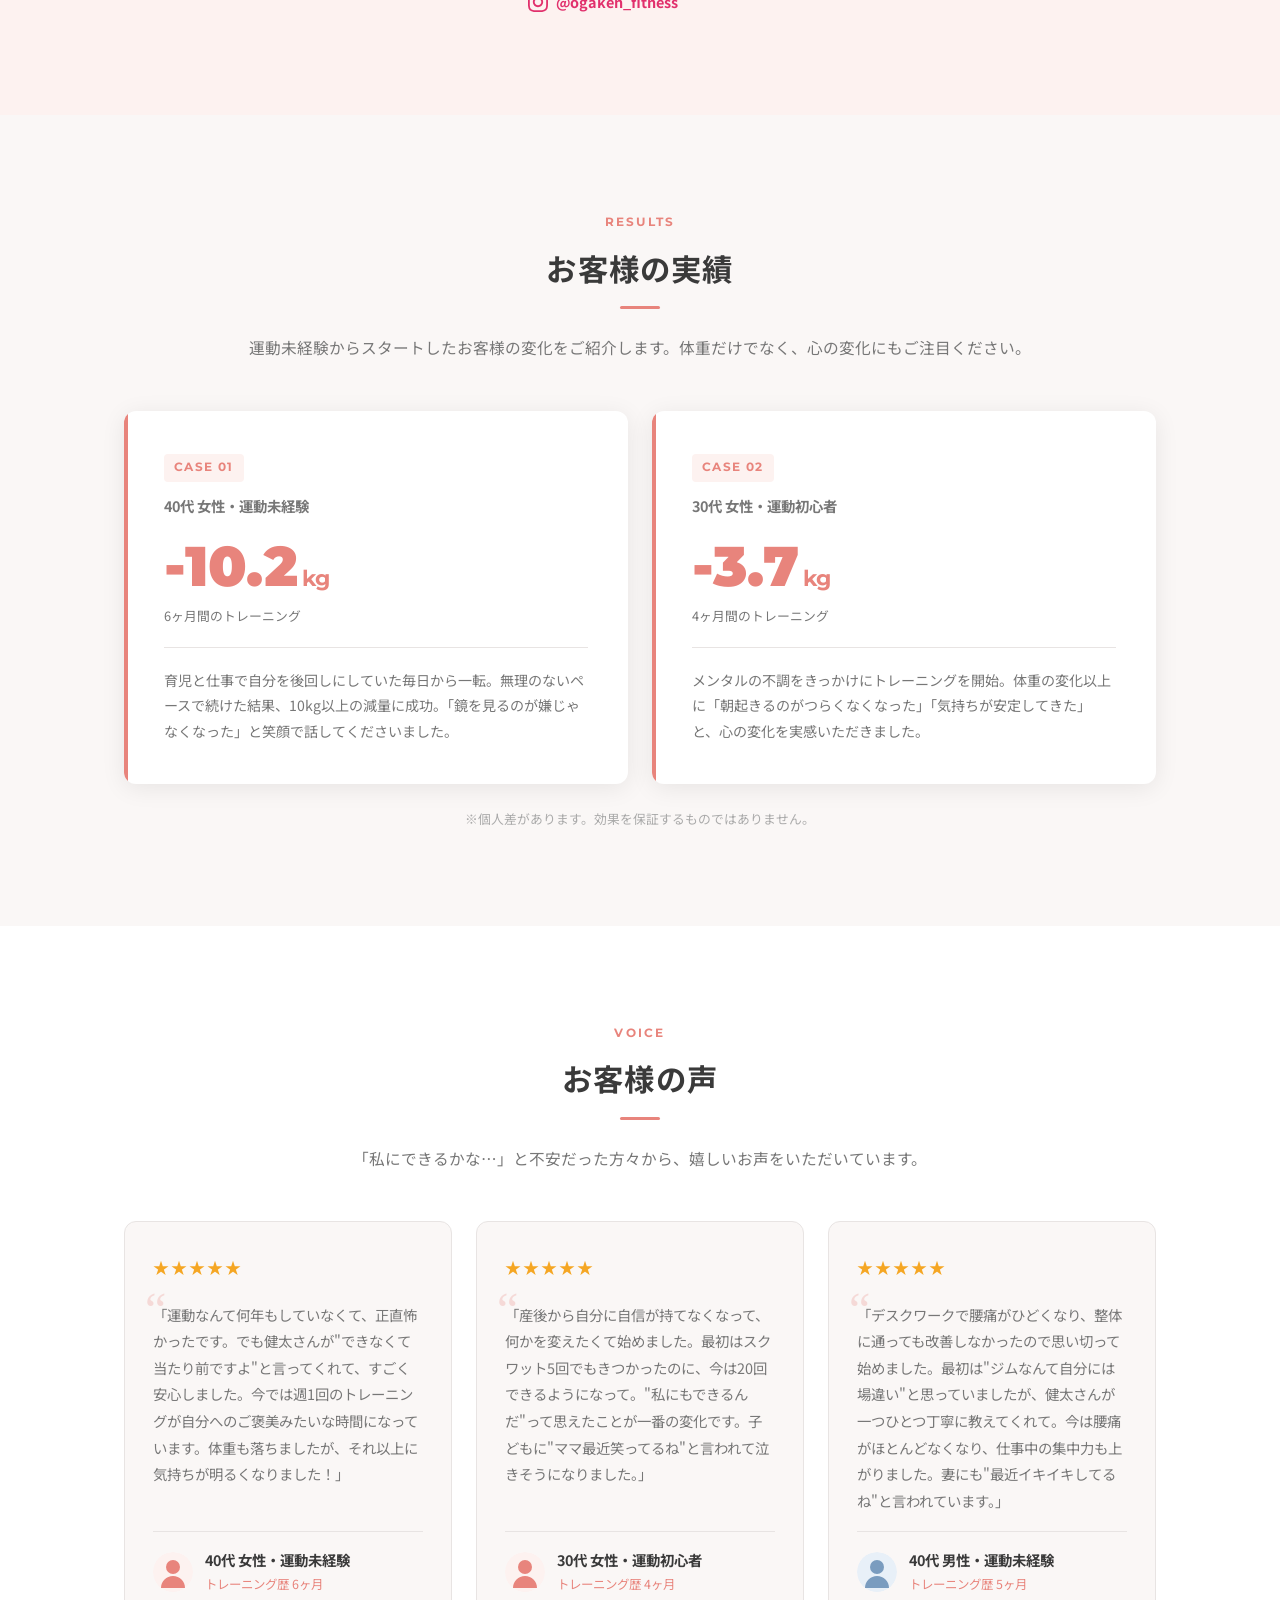
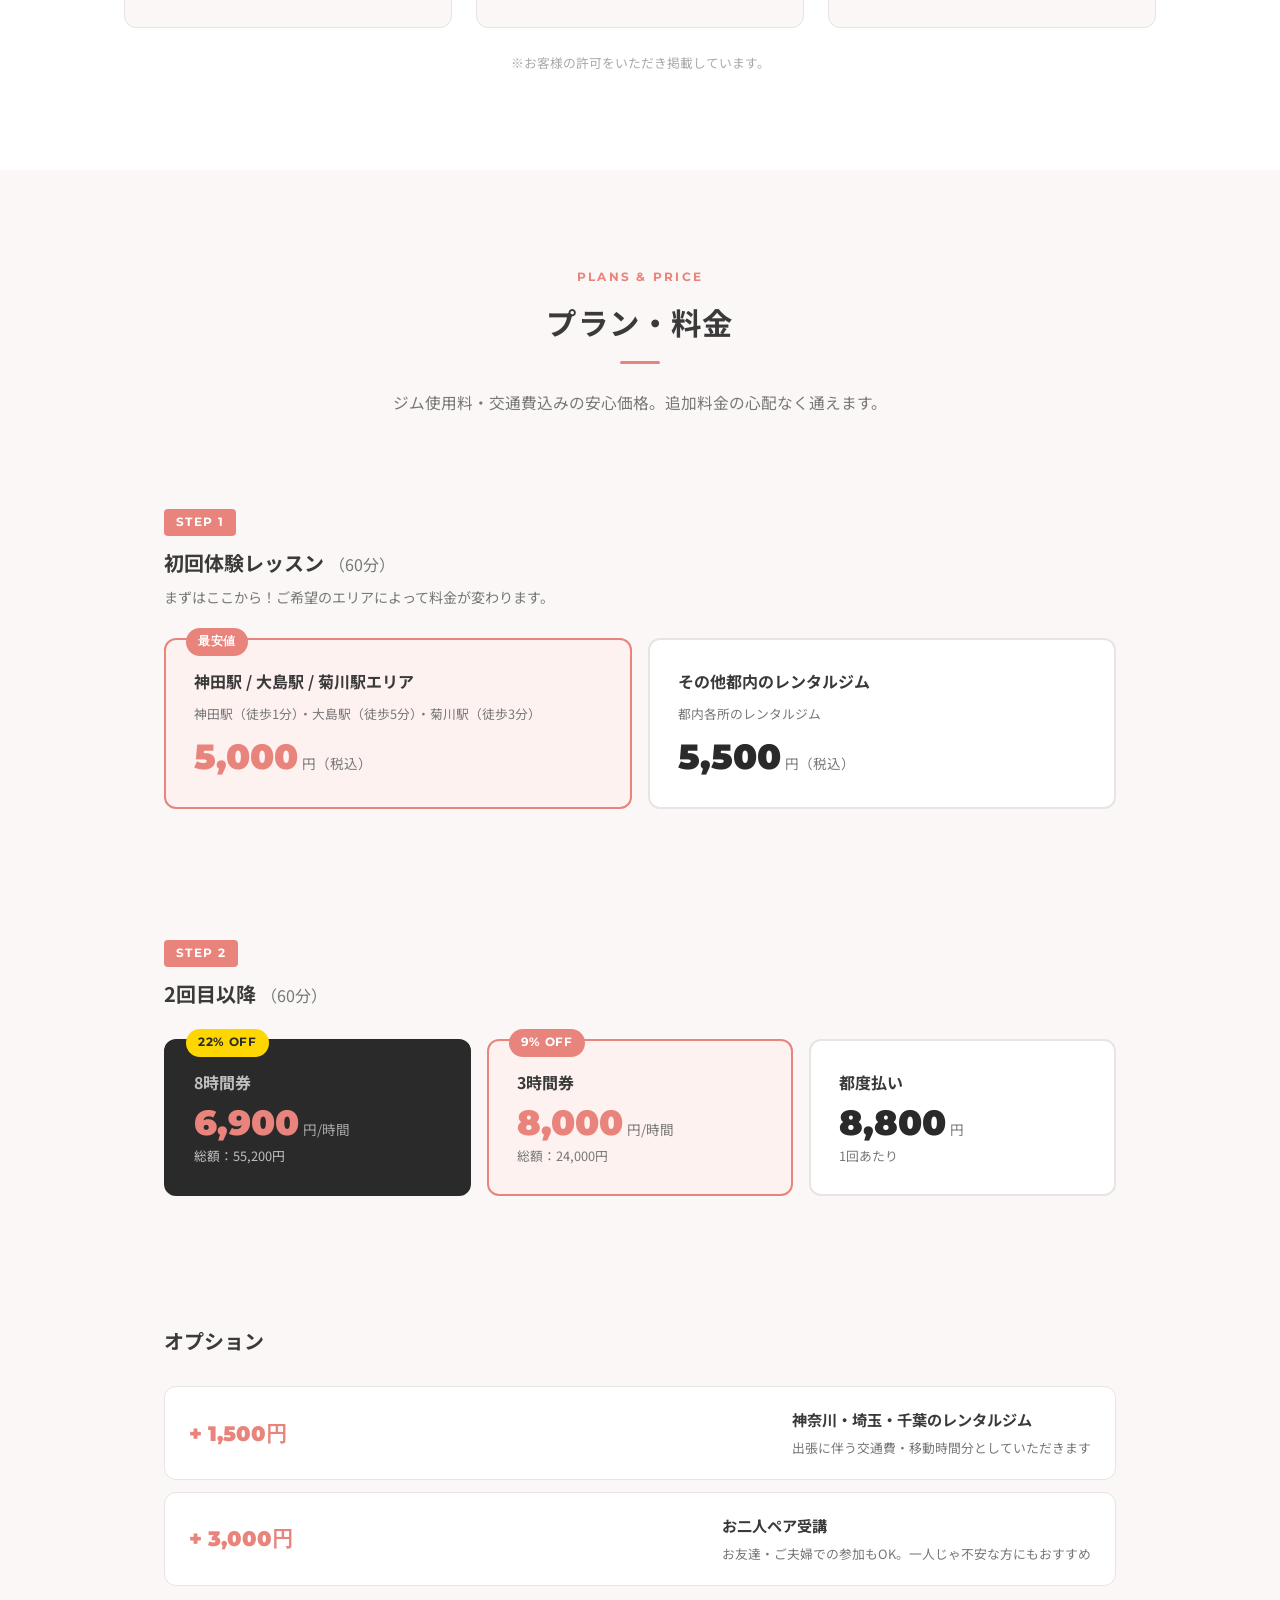
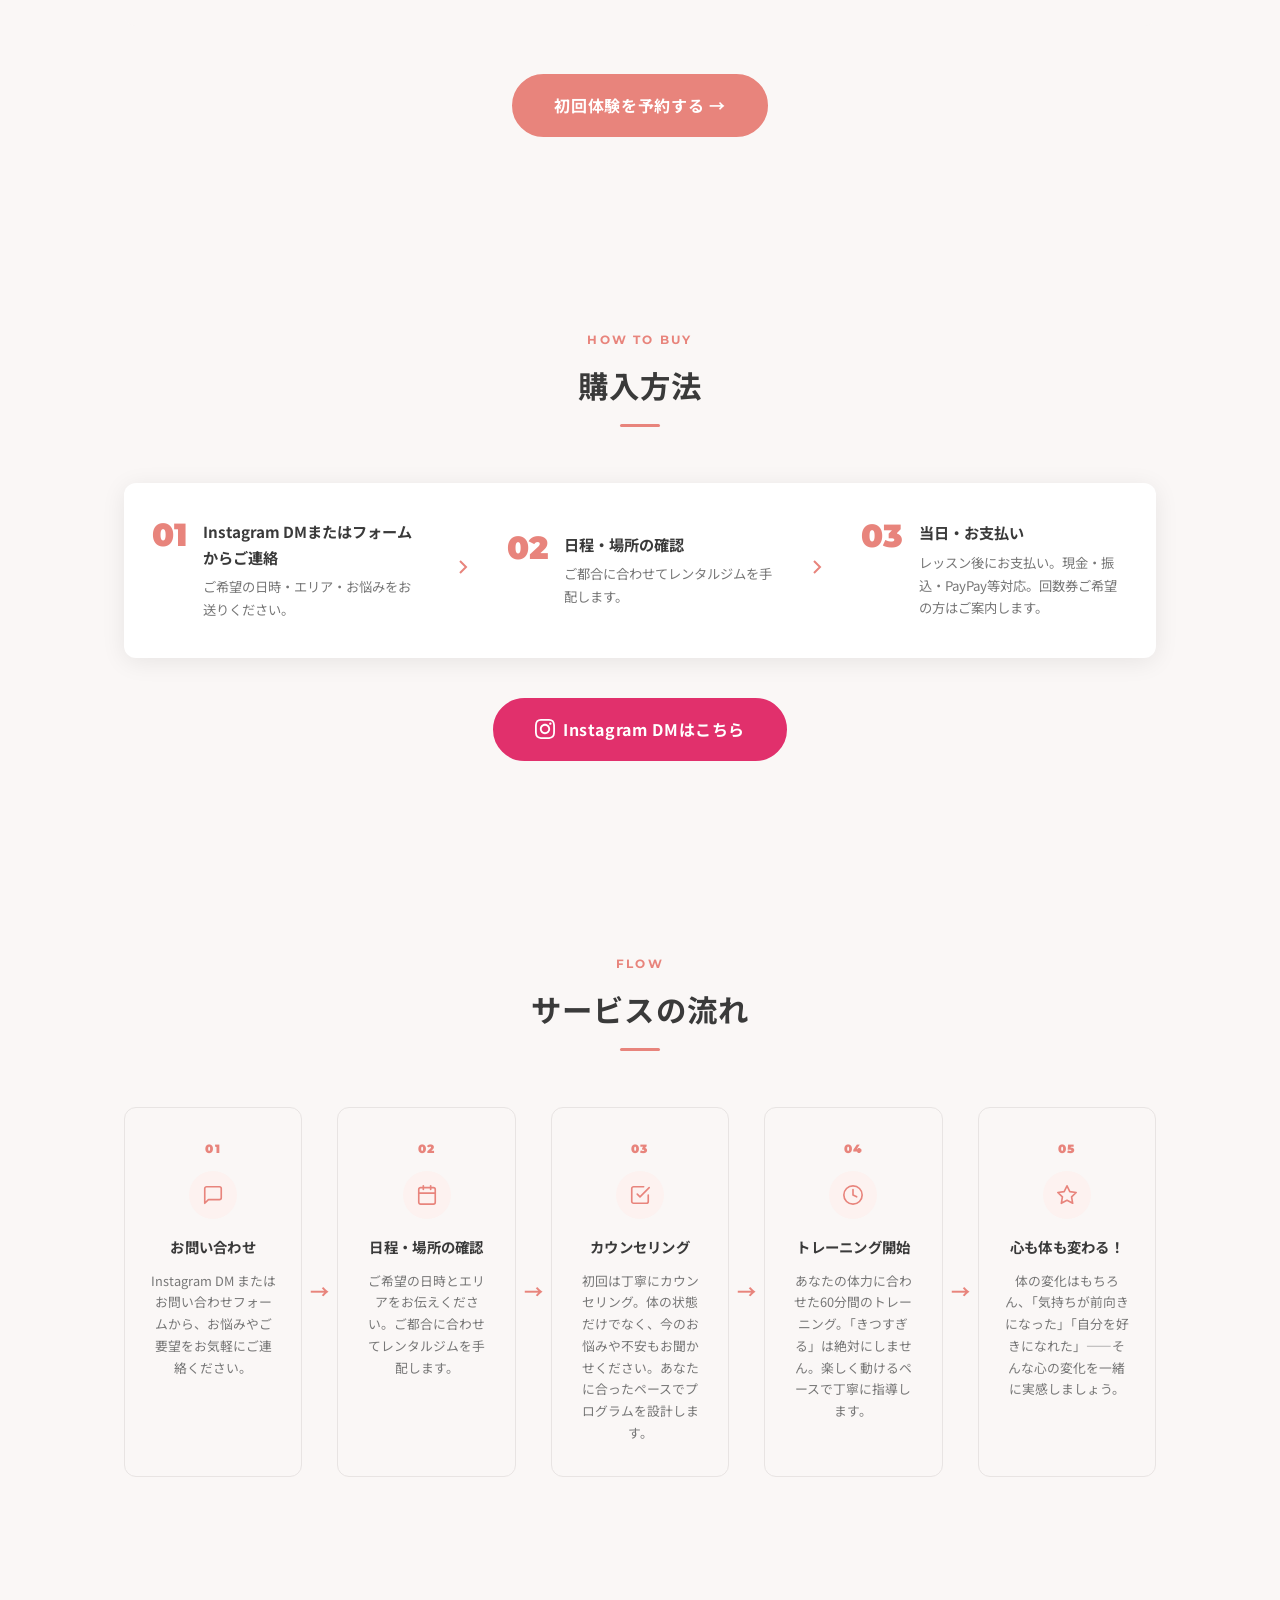
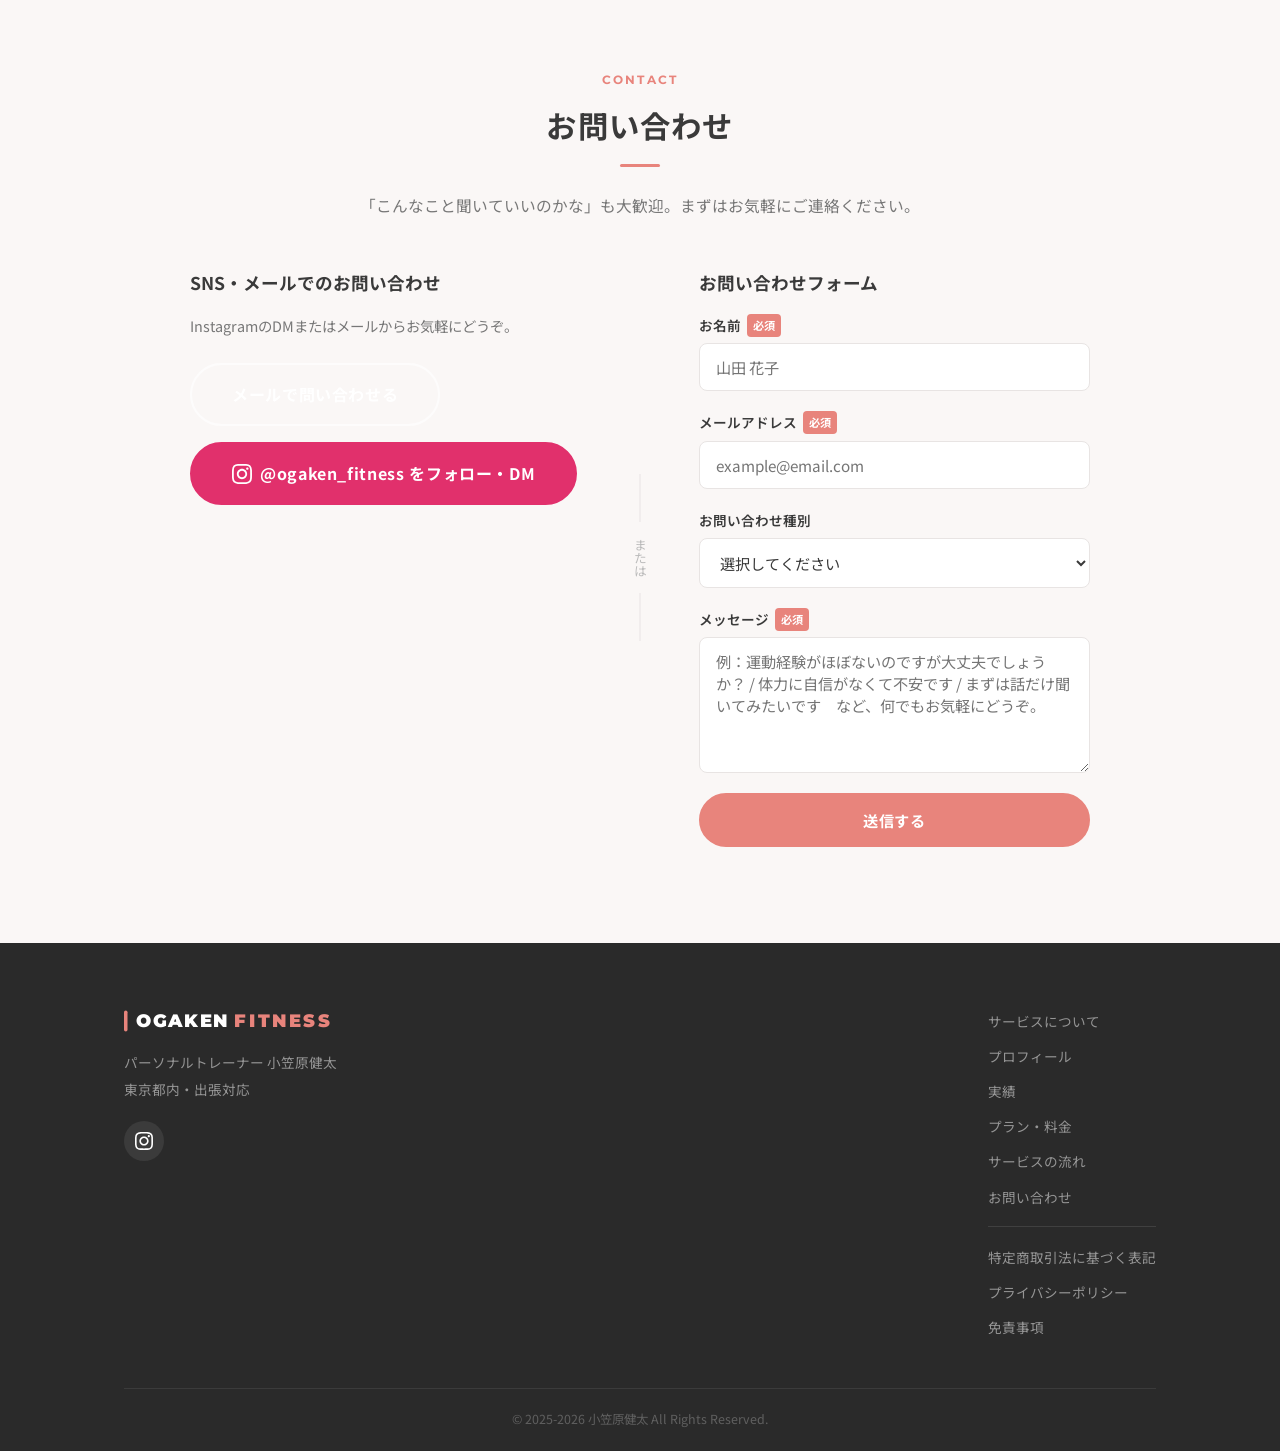
==== commit 653d4b59: "ロゴのドットセパレータ削除、OGAKEN-FITNESS間を詰める Co-Authored-By: Claude Opus 4.6 <noreply@anthropic.com>" ====
--- a/index.html
+++ b/index.html
@@ -22,10 +22,7 @@
           <rect x="0" y="4" width="4" height="24" rx="2" fill="#E8847C"/>
           <!-- OGAKEN text -->
           <text x="14" y="23" font-family="'Montserrat', sans-serif" font-weight="900" font-size="20" letter-spacing="1.5" fill="#ffffff">OGAKEN</text>
-          <!-- Separator dot -->
-          <circle cx="132" cy="20" r="2.5" fill="#E8847C"/>
-          <!-- FITNESS text -->
-          <text x="142" y="23" font-family="'Montserrat', sans-serif" font-weight="900" font-size="20" letter-spacing="3" fill="#E8847C">FITNESS</text>
+          <text x="126" y="23" font-family="'Montserrat', sans-serif" font-weight="900" font-size="20" letter-spacing="3" fill="#E8847C">FITNESS</text>
         </svg>
       </a>
       <nav class="header__nav" id="nav">
@@ -603,8 +600,7 @@
             <svg class="footer__logo-svg" viewBox="0 0 260 32" fill="none" xmlns="http://www.w3.org/2000/svg">
               <rect x="0" y="4" width="4" height="24" rx="2" fill="#E8847C"/>
               <text x="14" y="23" font-family="'Montserrat', sans-serif" font-weight="900" font-size="20" letter-spacing="1.5" fill="#ffffff">OGAKEN</text>
-              <circle cx="132" cy="20" r="2.5" fill="#E8847C"/>
-              <text x="142" y="23" font-family="'Montserrat', sans-serif" font-weight="900" font-size="20" letter-spacing="3" fill="#E8847C">FITNESS</text>
+              <text x="126" y="23" font-family="'Montserrat', sans-serif" font-weight="900" font-size="20" letter-spacing="3" fill="#E8847C">FITNESS</text>
             </svg>
           </a>
           <p>パーソナルトレーナー 小笠原健太</p>
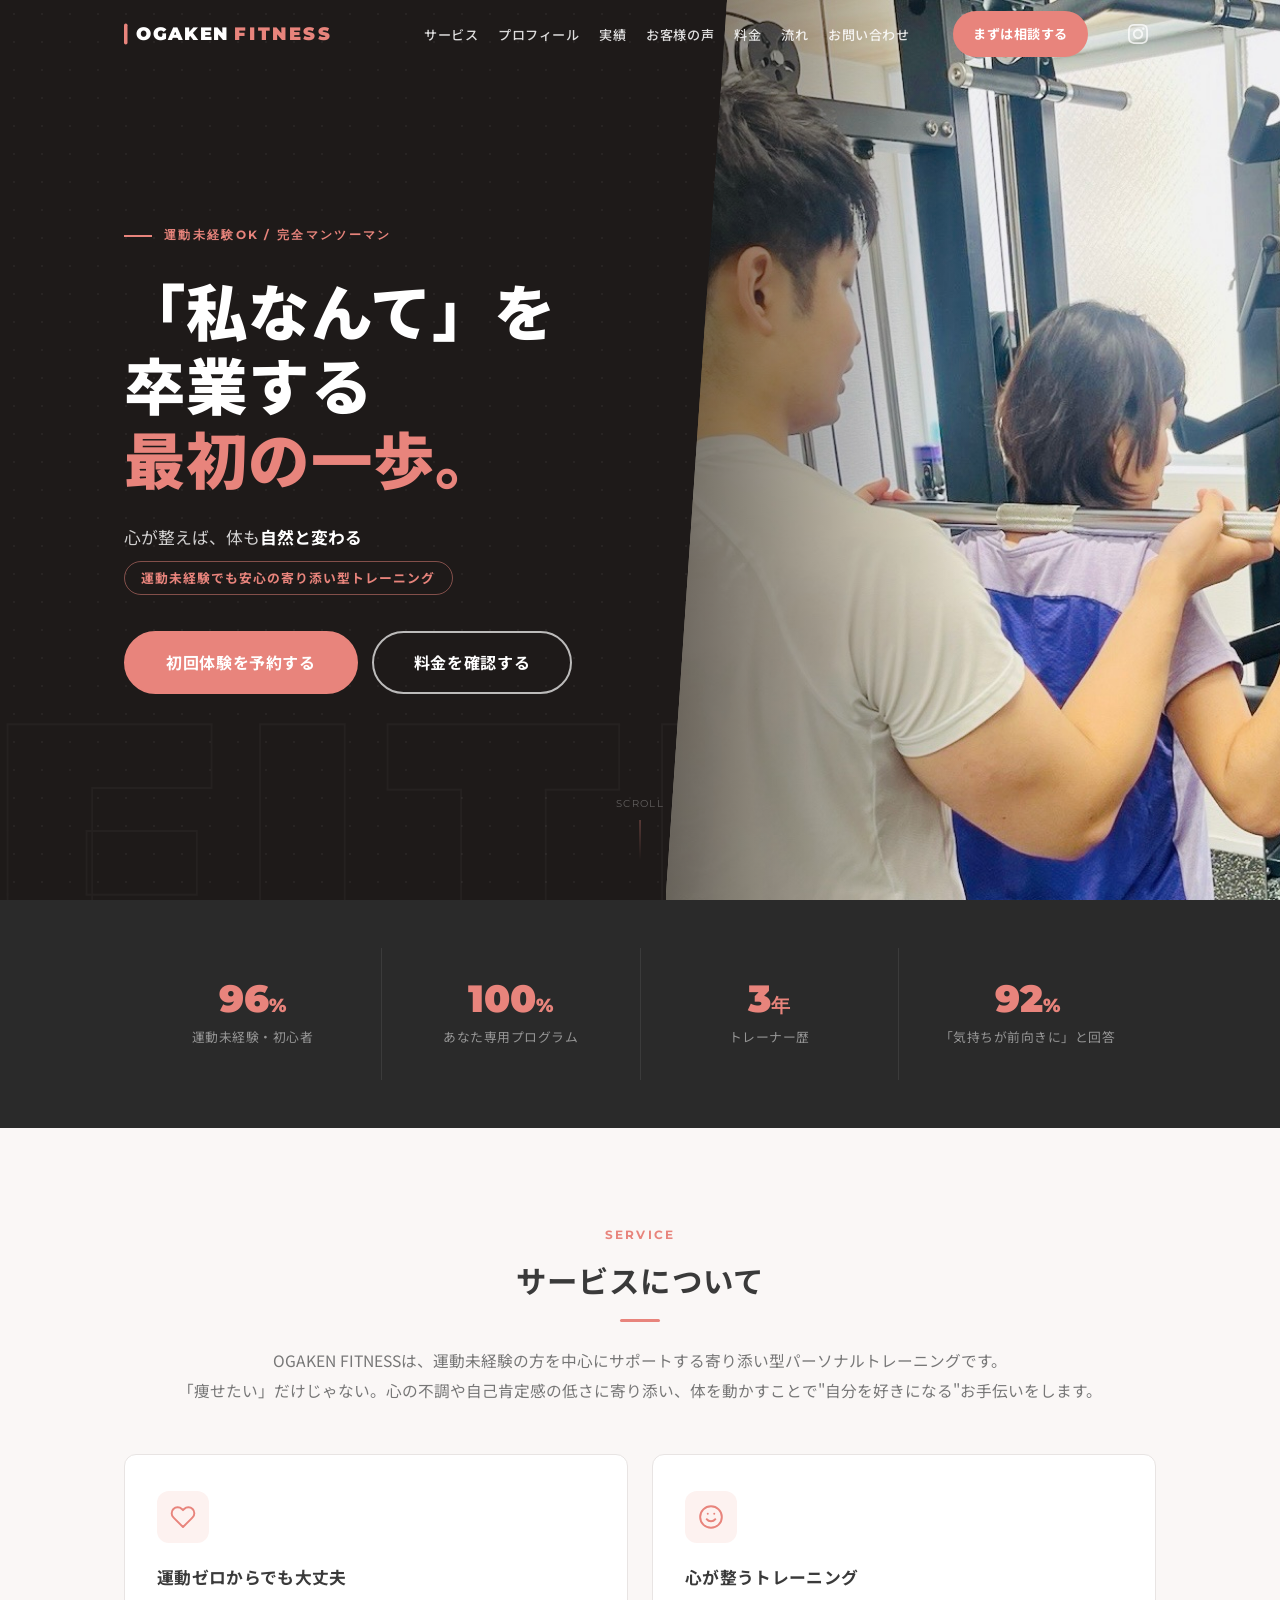
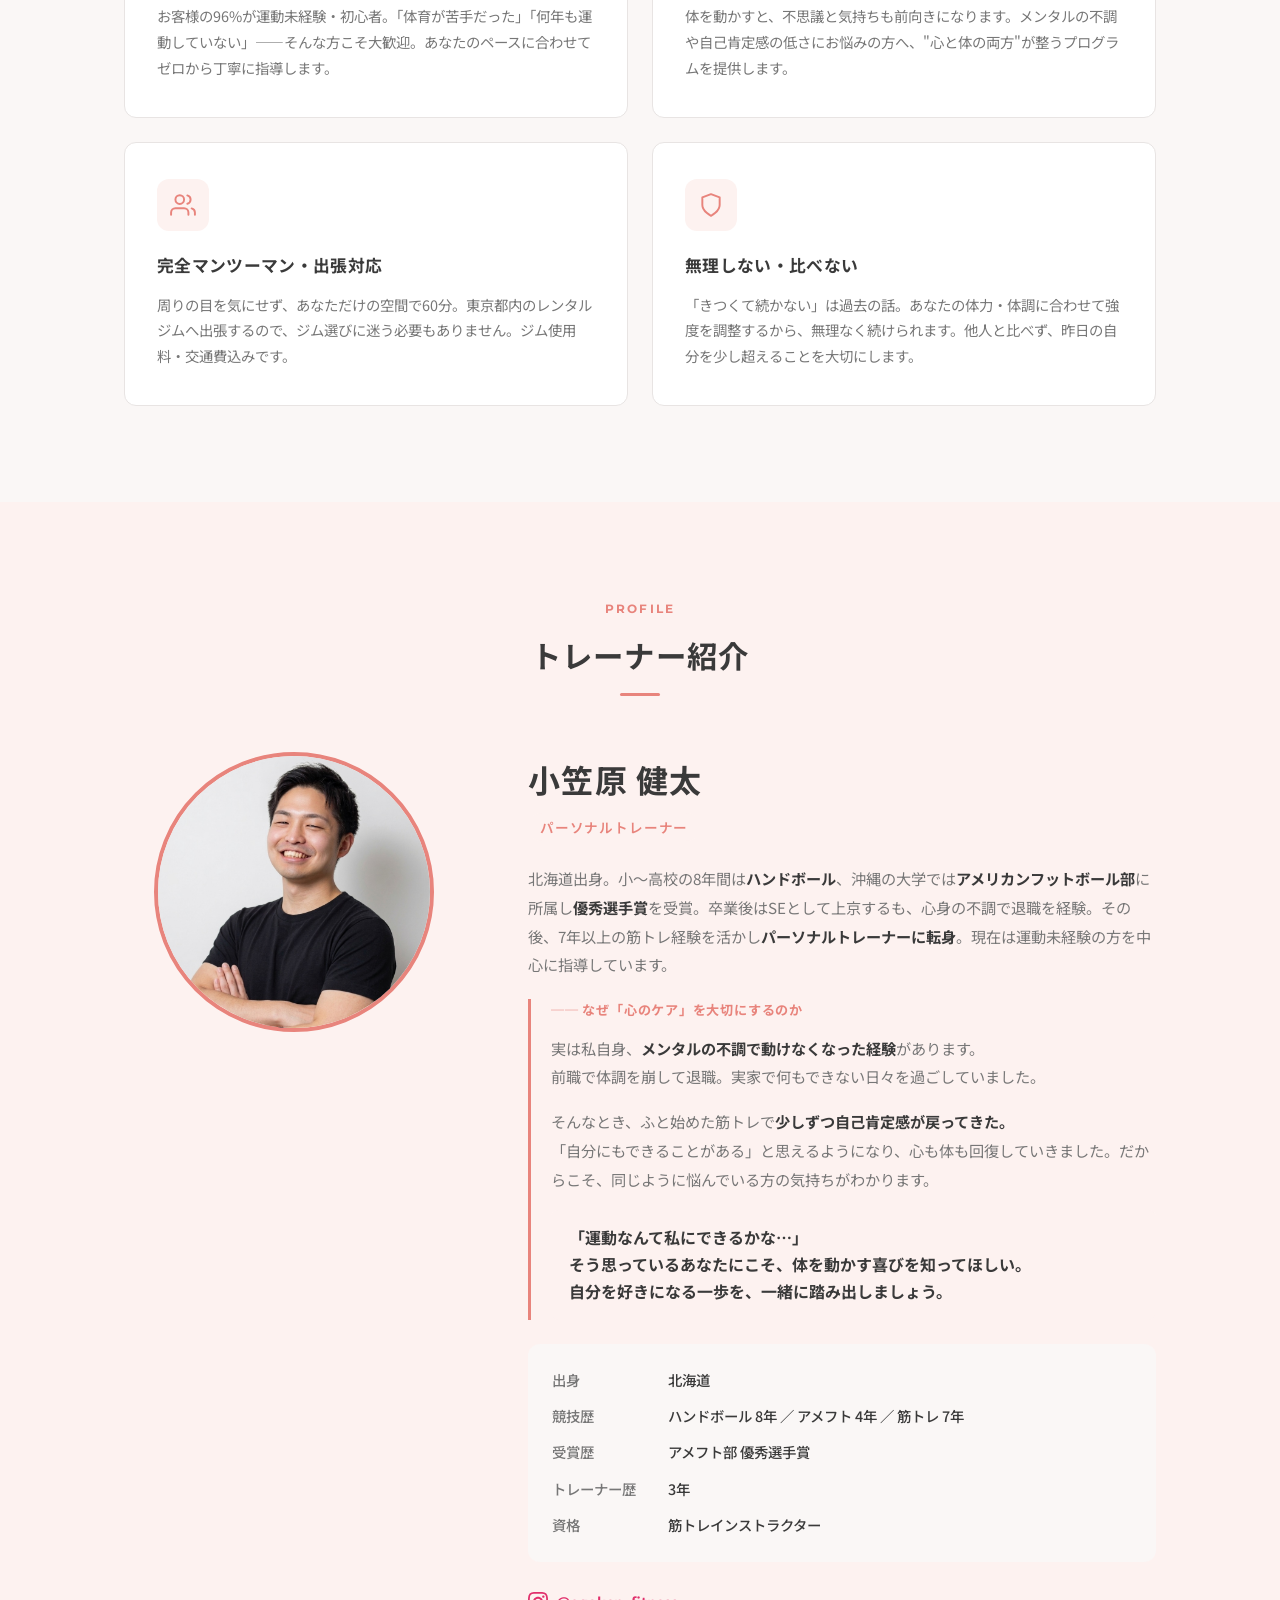
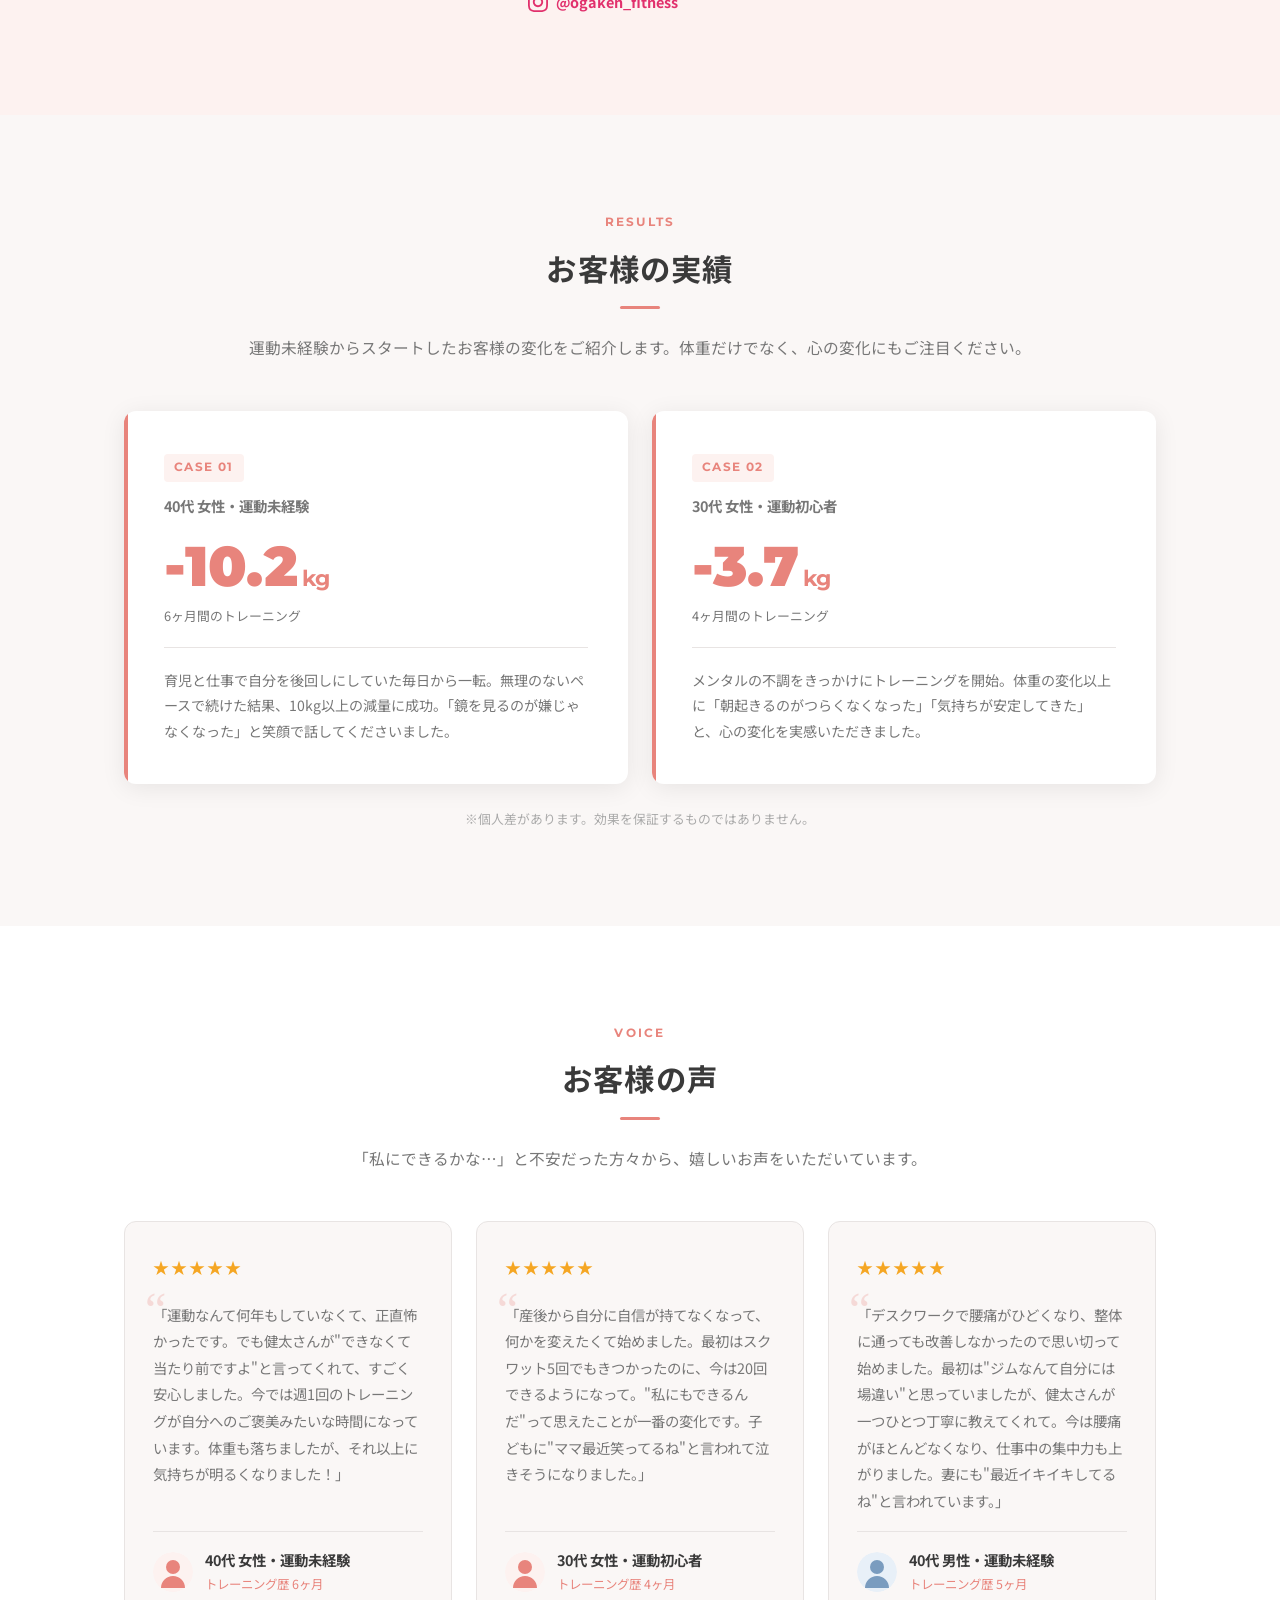
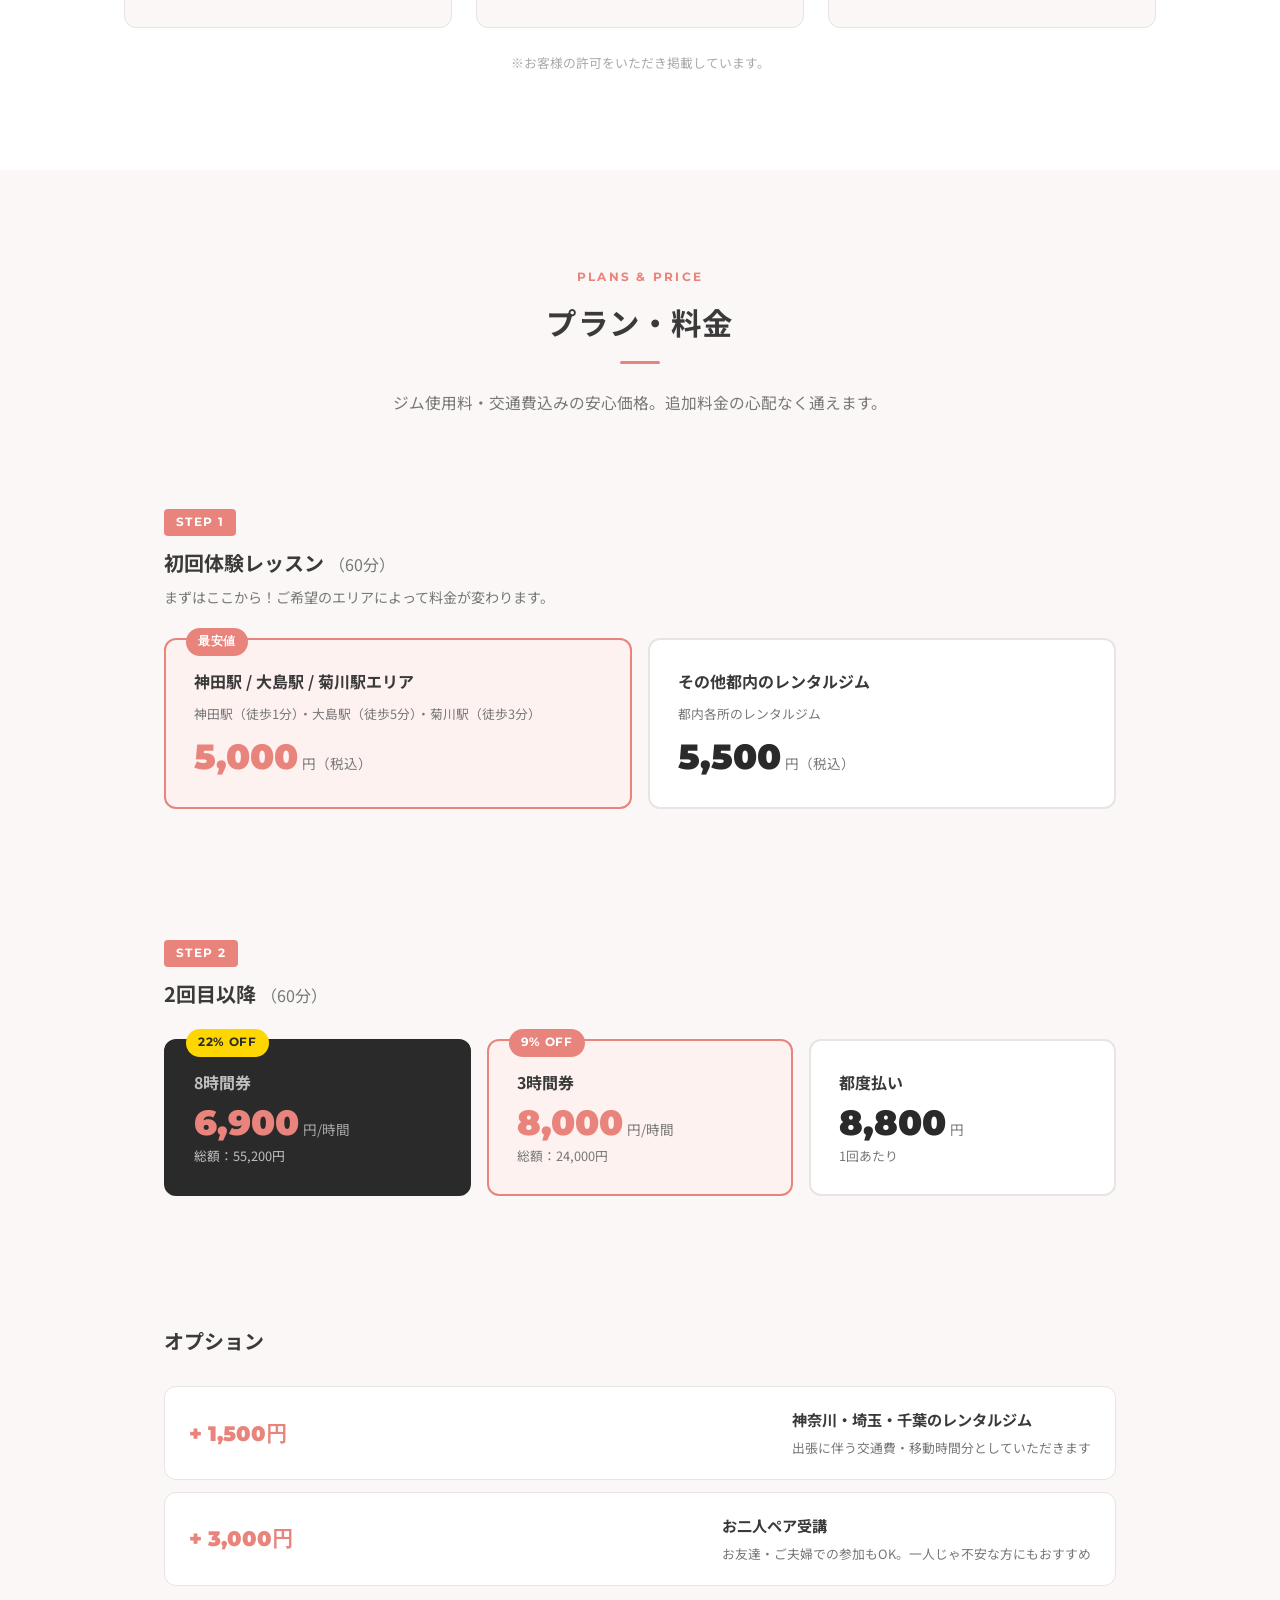
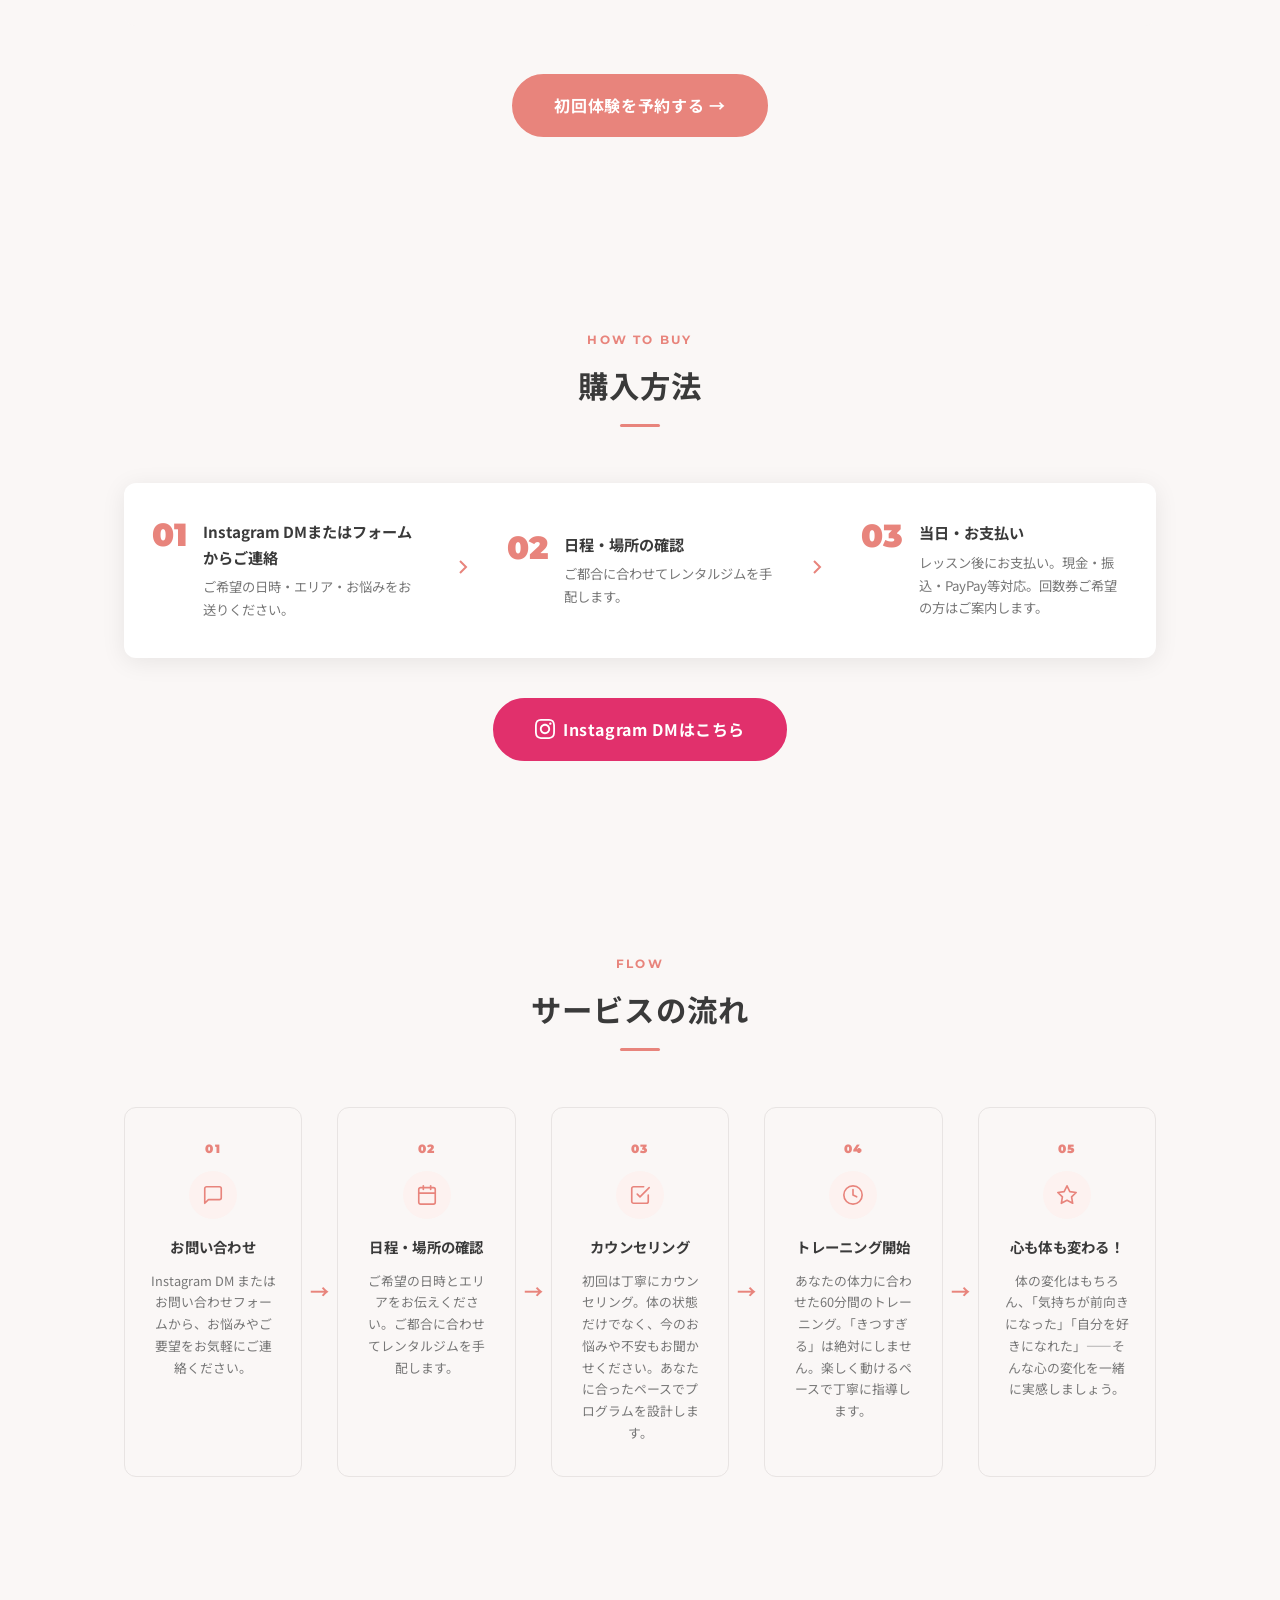
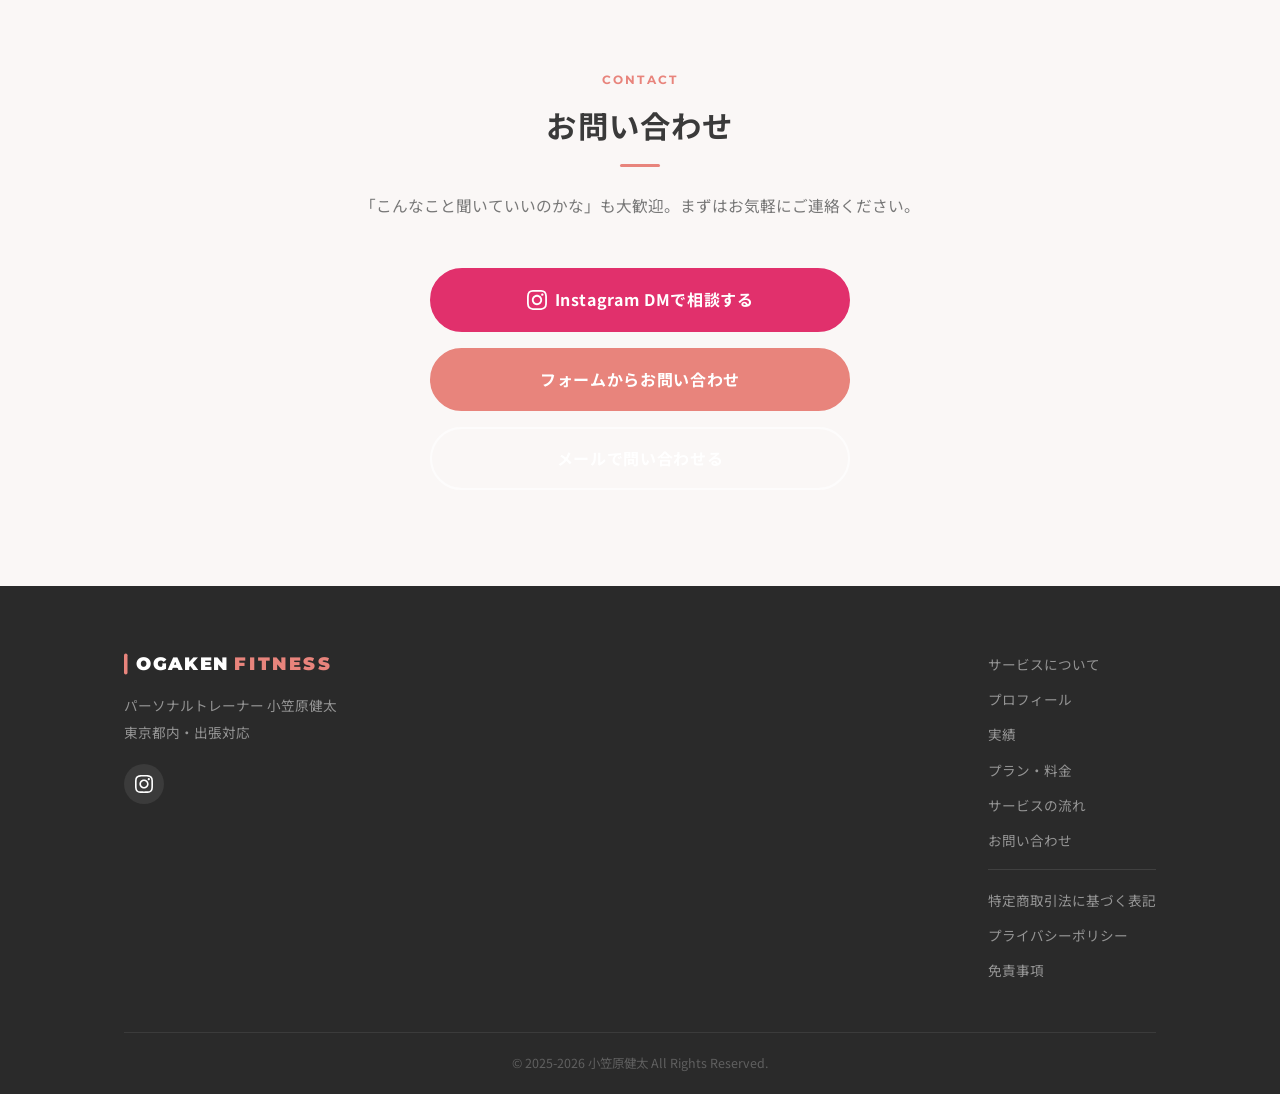
==== commit a2d095dd: "お問い合わせページを専用ページに分離、TOPページはボタンのみに簡素化 - contact.html新規作成（タブ切替式：初回体験予約/一般問い合わせ） - TOPページのフォームをInstagram" ====
--- a/index.html
+++ b/index.html
@@ -33,10 +33,10 @@
           <li><a href="#voice">お客様の声</a></li>
           <li><a href="#plans">料金</a></li>
           <li><a href="#flow">流れ</a></li>
-          <li><a href="#contact">お問い合わせ</a></li>
+          <li><a href="contact.html">お問い合わせ</a></li>
         </ul>
       </nav>
-      <a href="#contact" class="btn btn--primary header__cta">まずは相談する</a>
+      <a href="contact.html" class="btn btn--primary header__cta">まずは相談する</a>
       <a href="https://www.instagram.com/ogaken_fitness" target="_blank" rel="noopener noreferrer" class="header__ig" aria-label="Instagram">
         <svg viewBox="0 0 24 24" fill="currentColor"><path d="M12 2.163c3.204 0 3.584.012 4.85.07 3.252.148 4.771 1.691 4.919 4.919.058 1.265.069 1.645.069 4.849 0 3.205-.012 3.584-.069 4.849-.149 3.225-1.664 4.771-4.919 4.919-1.266.058-1.644.07-4.85.07-3.204 0-3.584-.012-4.849-.07-3.26-.149-4.771-1.699-4.919-4.92-.058-1.265-.07-1.644-.07-4.849 0-3.204.013-3.583.07-4.849.149-3.227 1.664-4.771 4.919-4.919 1.266-.057 1.645-.069 4.849-.069zm0-2.163c-3.259 0-3.667.014-4.947.072-4.358.2-6.78 2.618-6.98 6.98-.059 1.281-.073 1.689-.073 4.948 0 3.259.014 3.668.072 4.948.2 4.358 2.618 6.78 6.98 6.98 1.281.058 1.689.072 4.948.072 3.259 0 3.668-.014 4.948-.072 4.354-.2 6.782-2.618 6.979-6.98.059-1.28.073-1.689.073-4.948 0-3.259-.014-3.667-.072-4.947-.196-4.354-2.617-6.78-6.979-6.98-1.281-.059-1.69-.073-4.949-.073zm0 5.838c-3.403 0-6.162 2.759-6.162 6.162s2.759 6.163 6.162 6.163 6.162-2.759 6.162-6.163c0-3.403-2.759-6.162-6.162-6.162zm0 10.162c-2.209 0-4-1.79-4-4 0-2.209 1.791-4 4-4s4 1.791 4 4c0 2.21-1.791 4-4 4zm6.406-11.845c-.796 0-1.441.645-1.441 1.44s.645 1.44 1.441 1.44c.795 0 1.439-.645 1.439-1.44s-.644-1.44-1.439-1.44z"/></svg>
       </a>
@@ -56,9 +56,9 @@
       <li><a href="#voice" class="m-link">お客様の声</a></li>
       <li><a href="#plans" class="m-link">料金</a></li>
       <li><a href="#flow" class="m-link">サービスの流れ</a></li>
-      <li><a href="#contact" class="m-link">お問い合わせ</a></li>
+      <li><a href="contact.html" class="m-link">お問い合わせ</a></li>
     </ul>
-    <a href="#contact" class="btn btn--primary m-link" style="margin-top:2rem;display:block;text-align:center;">初回体験を予約する</a>
+    <a href="contact.html" class="btn btn--primary m-link" style="margin-top:2rem;display:block;text-align:center;">初回体験を予約する</a>
   </div>
   <div class="overlay" id="overlay"></div>
 
@@ -91,7 +91,7 @@
           <span class="hero__message-tag">運動未経験でも安心の寄り添い型トレーニング</span>
         </div>
         <div class="hero__actions fade-in delay-4">
-          <a href="#contact" class="btn btn--primary btn--lg">初回体験を予約する</a>
+          <a href="contact.html" class="btn btn--primary btn--lg">初回体験を予約する</a>
           <a href="#plans" class="btn btn--outline btn--lg">料金を確認する</a>
         </div>
       </div>
@@ -417,7 +417,7 @@
       </div>
 
       <div class="plans__cta fade-up">
-        <a href="#contact" class="btn btn--primary btn--lg">初回体験を予約する →</a>
+        <a href="contact.html" class="btn btn--primary btn--lg">初回体験を予約する →</a>
       </div>
     </div>
   </section>
@@ -541,52 +541,17 @@
         <h2 class="section-head__ja">お問い合わせ</h2>
       </div>
       <p class="section-lead">「こんなこと聞いていいのかな」も大歓迎。まずはお気軽にご連絡ください。</p>
-      <div class="contact__inner">
-        <div class="contact__sns fade-up">
-          <h3>SNS・メールでのお問い合わせ</h3>
-          <p>InstagramのDMまたはメールからお気軽にどうぞ。</p>
-          <a href="mailto:o.mnktr0211+biz@gmail.com" class="btn btn--outline btn--lg" style="margin-bottom:16px;">
-            メールで問い合わせる
-          </a>
-          <a href="https://www.instagram.com/ogaken_fitness" target="_blank" rel="noopener noreferrer" class="btn btn--instagram btn--lg">
-            <svg viewBox="0 0 24 24" fill="currentColor" aria-hidden="true"><path d="M12 2.163c3.204 0 3.584.012 4.85.07 3.252.148 4.771 1.691 4.919 4.919.058 1.265.069 1.645.069 4.849 0 3.205-.012 3.584-.069 4.849-.149 3.225-1.664 4.771-4.919 4.919-1.266.058-1.644.07-4.85.07-3.204 0-3.584-.012-4.849-.07-3.26-.149-4.771-1.699-4.919-4.92-.058-1.265-.07-1.644-.07-4.849 0-3.204.013-3.583.07-4.849.149-3.227 1.664-4.771 4.919-4.919 1.266-.057 1.645-.069 4.849-.069zm0-2.163c-3.259 0-3.667.014-4.947.072-4.358.2-6.78 2.618-6.98 6.98-.059 1.281-.073 1.689-.073 4.948 0 3.259.014 3.668.072 4.948.2 4.358 2.618 6.78 6.98 6.98 1.281.058 1.689.072 4.948.072 3.259 0 3.668-.014 4.948-.072 4.354-.2 6.782-2.618 6.979-6.98.059-1.28.073-1.689.073-4.948 0-3.259-.014-3.667-.072-4.947-.196-4.354-2.617-6.78-6.979-6.98-1.281-.059-1.69-.073-4.949-.073zm0 5.838c-3.403 0-6.162 2.759-6.162 6.162s2.759 6.163 6.162 6.163 6.162-2.759 6.162-6.163c0-3.403-2.759-6.162-6.162-6.162zm0 10.162c-2.209 0-4-1.79-4-4 0-2.209 1.791-4 4-4s4 1.791 4 4c0 2.21-1.791 4-4 4zm6.406-11.845c-.796 0-1.441.645-1.441 1.44s.645 1.44 1.441 1.44c.795 0 1.439-.645 1.439-1.44s-.644-1.44-1.439-1.44z"/></svg>
-            @ogaken_fitness をフォロー・DM
-          </a>
-        </div>
-        <div class="contact__divider fade-up delay-1"><span>または</span></div>
-        <div class="contact__form-wrap fade-up delay-2">
-          <h3>お問い合わせフォーム</h3>
-          <form class="contact-form" id="contactForm" action="https://formsubmit.co/o.mnktr0211+biz@gmail.com" method="POST">
-            <input type="hidden" name="_subject" value="【OGAKEN FITNESS】お問い合わせがありました">
-            <input type="hidden" name="_captcha" value="false">
-            <input type="hidden" name="_template" value="table">
-            <input type="text" name="_honey" style="display:none">
-            <input type="hidden" name="_next" value="https://ogaken5211.github.io/ogaken-fitness/thanks.html">
-            <div class="form-group">
-              <label for="name">お名前 <span class="required">必須</span></label>
-              <input type="text" id="name" name="name" placeholder="山田 花子" required autocomplete="name">
-            </div>
-            <div class="form-group">
-              <label for="email">メールアドレス <span class="required">必須</span></label>
-              <input type="email" id="email" name="email" placeholder="example@email.com" required autocomplete="email">
-            </div>
-            <div class="form-group">
-              <label for="subject">お問い合わせ種別</label>
-              <select id="subject" name="subject">
-                <option value="">選択してください</option>
-                <option value="初回体験レッスンの予約">初回体験レッスンの予約</option>
-                <option value="プラン・料金について">プラン・料金について</option>
-                <option value="対応エリアについて">対応エリアについて</option>
-                <option value="その他">その他</option>
-              </select>
-            </div>
-            <div class="form-group">
-              <label for="message">メッセージ <span class="required">必須</span></label>
-              <textarea id="message" name="message" rows="5" placeholder="例：運動経験がほぼないのですが大丈夫でしょうか？ / 体力に自信がなくて不安です / まずは話だけ聞いてみたいです　など、何でもお気軽にどうぞ。" required></textarea>
-            </div>
-            <button type="submit" class="btn btn--primary btn--full">送信する</button>
-          </form>
-        </div>
+      <div class="contact__buttons fade-up">
+        <a href="https://www.instagram.com/ogaken_fitness" target="_blank" rel="noopener noreferrer" class="btn btn--instagram btn--lg">
+          <svg viewBox="0 0 24 24" fill="currentColor" aria-hidden="true" width="20" height="20"><path d="M12 2.163c3.204 0 3.584.012 4.85.07 3.252.148 4.771 1.691 4.919 4.919.058 1.265.069 1.645.069 4.849 0 3.205-.012 3.584-.069 4.849-.149 3.225-1.664 4.771-4.919 4.919-1.266.058-1.644.07-4.85.07-3.204 0-3.584-.012-4.849-.07-3.26-.149-4.771-1.699-4.919-4.92-.058-1.265-.07-1.644-.07-4.849 0-3.204.013-3.583.07-4.849.149-3.227 1.664-4.771 4.919-4.919 1.266-.057 1.645-.069 4.849-.069zm0-2.163c-3.259 0-3.667.014-4.947.072-4.358.2-6.78 2.618-6.98 6.98-.059 1.281-.073 1.689-.073 4.948 0 3.259.014 3.668.072 4.948.2 4.358 2.618 6.78 6.98 6.98 1.281.058 1.689.072 4.948.072 3.259 0 3.668-.014 4.948-.072 4.354-.2 6.782-2.618 6.979-6.98.059-1.28.073-1.689.073-4.948 0-3.259-.014-3.667-.072-4.947-.196-4.354-2.617-6.78-6.979-6.98-1.281-.059-1.69-.073-4.949-.073zm0 5.838c-3.403 0-6.162 2.759-6.162 6.162s2.759 6.163 6.162 6.163 6.162-2.759 6.162-6.163c0-3.403-2.759-6.162-6.162-6.162zm0 10.162c-2.209 0-4-1.79-4-4 0-2.209 1.791-4 4-4s4 1.791 4 4c0 2.21-1.791 4-4 4zm6.406-11.845c-.796 0-1.441.645-1.441 1.44s.645 1.44 1.441 1.44c.795 0 1.439-.645 1.439-1.44s-.644-1.44-1.439-1.44z"/></svg>
+          Instagram DMで相談する
+        </a>
+        <a href="contact.html" class="btn btn--primary btn--lg">
+          フォームからお問い合わせ
+        </a>
+        <a href="mailto:o.mnktr0211+biz@gmail.com" class="btn btn--outline btn--lg">
+          メールで問い合わせる
+        </a>
       </div>
     </div>
   </section>
@@ -616,7 +581,7 @@
             <li><a href="#results">実績</a></li>
             <li><a href="#plans">プラン・料金</a></li>
             <li><a href="#flow">サービスの流れ</a></li>
-            <li><a href="#contact">お問い合わせ</a></li>
+            <li><a href="contact.html">お問い合わせ</a></li>
           </ul>
           <ul class="footer__legal">
             <li><a href="tokushoho.html">特定商取引法に基づく表記</a></li>
@@ -633,7 +598,7 @@
 
   <!-- Floating CTA -->
   <div class="float-cta" id="floatCta" aria-hidden="true">
-    <a href="#contact" class="btn btn--primary">まずは気軽に相談する</a>
+    <a href="contact.html" class="btn btn--primary">まずは気軽に相談する</a>
   </div>
 
   <script src="script.js"></script>
--- a/style.css
+++ b/style.css
@@ -1125,6 +1125,18 @@
    CONTACT
    ============================================= */
 .contact { background: var(--clr-bg); }
+.contact__buttons {
+  display: flex;
+  flex-direction: column;
+  align-items: center;
+  gap: 16px;
+  max-width: 420px;
+  margin: 0 auto;
+}
+.contact__buttons .btn {
+  width: 100%;
+  justify-content: center;
+}
 .contact__inner {
   display: grid;
   grid-template-columns: 1fr auto 1fr;
@@ -1475,3 +1487,193 @@
     padding: 4px 16px 12px;
   }
 }
+
+/* ---------- Contact Page ---------- */
+.contact-page {
+  padding: 120px 0 80px;
+  background: var(--clr-bg);
+  min-height: 100vh;
+}
+.contact-page__title {
+  text-align: center;
+  font-size: 1.8rem;
+  font-weight: 700;
+  color: var(--clr-dark);
+  margin-bottom: 16px;
+}
+.contact-page__lead {
+  text-align: center;
+  color: var(--clr-sub);
+  font-size: .95rem;
+  line-height: 1.9;
+  margin-bottom: 40px;
+}
+
+/* Tabs */
+.contact-page__selector {
+  margin-bottom: 32px;
+}
+.contact-page__selector-label {
+  font-size: .95rem;
+  font-weight: 500;
+  color: var(--clr-dark);
+  margin-bottom: 12px;
+  text-align: center;
+}
+.contact-page__tabs {
+  display: flex;
+  gap: 12px;
+  max-width: 600px;
+  margin: 0 auto;
+}
+.contact-tab {
+  flex: 1;
+  display: flex;
+  align-items: center;
+  justify-content: center;
+  gap: 8px;
+  padding: 16px 12px;
+  font-size: .9rem;
+  font-weight: 600;
+  color: var(--clr-sub);
+  background: var(--clr-white);
+  border: 2px solid var(--clr-border);
+  border-radius: var(--radius);
+  transition: var(--transition);
+  cursor: pointer;
+}
+.contact-tab:hover {
+  border-color: var(--clr-main);
+  color: var(--clr-main);
+}
+.contact-tab.active {
+  border-color: var(--clr-main);
+  background: var(--clr-main-l);
+  color: var(--clr-main);
+}
+.contact-tab svg {
+  flex-shrink: 0;
+}
+
+/* Form wrap */
+.contact-page__form-wrap {
+  max-width: 600px;
+  margin: 0 auto;
+  background: var(--clr-white);
+  border-radius: var(--radius);
+  padding: 40px;
+  box-shadow: var(--shadow);
+}
+
+/* Radio group */
+.form-radio-group {
+  display: flex;
+  flex-direction: column;
+  gap: 10px;
+}
+.form-radio {
+  display: flex;
+  align-items: center;
+  gap: 8px;
+  font-size: .95rem;
+  color: var(--clr-text);
+  cursor: pointer;
+}
+.form-radio input[type="radio"] {
+  width: 18px;
+  height: 18px;
+  accent-color: var(--clr-main);
+  cursor: pointer;
+}
+
+/* Date group */
+.form-date-group {
+  display: flex;
+  gap: 12px;
+}
+.form-date-group input,
+.form-date-group select {
+  flex: 1;
+  padding: 12px 14px;
+  font-size: .95rem;
+  font-family: var(--ff-ja);
+  border: 1px solid var(--clr-border);
+  border-radius: 8px;
+  background: var(--clr-white);
+  color: var(--clr-text);
+  transition: var(--transition);
+}
+.form-date-group input:focus,
+.form-date-group select:focus {
+  outline: none;
+  border-color: var(--clr-main);
+  box-shadow: 0 0 0 3px rgba(232,132,124,.15);
+}
+
+/* Checkbox */
+.form-checkbox {
+  display: flex;
+  align-items: center;
+  gap: 8px;
+  font-size: .9rem;
+  color: var(--clr-text);
+  cursor: pointer;
+}
+.form-checkbox input[type="checkbox"] {
+  width: 18px;
+  height: 18px;
+  accent-color: var(--clr-main);
+  cursor: pointer;
+}
+.form-checkbox a {
+  color: var(--clr-main);
+  text-decoration: underline;
+}
+
+/* Optional badge */
+.optional {
+  display: inline-block;
+  background: var(--clr-border);
+  color: var(--clr-sub);
+  font-size: .7rem;
+  font-weight: 600;
+  padding: 2px 8px;
+  border-radius: 4px;
+  margin-left: 4px;
+  vertical-align: middle;
+}
+
+/* Other contact methods */
+.contact-page__other {
+  max-width: 600px;
+  margin: 40px auto 0;
+  text-align: center;
+}
+.contact-page__other > p {
+  font-size: .9rem;
+  color: var(--clr-sub);
+  margin-bottom: 16px;
+}
+.contact-page__other-buttons {
+  display: flex;
+  gap: 12px;
+  justify-content: center;
+}
+.contact-page__other-buttons .btn {
+  flex: 1;
+  max-width: 240px;
+  justify-content: center;
+}
+
+/* Contact page responsive */
+@media (max-width: 600px) {
+  .contact-page { padding: 90px 0 60px; }
+  .contact-page__title { font-size: 1.4rem; }
+  .contact-page__lead { font-size: .85rem; }
+  .contact-page__lead br { display: none; }
+  .contact-page__tabs { flex-direction: column; }
+  .contact-page__form-wrap { padding: 24px 16px; }
+  .form-date-group { flex-direction: column; }
+  .contact-page__other-buttons { flex-direction: column; align-items: center; }
+  .contact-page__other-buttons .btn { max-width: 100%; width: 100%; }
+}
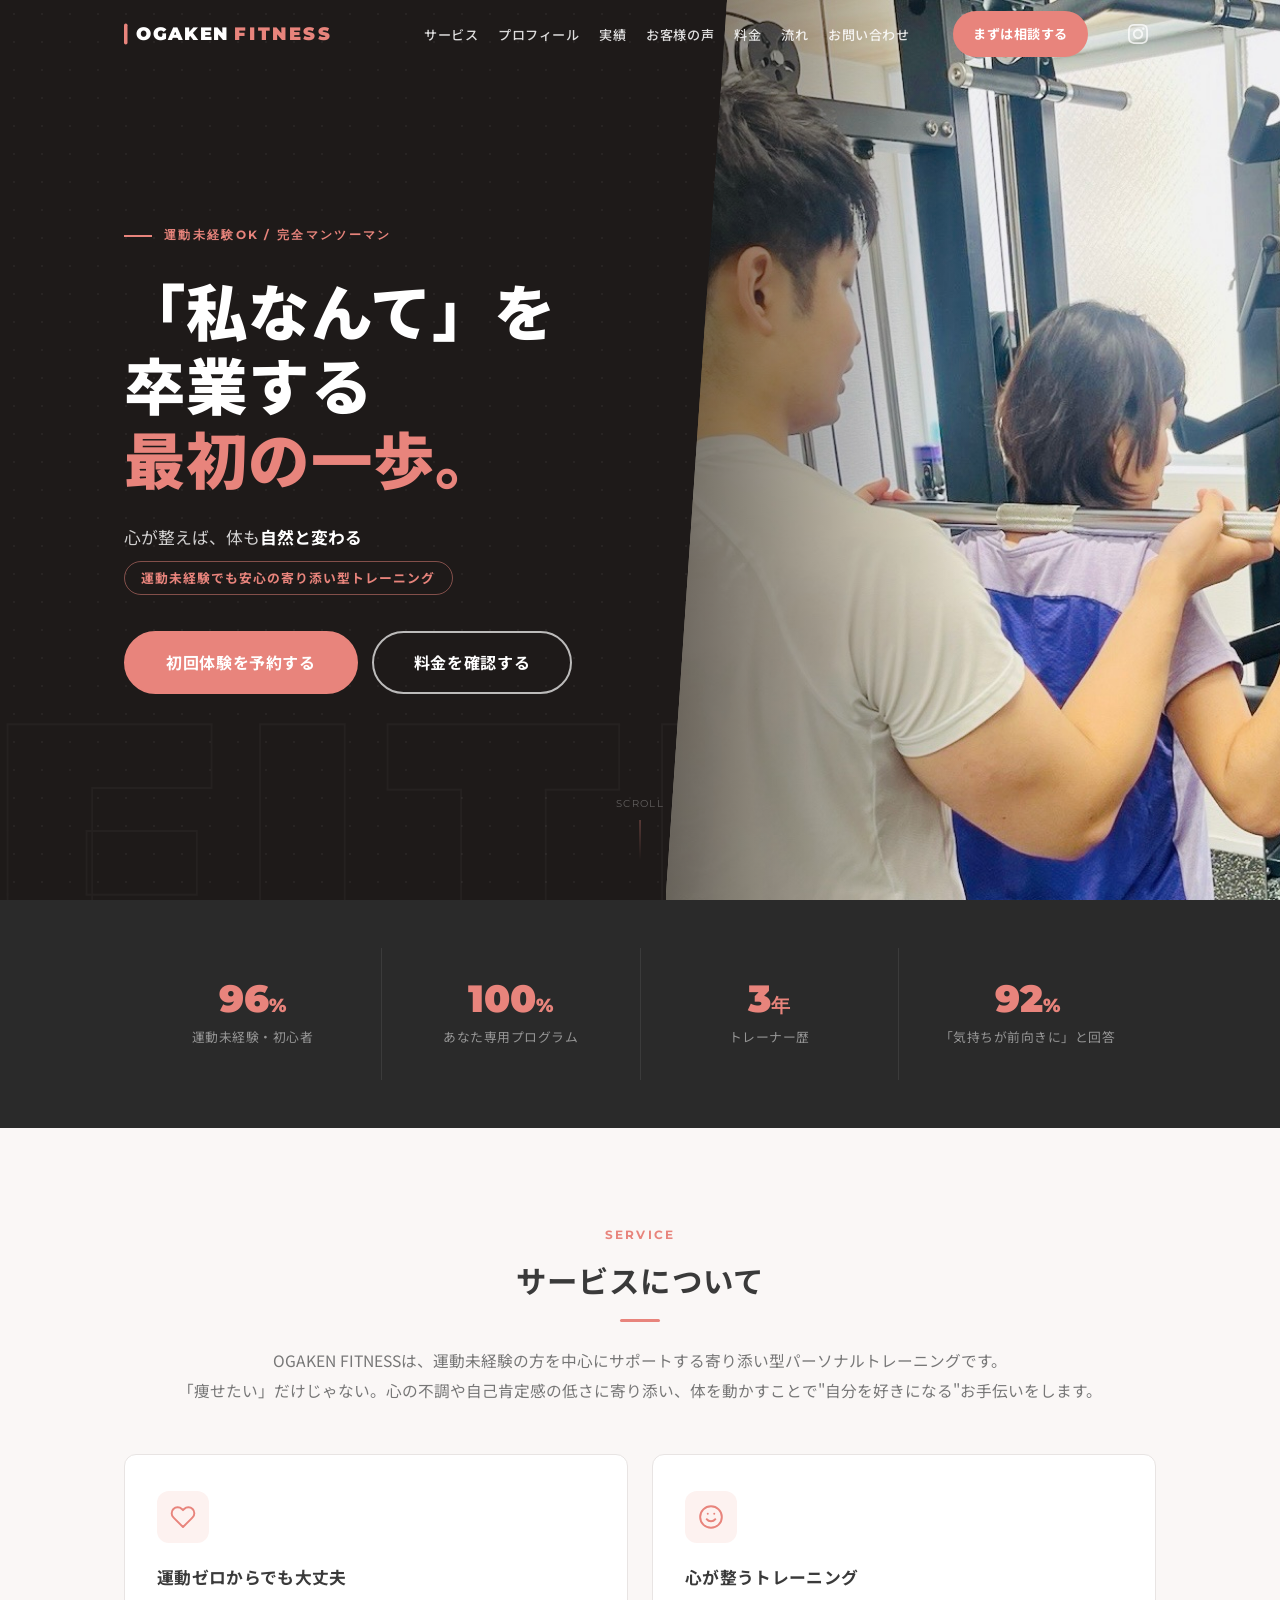
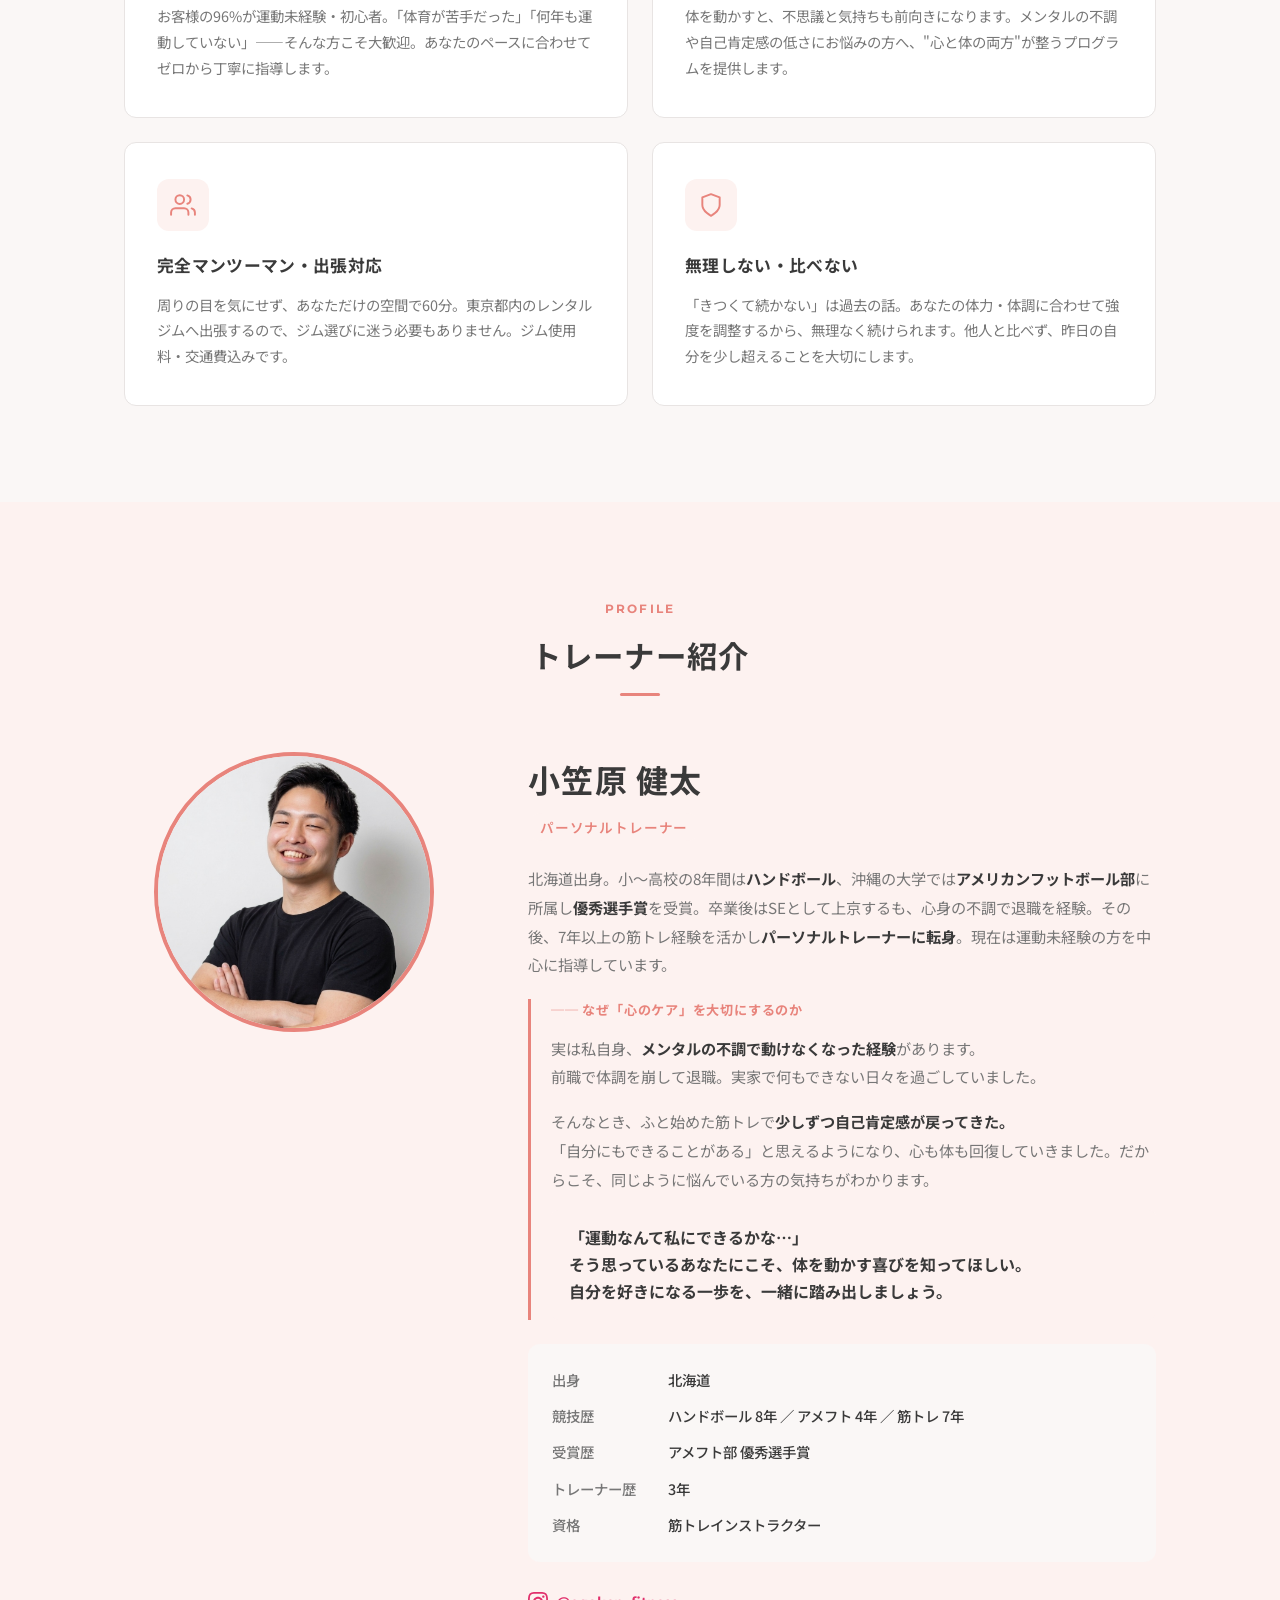
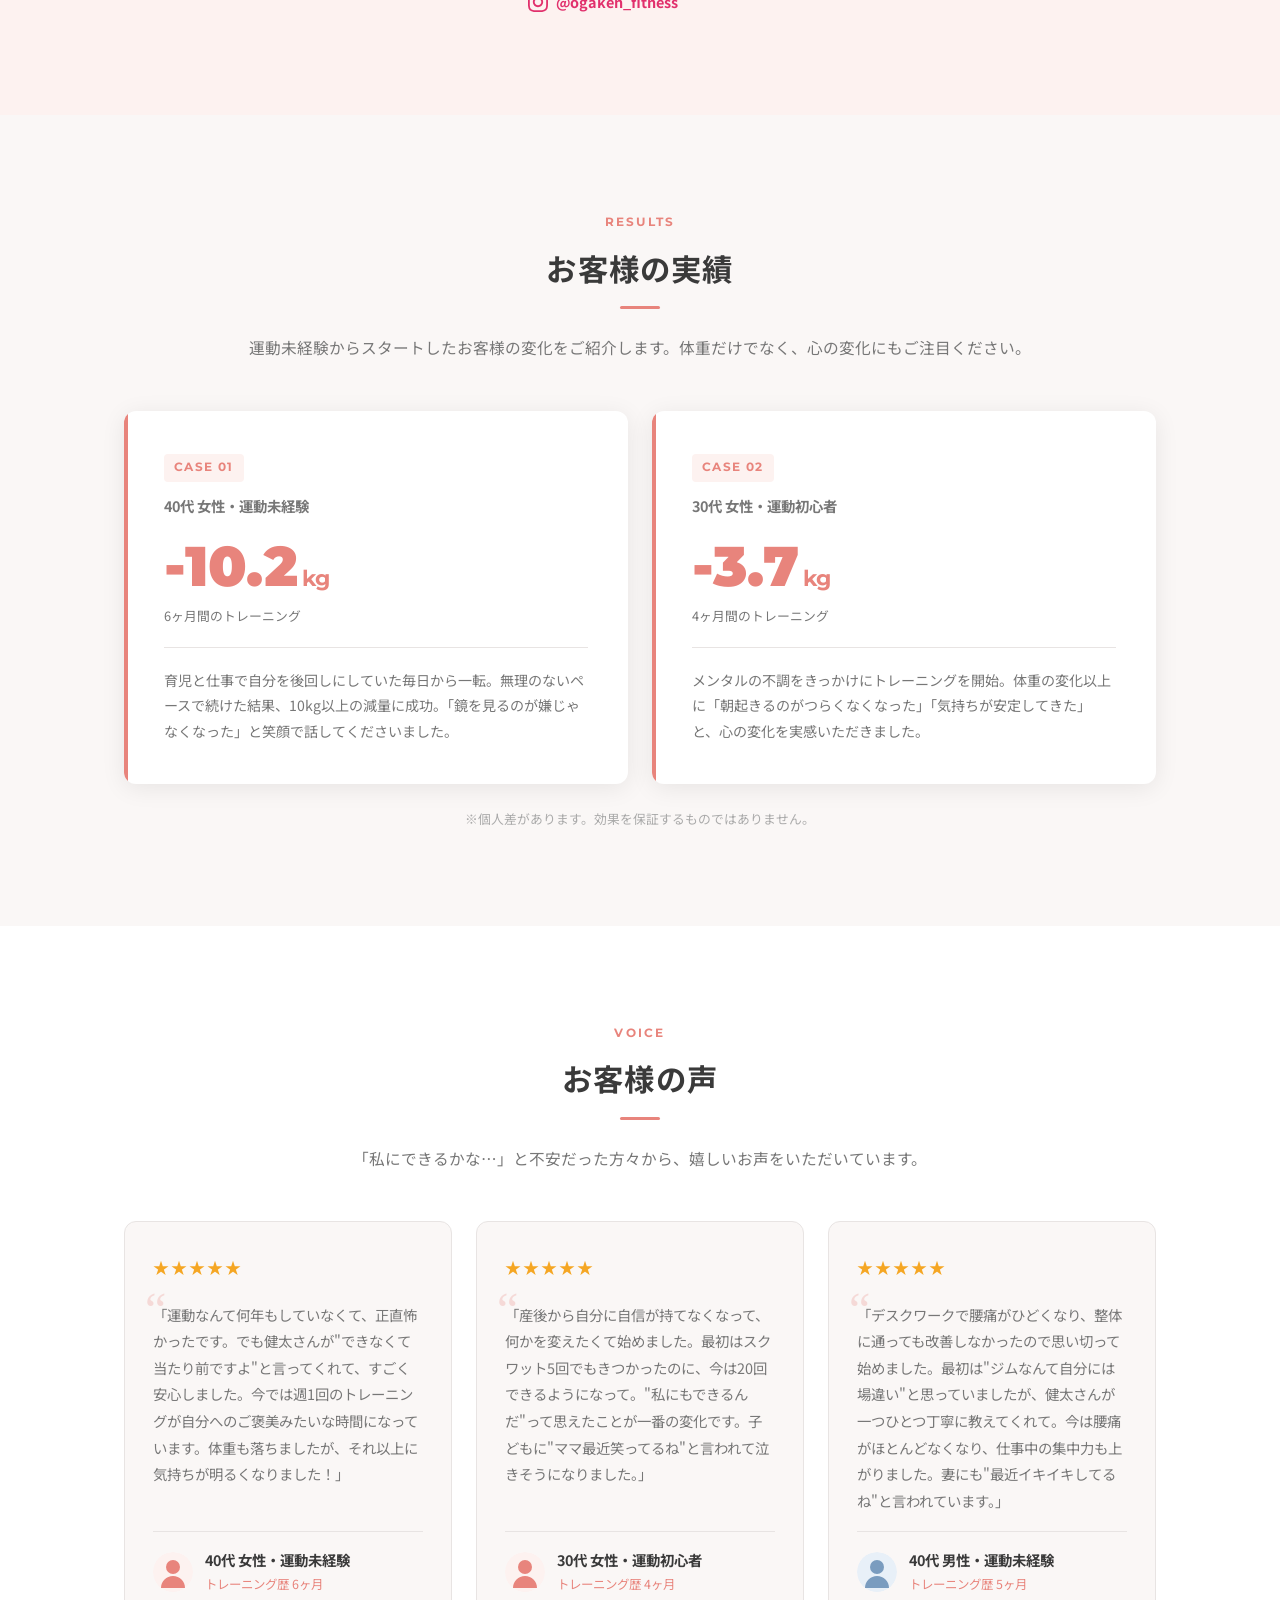
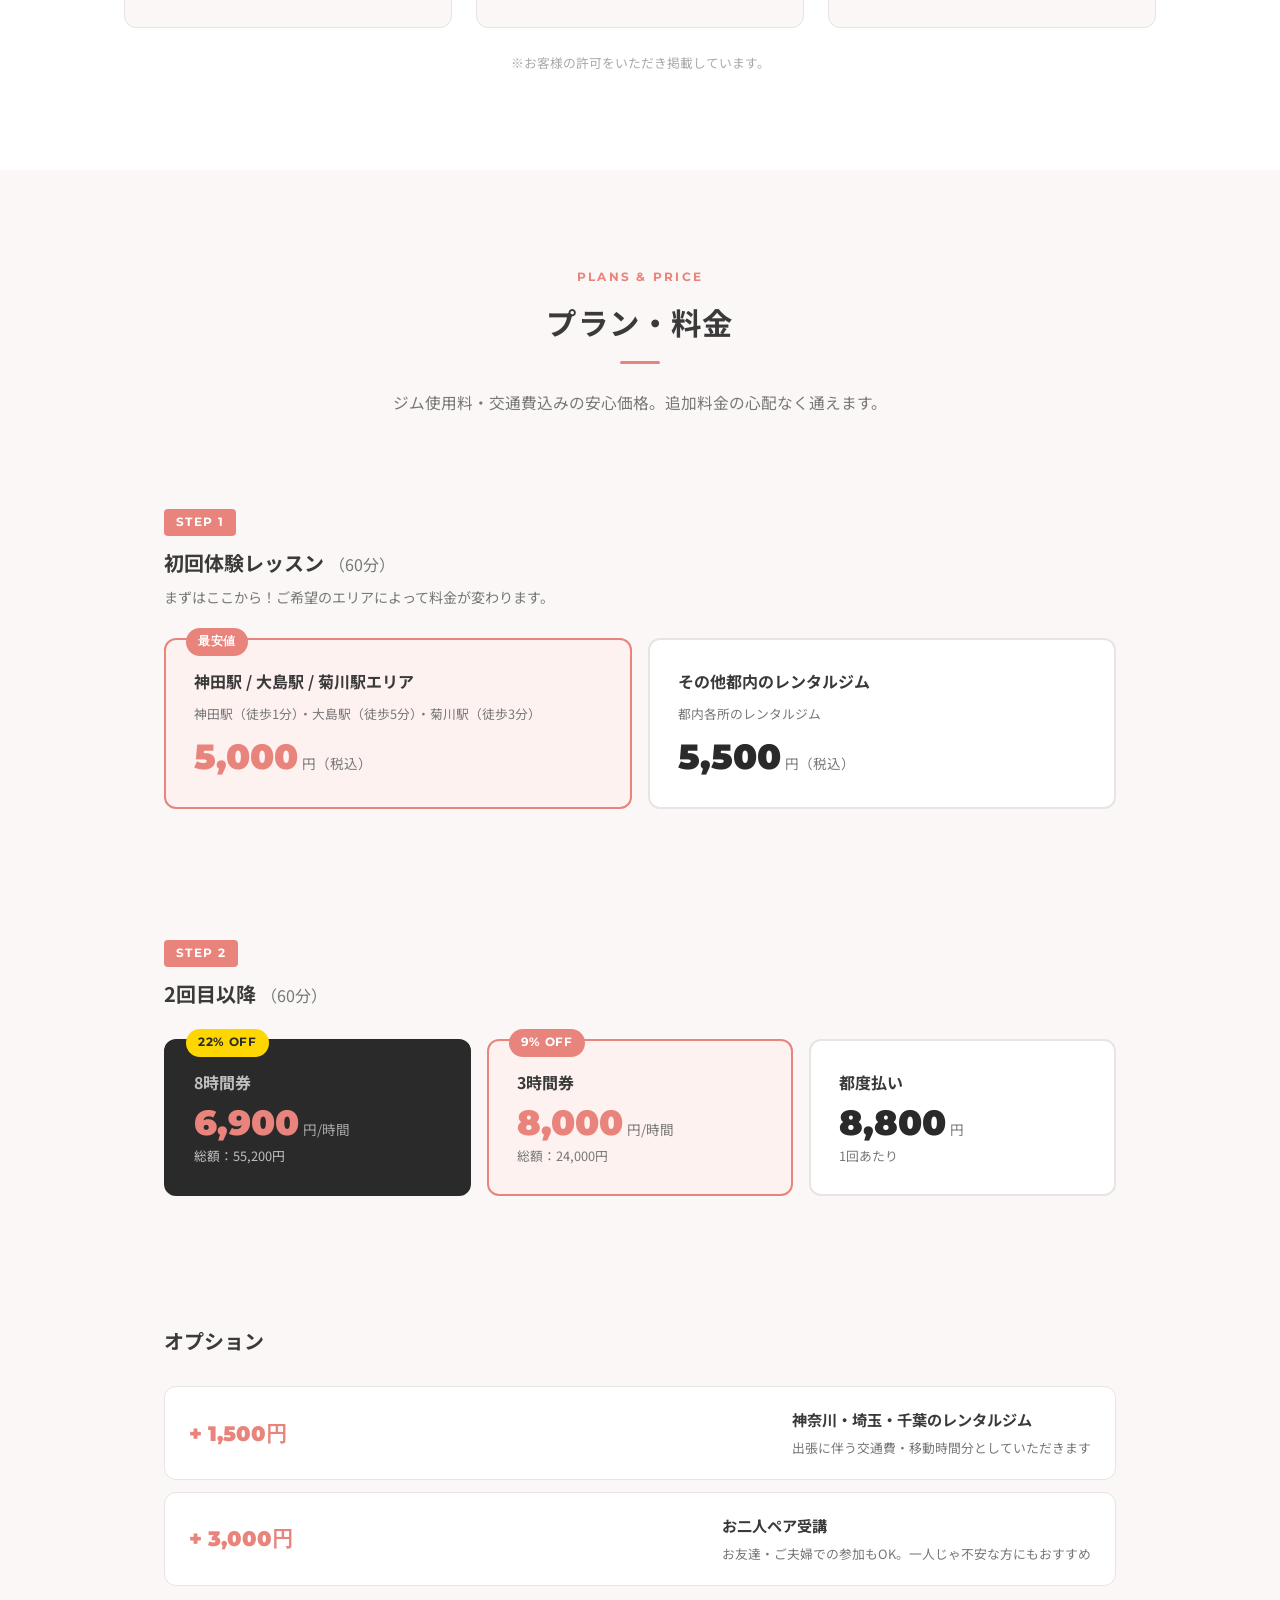
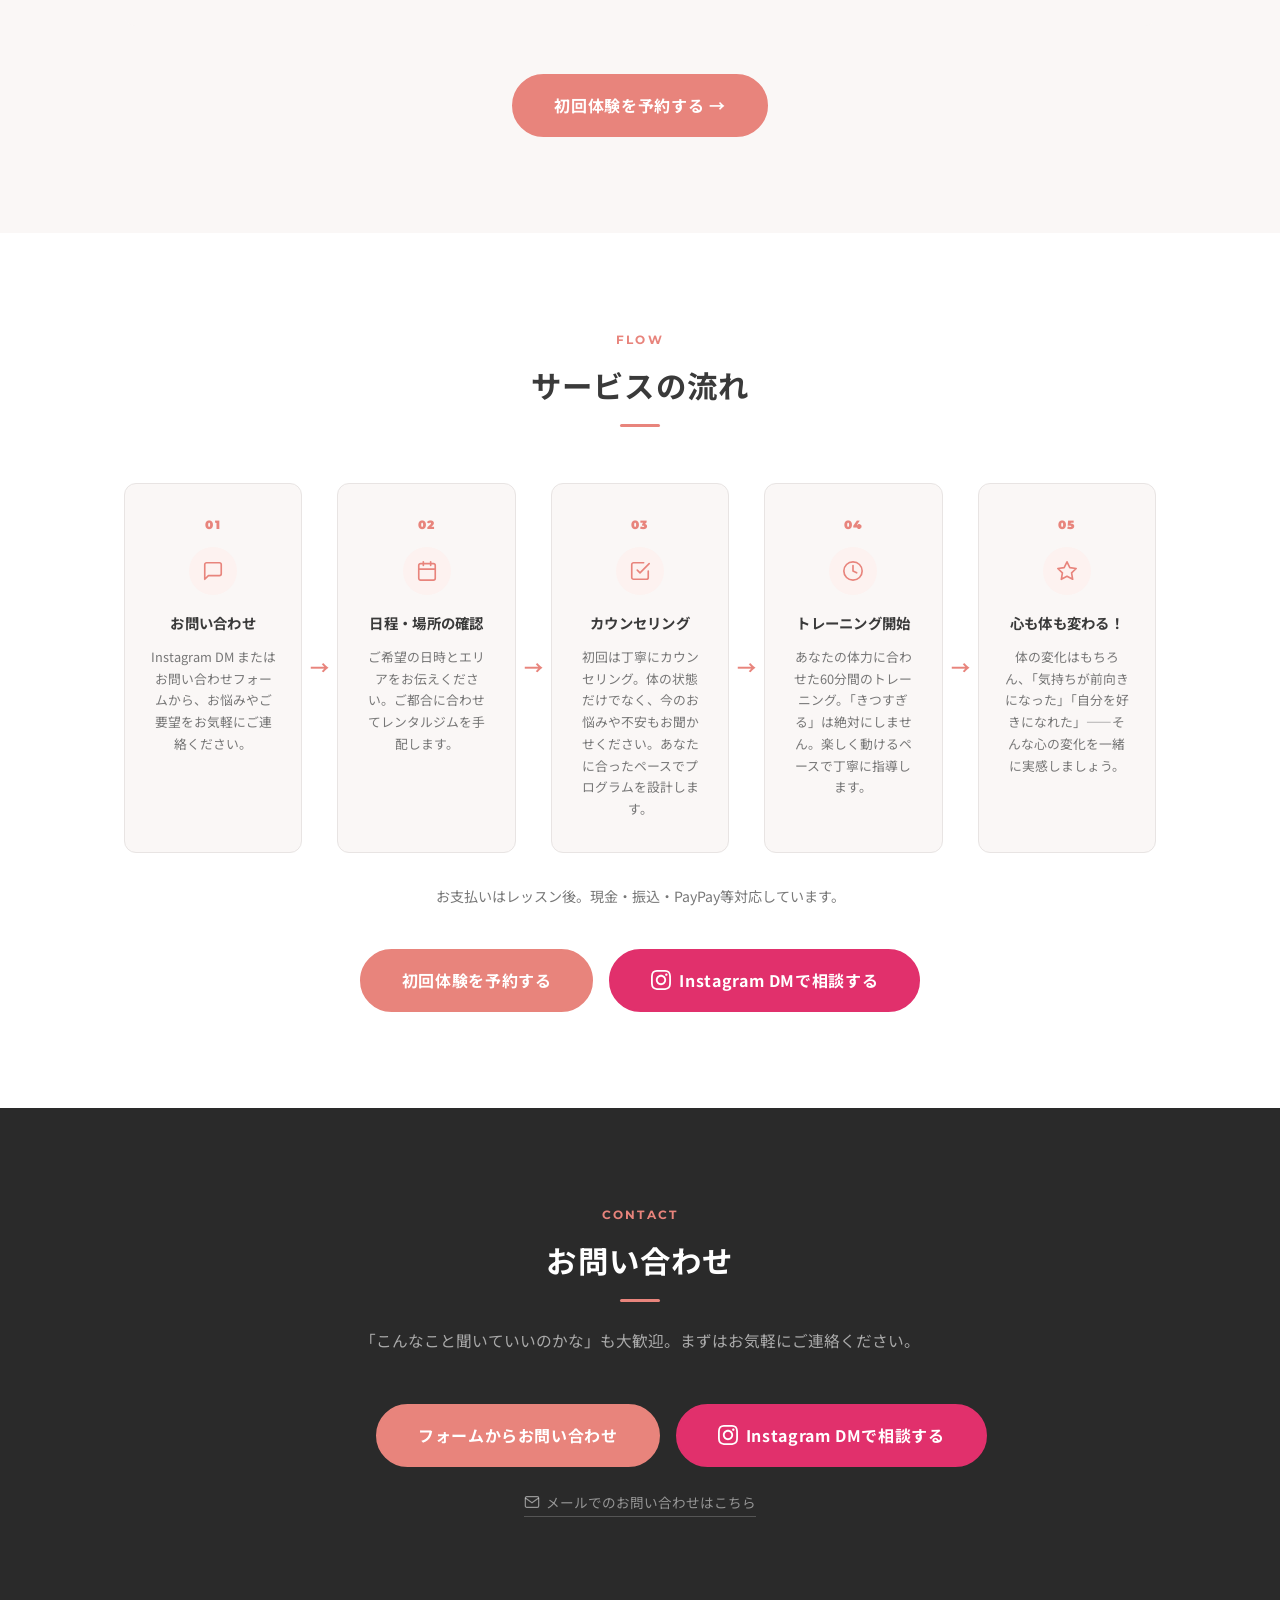
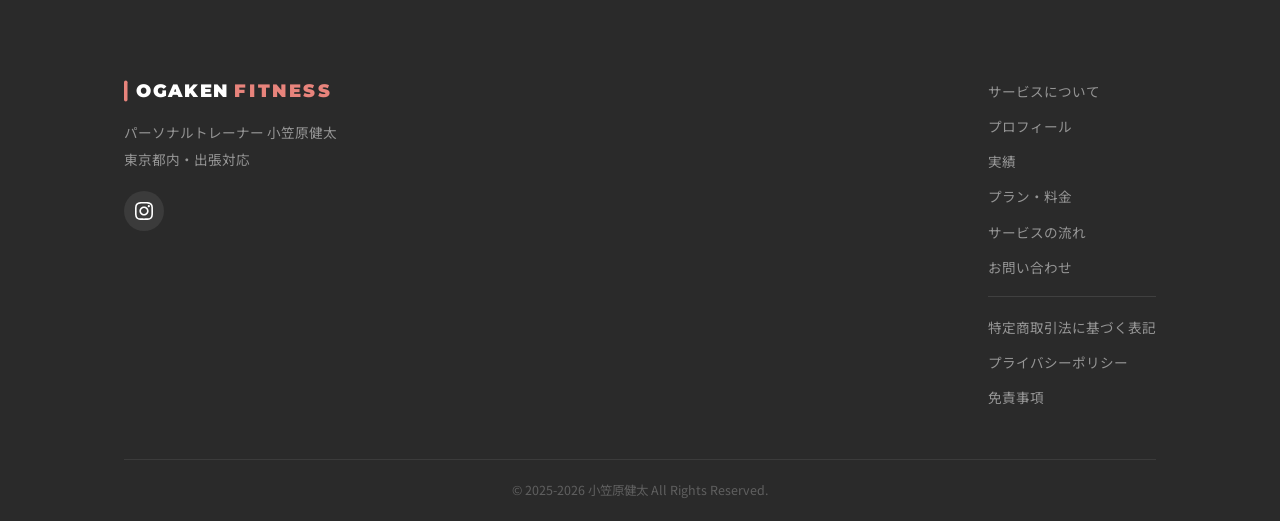
==== commit f86f227b: "UI/UX改善：コンタクトセクション刷新、モバイルヒーロー改善、セクション統合 - お問い合わせセクションをダーク背景に変更（白文字ボタンの視認性バグ修正） - ボタン優先度を整理（フォーム＆Inst" ====
--- a/index.html
+++ b/index.html
@@ -422,51 +422,6 @@
     </div>
   </section>
 
-  <!-- ========== HOW TO BUY ========== -->
-  <section class="section howtobuy" id="howtobuy">
-    <div class="container">
-      <div class="section-head">
-        <span class="section-head__en">HOW TO BUY</span>
-        <h2 class="section-head__ja">購入方法</h2>
-      </div>
-      <div class="howtobuy__steps fade-up">
-        <div class="howtobuy__step">
-          <div class="howtobuy__step-num">01</div>
-          <div class="howtobuy__step-body">
-            <h3>Instagram DMまたはフォームからご連絡</h3>
-            <p>ご希望の日時・エリア・お悩みをお送りください。</p>
-          </div>
-        </div>
-        <div class="howtobuy__arrow">
-          <svg viewBox="0 0 24 24" fill="none" stroke="currentColor" stroke-width="2"><polyline points="9 18 15 12 9 6"/></svg>
-        </div>
-        <div class="howtobuy__step">
-          <div class="howtobuy__step-num">02</div>
-          <div class="howtobuy__step-body">
-            <h3>日程・場所の確認</h3>
-            <p>ご都合に合わせてレンタルジムを手配します。</p>
-          </div>
-        </div>
-        <div class="howtobuy__arrow">
-          <svg viewBox="0 0 24 24" fill="none" stroke="currentColor" stroke-width="2"><polyline points="9 18 15 12 9 6"/></svg>
-        </div>
-        <div class="howtobuy__step">
-          <div class="howtobuy__step-num">03</div>
-          <div class="howtobuy__step-body">
-            <h3>当日・お支払い</h3>
-            <p>レッスン後にお支払い。現金・振込・PayPay等対応。回数券ご希望の方はご案内します。</p>
-          </div>
-        </div>
-      </div>
-      <div class="howtobuy__cta fade-up delay-1">
-        <a href="https://www.instagram.com/ogaken_fitness" target="_blank" rel="noopener noreferrer" class="btn btn--instagram btn--lg">
-          <svg viewBox="0 0 24 24" fill="currentColor" aria-hidden="true"><path d="M12 2.163c3.204 0 3.584.012 4.85.07 3.252.148 4.771 1.691 4.919 4.919.058 1.265.069 1.645.069 4.849 0 3.205-.012 3.584-.069 4.849-.149 3.225-1.664 4.771-4.919 4.919-1.266.058-1.644.07-4.85.07-3.204 0-3.584-.012-4.849-.07-3.26-.149-4.771-1.699-4.919-4.92-.058-1.265-.07-1.644-.07-4.849 0-3.204.013-3.583.07-4.849.149-3.227 1.664-4.771 4.919-4.919 1.266-.057 1.645-.069 4.849-.069zm0-2.163c-3.259 0-3.667.014-4.947.072-4.358.2-6.78 2.618-6.98 6.98-.059 1.281-.073 1.689-.073 4.948 0 3.259.014 3.668.072 4.948.2 4.358 2.618 6.78 6.98 6.98 1.281.058 1.689.072 4.948.072 3.259 0 3.668-.014 4.948-.072 4.354-.2 6.782-2.618 6.979-6.98.059-1.28.073-1.689.073-4.948 0-3.259-.014-3.667-.072-4.947-.196-4.354-2.617-6.78-6.979-6.98-1.281-.059-1.69-.073-4.949-.073zm0 5.838c-3.403 0-6.162 2.759-6.162 6.162s2.759 6.163 6.162 6.163 6.162-2.759 6.162-6.163c0-3.403-2.759-6.162-6.162-6.162zm0 10.162c-2.209 0-4-1.79-4-4 0-2.209 1.791-4 4-4s4 1.791 4 4c0 2.21-1.791 4-4 4zm6.406-11.845c-.796 0-1.441.645-1.441 1.44s.645 1.44 1.441 1.44c.795 0 1.439-.645 1.439-1.44s-.644-1.44-1.439-1.44z"/></svg>
-          Instagram DMはこちら
-        </a>
-      </div>
-    </div>
-  </section>
-
   <!-- ========== FLOW ========== -->
   <section class="section flow" id="flow">
     <div class="container">
@@ -530,27 +485,38 @@
           </div>
         </div>
       </div>
-    </div>
-  </section>
-
-  <!-- ========== CONTACT ========== -->
-  <section class="section contact" id="contact">
-    <div class="container">
-      <div class="section-head">
-        <span class="section-head__en">CONTACT</span>
-        <h2 class="section-head__ja">お問い合わせ</h2>
-      </div>
-      <p class="section-lead">「こんなこと聞いていいのかな」も大歓迎。まずはお気軽にご連絡ください。</p>
-      <div class="contact__buttons fade-up">
+      <p class="flow__payment fade-up">お支払いはレッスン後。現金・振込・PayPay等対応しています。</p>
+      <div class="flow__cta fade-up">
+        <a href="contact.html" class="btn btn--primary btn--lg">初回体験を予約する</a>
         <a href="https://www.instagram.com/ogaken_fitness" target="_blank" rel="noopener noreferrer" class="btn btn--instagram btn--lg">
           <svg viewBox="0 0 24 24" fill="currentColor" aria-hidden="true" width="20" height="20"><path d="M12 2.163c3.204 0 3.584.012 4.85.07 3.252.148 4.771 1.691 4.919 4.919.058 1.265.069 1.645.069 4.849 0 3.205-.012 3.584-.069 4.849-.149 3.225-1.664 4.771-4.919 4.919-1.266.058-1.644.07-4.85.07-3.204 0-3.584-.012-4.849-.07-3.26-.149-4.771-1.699-4.919-4.92-.058-1.265-.07-1.644-.07-4.849 0-3.204.013-3.583.07-4.849.149-3.227 1.664-4.771 4.919-4.919 1.266-.057 1.645-.069 4.849-.069zm0-2.163c-3.259 0-3.667.014-4.947.072-4.358.2-6.78 2.618-6.98 6.98-.059 1.281-.073 1.689-.073 4.948 0 3.259.014 3.668.072 4.948.2 4.358 2.618 6.78 6.98 6.98 1.281.058 1.689.072 4.948.072 3.259 0 3.668-.014 4.948-.072 4.354-.2 6.782-2.618 6.979-6.98.059-1.28.073-1.689.073-4.948 0-3.259-.014-3.667-.072-4.947-.196-4.354-2.617-6.78-6.979-6.98-1.281-.059-1.69-.073-4.949-.073zm0 5.838c-3.403 0-6.162 2.759-6.162 6.162s2.759 6.163 6.162 6.163 6.162-2.759 6.162-6.163c0-3.403-2.759-6.162-6.162-6.162zm0 10.162c-2.209 0-4-1.79-4-4 0-2.209 1.791-4 4-4s4 1.791 4 4c0 2.21-1.791 4-4 4zm6.406-11.845c-.796 0-1.441.645-1.441 1.44s.645 1.44 1.441 1.44c.795 0 1.439-.645 1.439-1.44s-.644-1.44-1.439-1.44z"/></svg>
           Instagram DMで相談する
         </a>
-        <a href="contact.html" class="btn btn--primary btn--lg">
-          フォームからお問い合わせ
-        </a>
-        <a href="mailto:o.mnktr0211+biz@gmail.com" class="btn btn--outline btn--lg">
-          メールで問い合わせる
+      </div>
+    </div>
+  </section>
+
+  <!-- ========== CONTACT ========== -->
+  <section class="section contact" id="contact">
+    <div class="container">
+      <div class="section-head">
+        <span class="section-head__en">CONTACT</span>
+        <h2 class="section-head__ja">お問い合わせ</h2>
+      </div>
+      <p class="section-lead">「こんなこと聞いていいのかな」も大歓迎。まずはお気軽にご連絡ください。</p>
+      <div class="contact__buttons fade-up">
+        <div class="contact__buttons-main">
+          <a href="contact.html" class="btn btn--primary btn--lg">
+            フォームからお問い合わせ
+          </a>
+          <a href="https://www.instagram.com/ogaken_fitness" target="_blank" rel="noopener noreferrer" class="btn btn--instagram btn--lg">
+            <svg viewBox="0 0 24 24" fill="currentColor" aria-hidden="true" width="20" height="20"><path d="M12 2.163c3.204 0 3.584.012 4.85.07 3.252.148 4.771 1.691 4.919 4.919.058 1.265.069 1.645.069 4.849 0 3.205-.012 3.584-.069 4.849-.149 3.225-1.664 4.771-4.919 4.919-1.266.058-1.644.07-4.85.07-3.204 0-3.584-.012-4.849-.07-3.26-.149-4.771-1.699-4.919-4.92-.058-1.265-.07-1.644-.07-4.849 0-3.204.013-3.583.07-4.849.149-3.227 1.664-4.771 4.919-4.919 1.266-.057 1.645-.069 4.849-.069zm0-2.163c-3.259 0-3.667.014-4.947.072-4.358.2-6.78 2.618-6.98 6.98-.059 1.281-.073 1.689-.073 4.948 0 3.259.014 3.668.072 4.948.2 4.358 2.618 6.78 6.98 6.98 1.281.058 1.689.072 4.948.072 3.259 0 3.668-.014 4.948-.072 4.354-.2 6.782-2.618 6.979-6.98.059-1.28.073-1.689.073-4.948 0-3.259-.014-3.667-.072-4.947-.196-4.354-2.617-6.78-6.979-6.98-1.281-.059-1.69-.073-4.949-.073zm0 5.838c-3.403 0-6.162 2.759-6.162 6.162s2.759 6.163 6.162 6.163 6.162-2.759 6.162-6.163c0-3.403-2.759-6.162-6.162-6.162zm0 10.162c-2.209 0-4-1.79-4-4 0-2.209 1.791-4 4-4s4 1.791 4 4c0 2.21-1.791 4-4 4zm6.406-11.845c-.796 0-1.441.645-1.441 1.44s.645 1.44 1.441 1.44c.795 0 1.439-.645 1.439-1.44s-.644-1.44-1.439-1.44z"/></svg>
+            Instagram DMで相談する
+          </a>
+        </div>
+        <a href="mailto:o.mnktr0211+biz@gmail.com" class="contact__mail-link">
+          <svg viewBox="0 0 24 24" fill="none" stroke="currentColor" stroke-width="1.8" width="16" height="16"><path d="M4 4h16c1.1 0 2 .9 2 2v12c0 1.1-.9 2-2 2H4c-1.1 0-2-.9-2-2V6c0-1.1.9-2 2-2z"/><polyline points="22,6 12,13 2,6"/></svg>
+          メールでのお問い合わせはこちら
         </a>
       </div>
     </div>
--- a/style.css
+++ b/style.css
@@ -1120,22 +1120,59 @@
   content: '→';
   font-weight: 700;
 }
+.flow__payment {
+  text-align: center;
+  color: var(--clr-sub);
+  font-size: .88rem;
+  margin-top: 32px;
+}
+.flow__cta {
+  display: flex;
+  justify-content: center;
+  gap: 16px;
+  margin-top: 40px;
+  flex-wrap: wrap;
+}
 
 /* =============================================
    CONTACT
    ============================================= */
-.contact { background: var(--clr-bg); }
+.section.contact { background: var(--clr-dark); }
+.contact .section-head__en { color: var(--clr-main); }
+.contact .section-head__ja { color: var(--clr-white); }
+.contact .section-head__ja::after { background: var(--clr-main); }
+.contact .section-lead { color: rgba(255,255,255,.6); }
 .contact__buttons {
   display: flex;
   flex-direction: column;
   align-items: center;
+  gap: 24px;
+  max-width: 560px;
+  margin: 0 auto;
+  padding: 0 16px;
+}
+.contact__buttons-main {
+  display: flex;
   gap: 16px;
-  max-width: 420px;
-  margin: 0 auto;
-}
-.contact__buttons .btn {
   width: 100%;
+}
+.contact__buttons-main .btn {
+  flex: 1;
   justify-content: center;
+}
+.contact__mail-link {
+  display: inline-flex;
+  align-items: center;
+  gap: 6px;
+  color: rgba(255,255,255,.5);
+  font-size: .85rem;
+  transition: color var(--transition);
+  border-bottom: 1px solid rgba(255,255,255,.2);
+  padding-bottom: 2px;
+}
+.contact__mail-link:hover {
+  color: var(--clr-white);
+  border-color: rgba(255,255,255,.5);
 }
 .contact__inner {
   display: grid;
@@ -1313,6 +1350,8 @@
 }
 .float-cta .btn {
   box-shadow: 0 4px 20px rgba(232,132,124,.5);
+  font-size: .85rem;
+  padding: 12px 24px;
 }
 
 /* =============================================
@@ -1337,6 +1376,7 @@
   .contact__divider span { writing-mode: horizontal-tb; padding: 0 16px; }
   .contact__divider span::before,
   .contact__divider span::after { display: none; }
+  .contact__buttons-main { flex-direction: column; }
   .footer__inner { grid-template-columns: 1fr; }
   .numbers__grid { grid-template-columns: repeat(2, 1fr); }
   .howtobuy__steps { flex-direction: column; }
@@ -1353,7 +1393,14 @@
   .section { padding: 64px 0; }
   .section-head__ja { font-size: 1.5rem; }
 
-  .hero__panel { display: none; }
+  .hero__panel {
+    width: 100%;
+    clip-path: none;
+    opacity: .18;
+  }
+  .hero__panel::before {
+    background: linear-gradient(to right, rgba(30,26,25,.7) 0%, rgba(30,26,25,.4) 100%);
+  }
   .hero__content { max-width: 100%; padding: 108px 0 64px; }
   .hero__title { font-size: 2.2rem; }
   .hero__actions { flex-direction: column; }
@@ -1373,6 +1420,9 @@
   .contact__inner { gap: 24px; }
   .contact__sns .btn,
   .contact__form-wrap .btn { white-space: normal; padding: 14px 20px; font-size: .9rem; max-width: 100%; }
+  .contact__buttons-main { flex-direction: column; }
+  .flow__cta { flex-direction: column; align-items: center; }
+  .flow__cta .btn { width: 100%; max-width: 340px; justify-content: center; }
 }
 
 /* =============================================
@@ -1523,7 +1573,7 @@
 .contact-page__tabs {
   display: flex;
   gap: 12px;
-  max-width: 600px;
+  max-width: 720px;
   margin: 0 auto;
 }
 .contact-tab {
@@ -1584,6 +1634,22 @@
   height: 18px;
   accent-color: var(--clr-main);
   cursor: pointer;
+}
+.area-other-input {
+  margin-top: 4px;
+  margin-left: 26px;
+  padding: 10px 14px;
+  font-size: .95rem;
+  font-family: var(--ff-ja);
+  border: 1px solid var(--clr-border);
+  border-radius: 8px;
+  width: calc(100% - 26px);
+  transition: var(--transition);
+}
+.area-other-input:focus {
+  outline: none;
+  border-color: var(--clr-main);
+  box-shadow: 0 0 0 3px rgba(232,132,124,.15);
 }
 
 /* Date group */
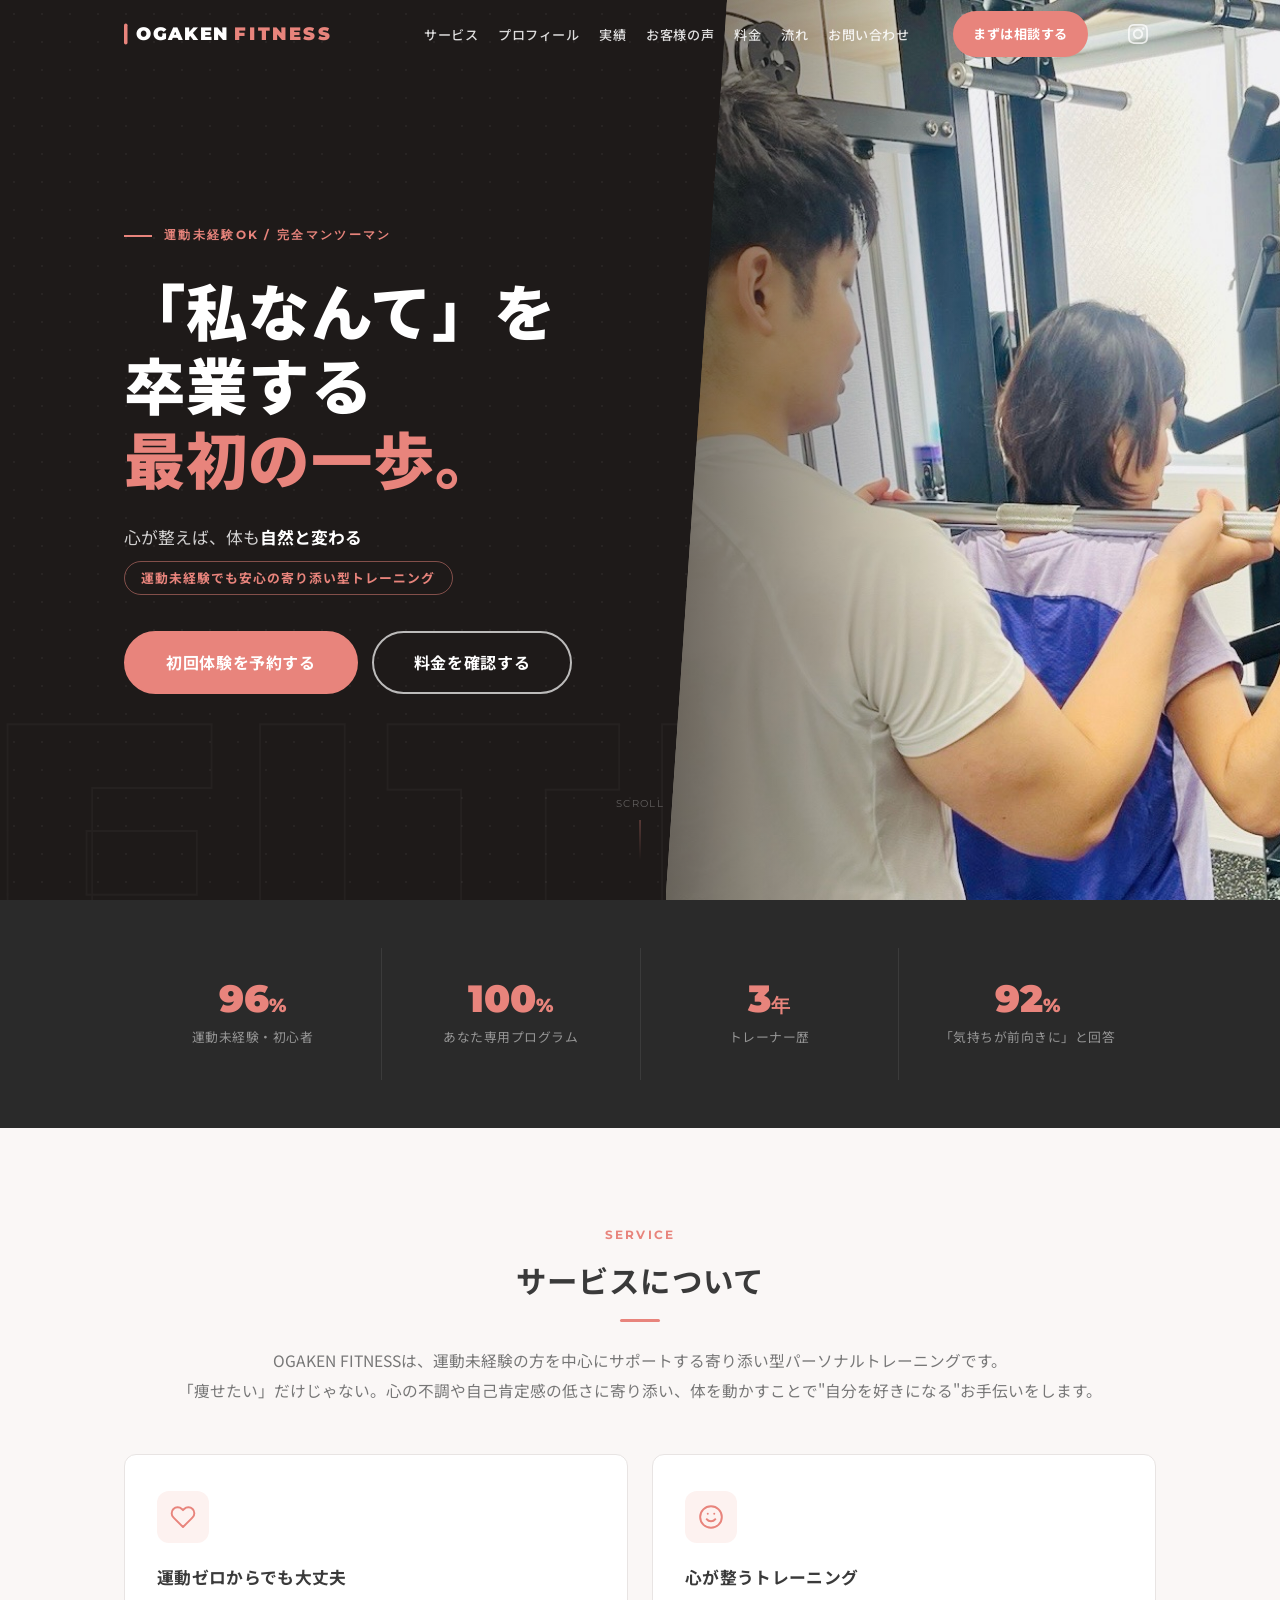
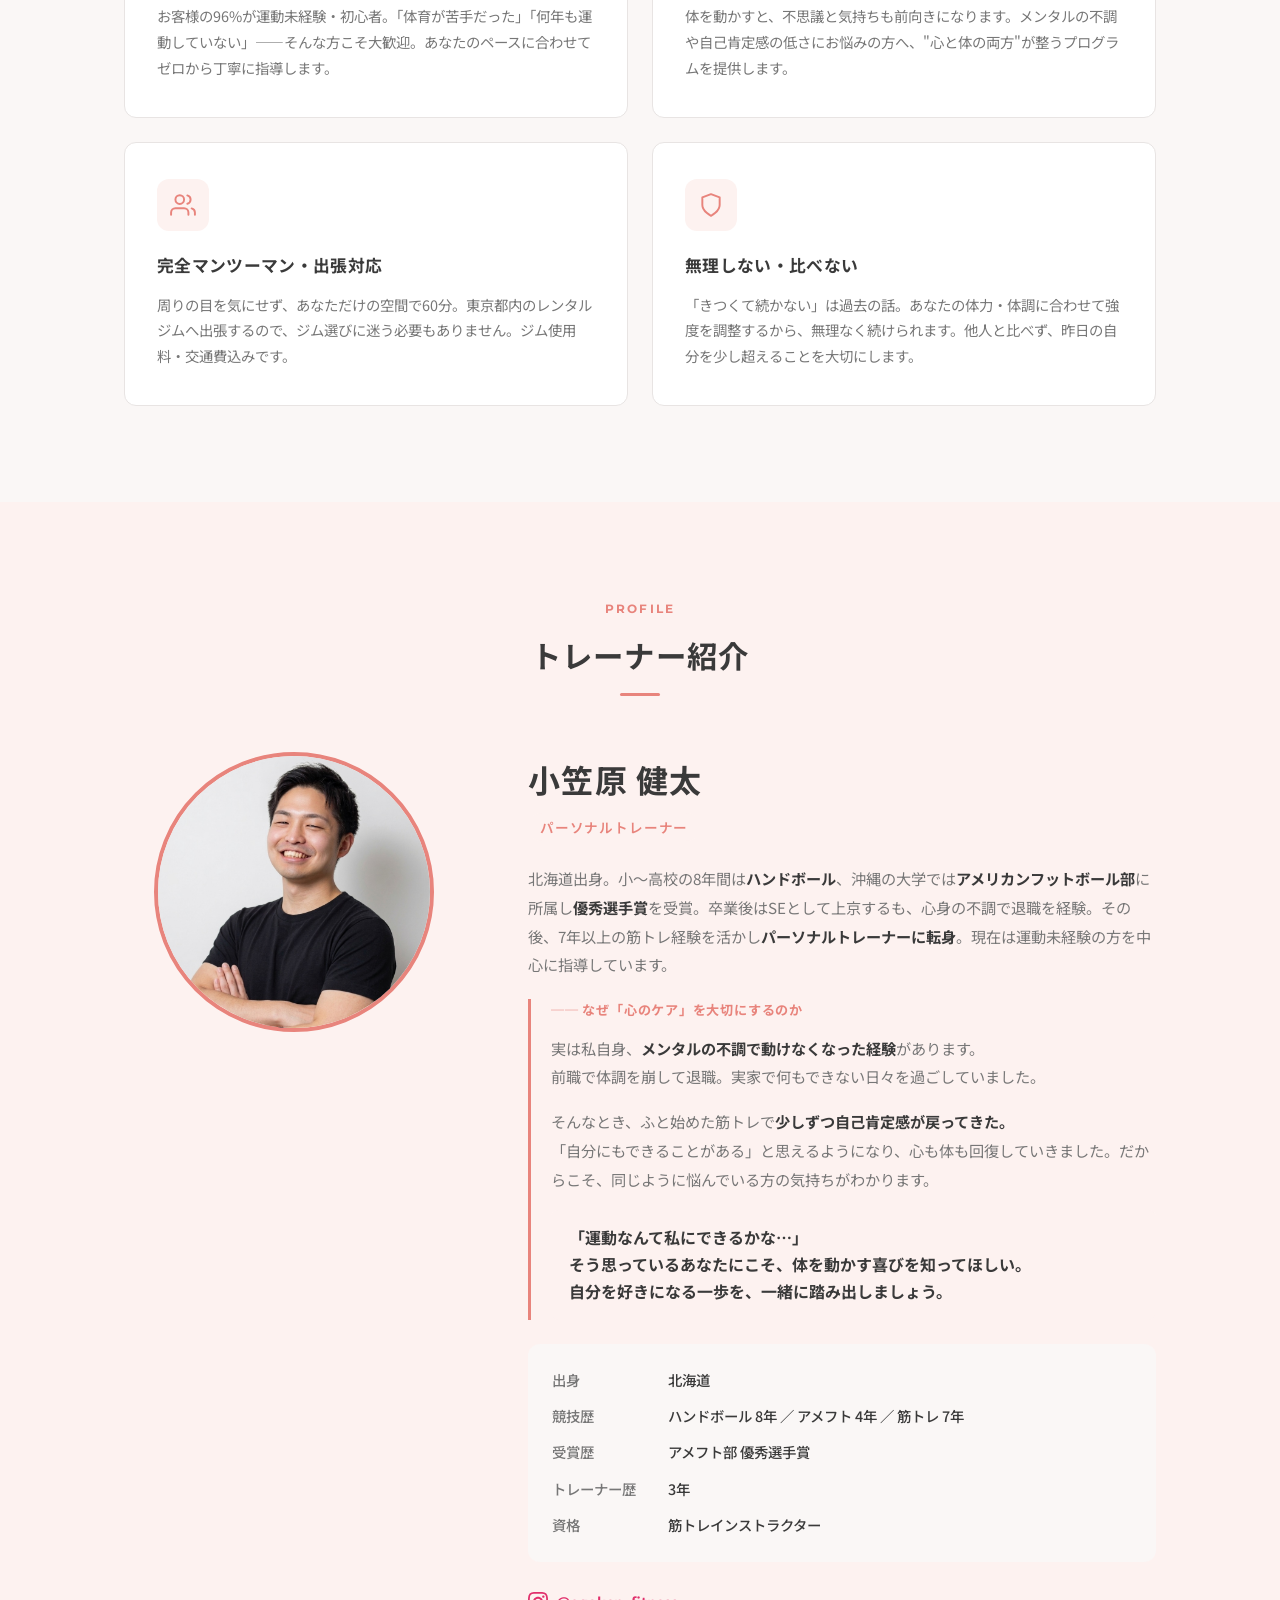
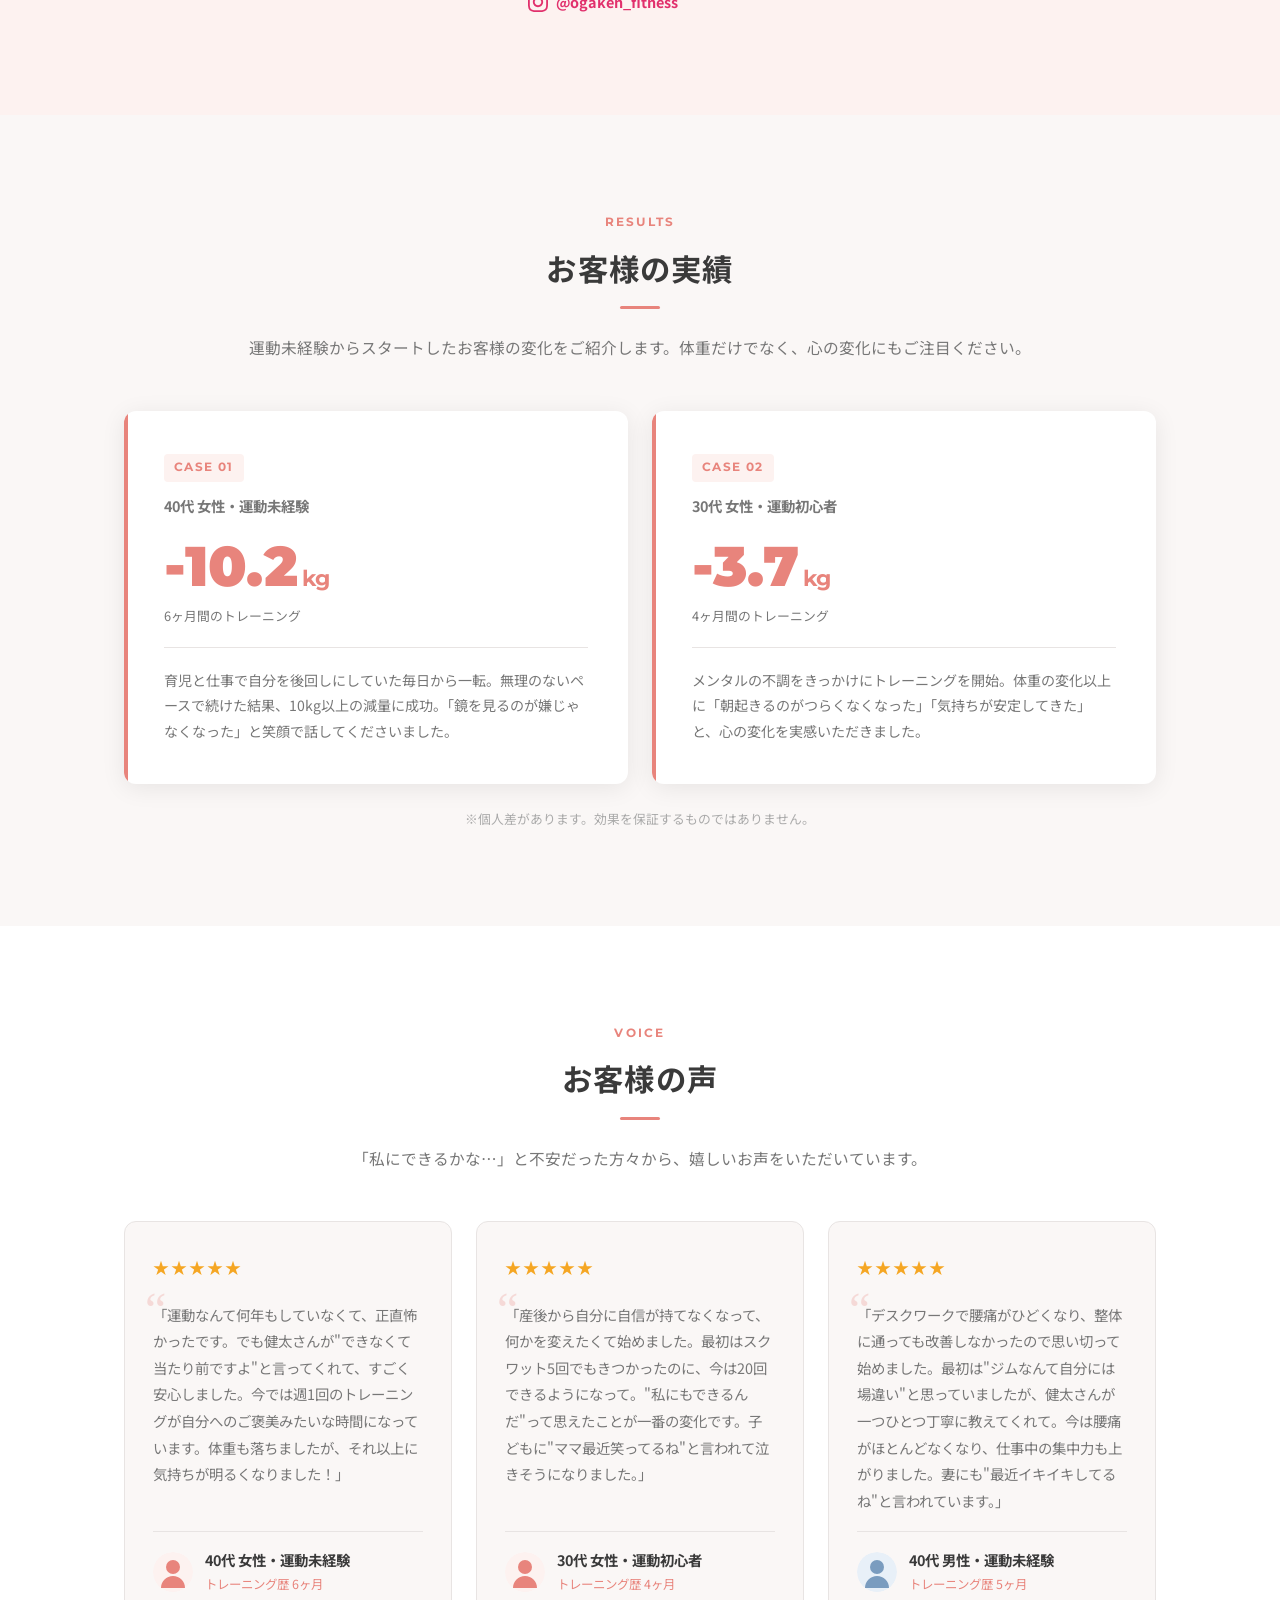
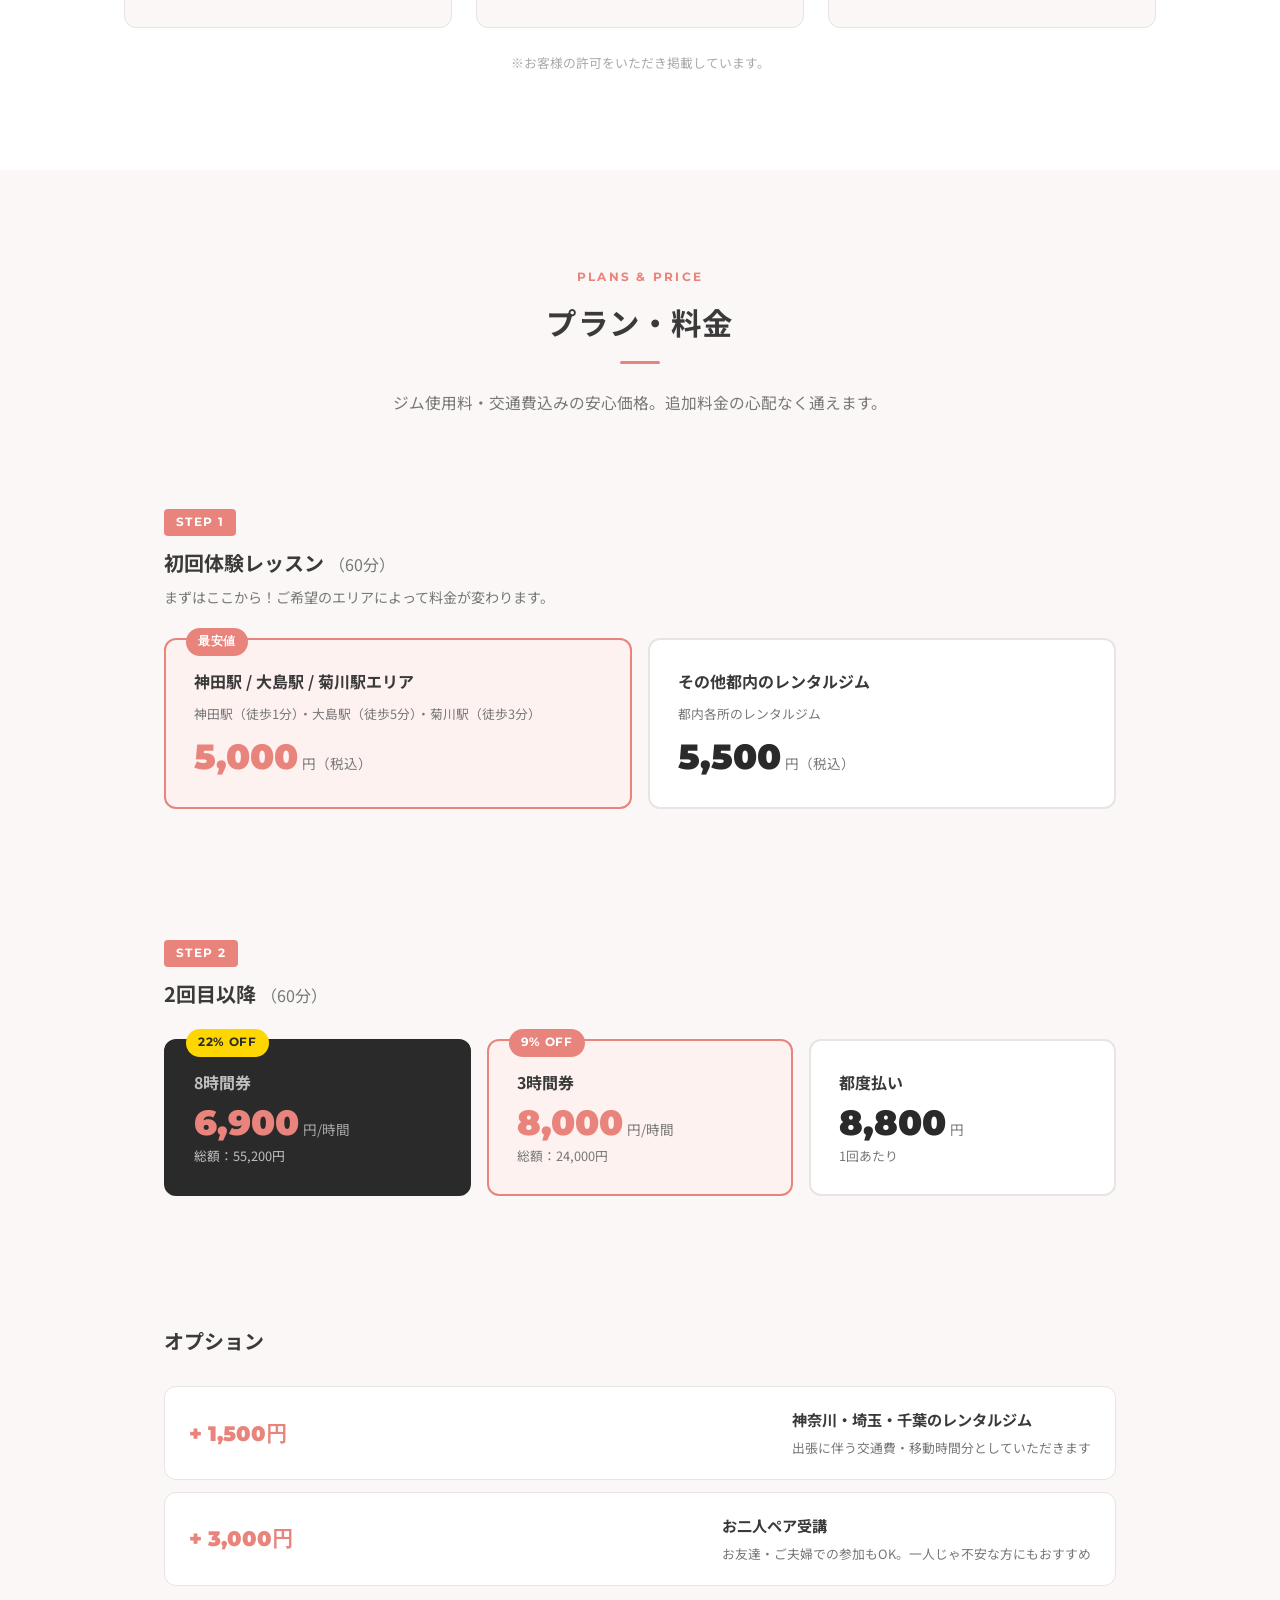
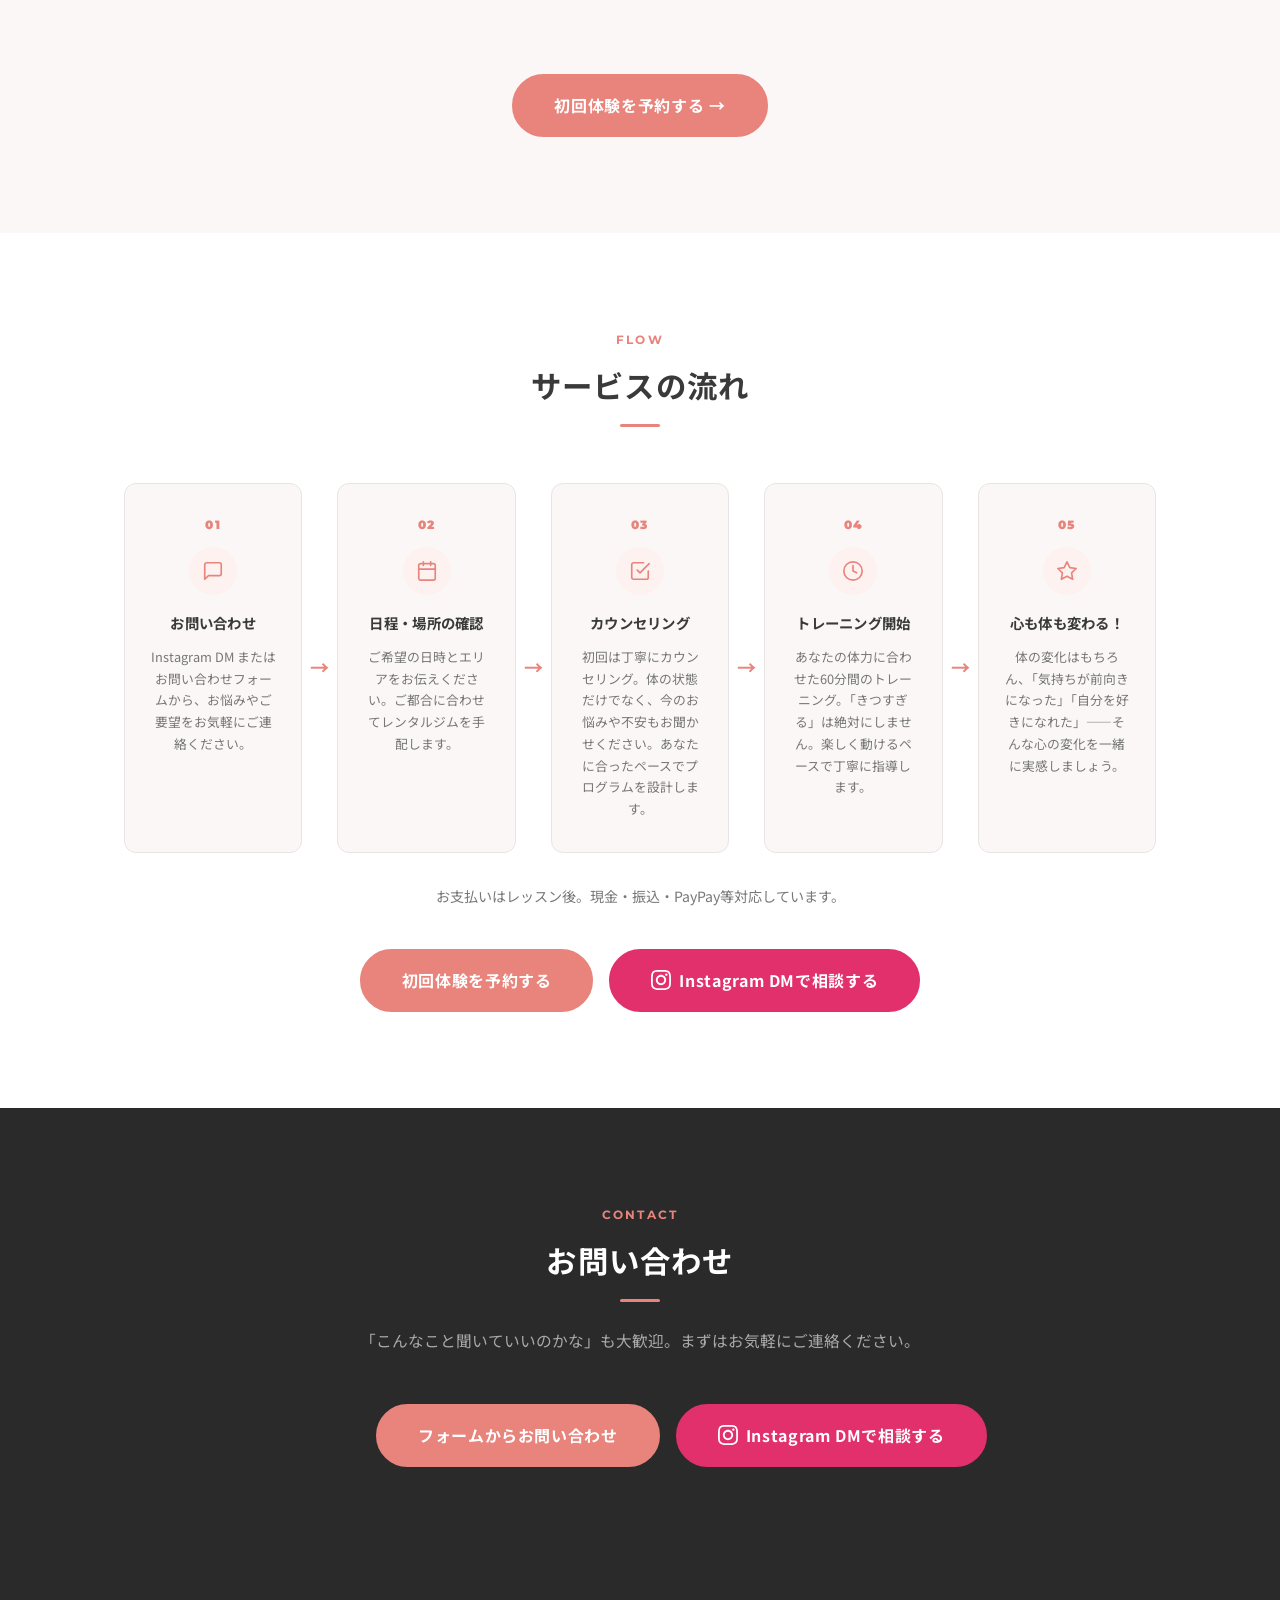
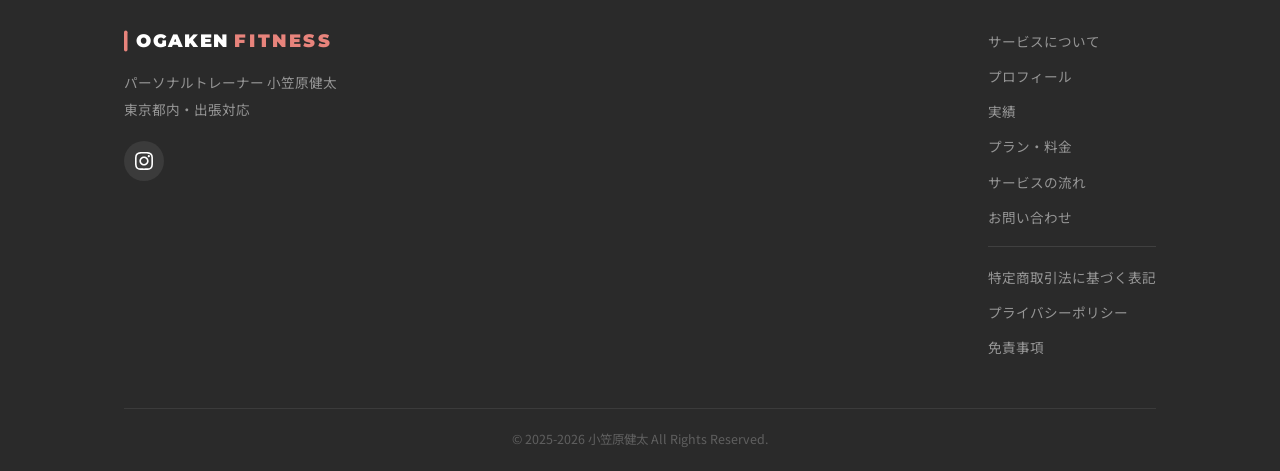
==== commit 8df925b8: "お問い合わせセクションからメールリンクを削除（フォームと重複のため） Co-Authored-By: Claude Opus 4.6 <noreply@anthropic.com>" ====
--- a/index.html
+++ b/index.html
@@ -514,10 +514,6 @@
             Instagram DMで相談する
           </a>
         </div>
-        <a href="mailto:o.mnktr0211+biz@gmail.com" class="contact__mail-link">
-          <svg viewBox="0 0 24 24" fill="none" stroke="currentColor" stroke-width="1.8" width="16" height="16"><path d="M4 4h16c1.1 0 2 .9 2 2v12c0 1.1-.9 2-2 2H4c-1.1 0-2-.9-2-2V6c0-1.1.9-2 2-2z"/><polyline points="22,6 12,13 2,6"/></svg>
-          メールでのお問い合わせはこちら
-        </a>
       </div>
     </div>
   </section>
--- a/style.css
+++ b/style.css
@@ -1159,20 +1159,6 @@
 .contact__buttons-main .btn {
   flex: 1;
   justify-content: center;
-}
-.contact__mail-link {
-  display: inline-flex;
-  align-items: center;
-  gap: 6px;
-  color: rgba(255,255,255,.5);
-  font-size: .85rem;
-  transition: color var(--transition);
-  border-bottom: 1px solid rgba(255,255,255,.2);
-  padding-bottom: 2px;
-}
-.contact__mail-link:hover {
-  color: var(--clr-white);
-  border-color: rgba(255,255,255,.5);
 }
 .contact__inner {
   display: grid;
